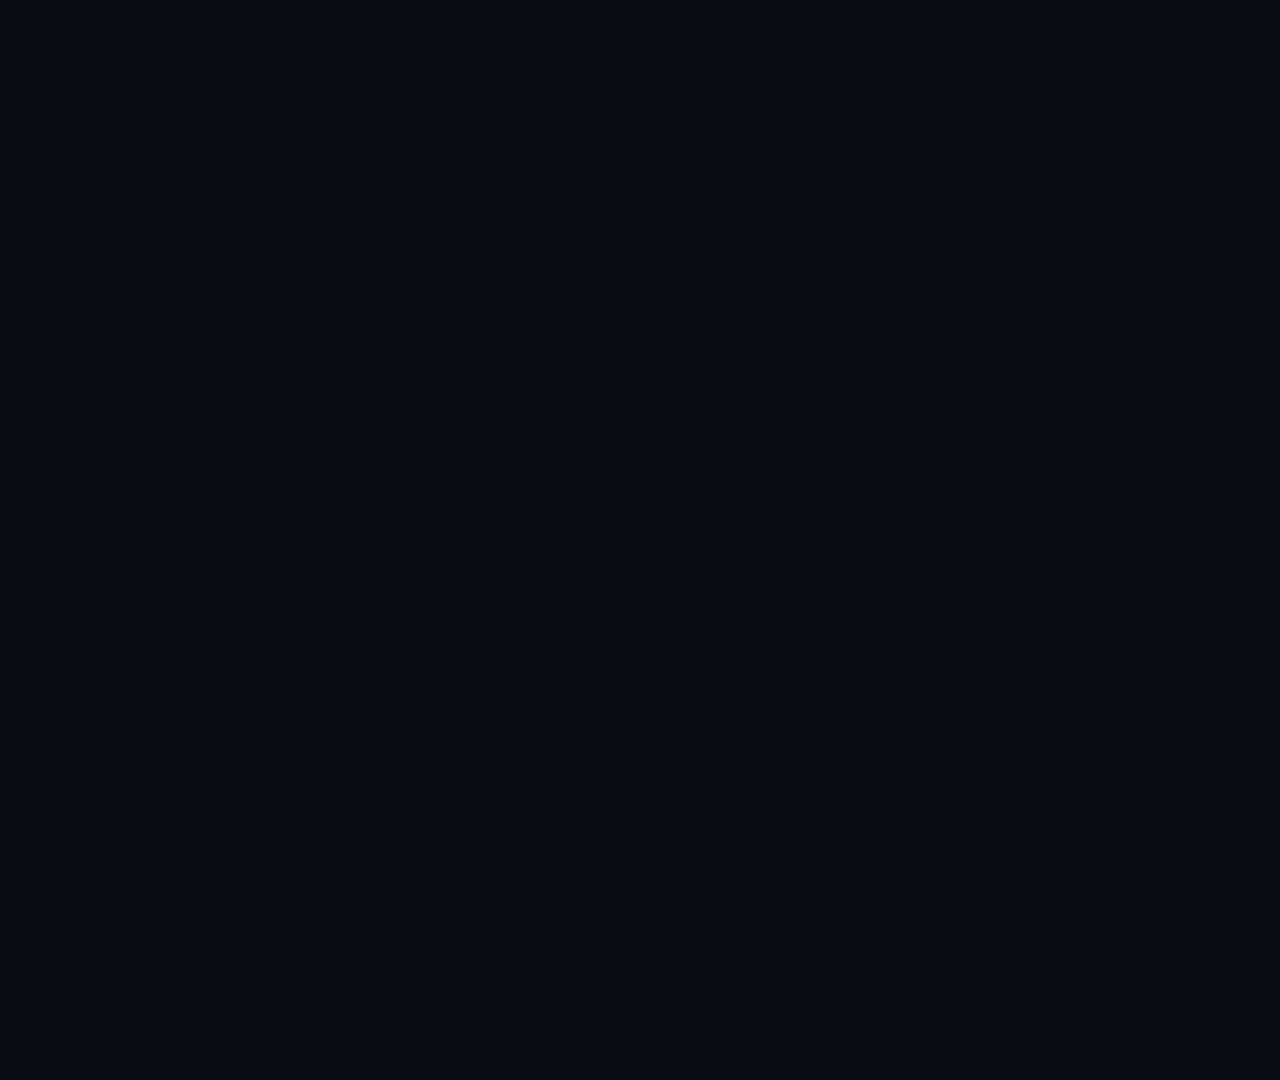
==== segments/s2/index.html @ edab1357 "Fix: drawNodeSilhouette missing from helpers extraction (runtime ReferenceError killed capture)" ====
<!DOCTYPE html>
<html lang="en"><head><meta charset="UTF-8"/>
<link rel="stylesheet" href="assets/fonts/fonts.css"/>
<style>
*{margin:0;padding:0;box-sizing:border-box}
html,body{width:1920px;height:1080px;overflow:hidden;background:#0B0D14}
#root{position:relative;width:1920px;height:1080px;overflow:hidden;background:#0B0D14}
canvas{display:block}
.preload{position:absolute;left:-9999px;top:0;width:10px;height:10px;visibility:hidden}
</style></head>
<body>
<div id="root" data-composition-id="main" data-start="0" data-duration="160.92" data-width="1920" data-height="1080">
<canvas id="cv" width="1920" height="1080"></canvas>
<img class="preload" id="art1001" src="assets/art/art_1001_hero.png"/>
<img class="preload" id="art1002" src="assets/art/art_1002_hero.png"/>
<img class="preload" id="art1003" src="assets/art/art_1003_hero.png"/>
<img class="preload" id="art1004" src="assets/art/art_1004_hero.png"/>
<img class="preload" id="art1005" src="assets/art/art_1005_hero.png"/>
<img class="preload" id="art1006" src="assets/art/art_1006_hero.png"/>
<img class="preload" id="art1007" src="assets/art/art_1007_hero.png"/>
<img class="preload" id="art1008" src="assets/art/art_1008_hero.png"/>
<img class="preload" id="art1009" src="assets/art/art_1009_hero.png"/>
<img class="preload" id="art1010" src="assets/art/art_1010_hero.png"/>
<img class="preload" id="art1014" src="assets/art/art_1014_hero.png"/>
<img class="preload" id="art1015" src="assets/art/art_1015_hero.png"/>
<img class="preload" id="art1016" src="assets/art/art_1016_hero.png"/>
<img class="preload" id="art1017" src="assets/art/art_1017_hero.png"/>
<img class="preload" id="art1020" src="assets/art/art_1020_hero.png"/>
<img class="preload" id="art1021" src="assets/art/art_1021_hero.png"/>
<img class="preload" id="art1022" src="assets/art/art_1022_hero.png"/>
<img class="preload" id="art1023" src="assets/art/art_1023_hero.png"/>
<img class="preload" id="art1024" src="assets/art/art_1024_hero.png"/>
<img class="preload" id="art1025" src="assets/art/art_1025_hero.png"/>
<img class="preload" id="art144" src="assets/art/art_144_hero.png"/>
<img class="preload" id="art145" src="assets/art/art_145_hero.png"/>
<img class="preload" id="art146" src="assets/art/art_146_hero.png"/>
<img class="preload" id="art150" src="assets/art/art_150_hero.png"/>
<img class="preload" id="art151" src="assets/art/art_151_hero.png"/>
<img class="preload" id="art201" src="assets/art/art_201_hero.png"/>
<img class="preload" id="art243" src="assets/art/art_243_hero.png"/>
<img class="preload" id="art244" src="assets/art/art_244_hero.png"/>
<img class="preload" id="art245" src="assets/art/art_245_hero.png"/>
<img class="preload" id="art249" src="assets/art/art_249_hero.png"/>
<img class="preload" id="art250" src="assets/art/art_250_hero.png"/>
<img class="preload" id="art251" src="assets/art/art_251_hero.png"/>
<img class="preload" id="art377" src="assets/art/art_377_hero.png"/>
<img class="preload" id="art378" src="assets/art/art_378_hero.png"/>
<img class="preload" id="art379" src="assets/art/art_379_hero.png"/>
<img class="preload" id="art380" src="assets/art/art_380_hero.png"/>
<img class="preload" id="art381" src="assets/art/art_381_hero.png"/>
<img class="preload" id="art382" src="assets/art/art_382_hero.png"/>
<img class="preload" id="art383" src="assets/art/art_383_hero.png"/>
<img class="preload" id="art384" src="assets/art/art_384_hero.png"/>
<img class="preload" id="art385" src="assets/art/art_385_hero.png"/>
<img class="preload" id="art386" src="assets/art/art_386_hero.png"/>
<img class="preload" id="art480" src="assets/art/art_480_hero.png"/>
<img class="preload" id="art481" src="assets/art/art_481_hero.png"/>
<img class="preload" id="art482" src="assets/art/art_482_hero.png"/>
<img class="preload" id="art483" src="assets/art/art_483_hero.png"/>
<img class="preload" id="art484" src="assets/art/art_484_hero.png"/>
<img class="preload" id="art485" src="assets/art/art_485_hero.png"/>
<img class="preload" id="art486" src="assets/art/art_486_hero.png"/>
<img class="preload" id="art487" src="assets/art/art_487_hero.png"/>
<img class="preload" id="art488" src="assets/art/art_488_hero.png"/>
<img class="preload" id="art489" src="assets/art/art_489_hero.png"/>
<img class="preload" id="art490" src="assets/art/art_490_hero.png"/>
<img class="preload" id="art491" src="assets/art/art_491_hero.png"/>
<img class="preload" id="art492" src="assets/art/art_492_hero.png"/>
<img class="preload" id="art493" src="assets/art/art_493_hero.png"/>
<img class="preload" id="art494" src="assets/art/art_494_hero.png"/>
<img class="preload" id="art638" src="assets/art/art_638_hero.png"/>
<img class="preload" id="art639" src="assets/art/art_639_hero.png"/>
<img class="preload" id="art640" src="assets/art/art_640_hero.png"/>
<img class="preload" id="art641" src="assets/art/art_641_hero.png"/>
<img class="preload" id="art642" src="assets/art/art_642_hero.png"/>
<img class="preload" id="art643" src="assets/art/art_643_hero.png"/>
<img class="preload" id="art644" src="assets/art/art_644_hero.png"/>
<img class="preload" id="art645" src="assets/art/art_645_hero.png"/>
<img class="preload" id="art646" src="assets/art/art_646_hero.png"/>
<img class="preload" id="art647" src="assets/art/art_647_hero.png"/>
<img class="preload" id="art648" src="assets/art/art_648_hero.png"/>
<img class="preload" id="art649" src="assets/art/art_649_hero.png"/>
<img class="preload" id="art716" src="assets/art/art_716_hero.png"/>
<img class="preload" id="art717" src="assets/art/art_717_hero.png"/>
<img class="preload" id="art718" src="assets/art/art_718_hero.png"/>
<img class="preload" id="art719" src="assets/art/art_719_hero.png"/>
<img class="preload" id="art720" src="assets/art/art_720_hero.png"/>
<img class="preload" id="art721" src="assets/art/art_721_hero.png"/>
<img class="preload" id="art772" src="assets/art/art_772_hero.png"/>
<img class="preload" id="art773" src="assets/art/art_773_hero.png"/>
<img class="preload" id="art785" src="assets/art/art_785_hero.png"/>
<img class="preload" id="art786" src="assets/art/art_786_hero.png"/>
<img class="preload" id="art787" src="assets/art/art_787_hero.png"/>
<img class="preload" id="art788" src="assets/art/art_788_hero.png"/>
<img class="preload" id="art789" src="assets/art/art_789_hero.png"/>
<img class="preload" id="art790" src="assets/art/art_790_hero.png"/>
<img class="preload" id="art791" src="assets/art/art_791_hero.png"/>
<img class="preload" id="art792" src="assets/art/art_792_hero.png"/>
<img class="preload" id="art793" src="assets/art/art_793_hero.png"/>
<img class="preload" id="art794" src="assets/art/art_794_hero.png"/>
<img class="preload" id="art795" src="assets/art/art_795_hero.png"/>
<img class="preload" id="art796" src="assets/art/art_796_hero.png"/>
<img class="preload" id="art797" src="assets/art/art_797_hero.png"/>
<img class="preload" id="art798" src="assets/art/art_798_hero.png"/>
<img class="preload" id="art799" src="assets/art/art_799_hero.png"/>
<img class="preload" id="art800" src="assets/art/art_800_hero.png"/>
<img class="preload" id="art801" src="assets/art/art_801_hero.png"/>
<img class="preload" id="art802" src="assets/art/art_802_hero.png"/>
<img class="preload" id="art803" src="assets/art/art_803_hero.png"/>
<img class="preload" id="art804" src="assets/art/art_804_hero.png"/>
<img class="preload" id="art805" src="assets/art/art_805_hero.png"/>
<img class="preload" id="art806" src="assets/art/art_806_hero.png"/>
<img class="preload" id="art807" src="assets/art/art_807_hero.png"/>
<img class="preload" id="art808" src="assets/art/art_808_hero.png"/>
<img class="preload" id="art809" src="assets/art/art_809_hero.png"/>
<img class="preload" id="art888" src="assets/art/art_888_hero.png"/>
<img class="preload" id="art889" src="assets/art/art_889_hero.png"/>
<img class="preload" id="art890" src="assets/art/art_890_hero.png"/>
<img class="preload" id="art891" src="assets/art/art_891_hero.png"/>
<img class="preload" id="art892" src="assets/art/art_892_hero.png"/>
<img class="preload" id="art893" src="assets/art/art_893_hero.png"/>
<img class="preload" id="art894" src="assets/art/art_894_hero.png"/>
<img class="preload" id="art895" src="assets/art/art_895_hero.png"/>
<img class="preload" id="art896" src="assets/art/art_896_hero.png"/>
<img class="preload" id="art897" src="assets/art/art_897_hero.png"/>
<img class="preload" id="art898" src="assets/art/art_898_hero.png"/>
<img class="preload" id="art905" src="assets/art/art_905_hero.png"/>
<img class="preload" id="art984" src="assets/art/art_984_hero.png"/>
<img class="preload" id="art985" src="assets/art/art_985_hero.png"/>
<img class="preload" id="art986" src="assets/art/art_986_hero.png"/>
<img class="preload" id="art987" src="assets/art/art_987_hero.png"/>
<img class="preload" id="art988" src="assets/art/art_988_hero.png"/>
<img class="preload" id="art989" src="assets/art/art_989_hero.png"/>
<img class="preload" id="art990" src="assets/art/art_990_hero.png"/>
<img class="preload" id="art991" src="assets/art/art_991_hero.png"/>
<img class="preload" id="art992" src="assets/art/art_992_hero.png"/>
<img class="preload" id="art993" src="assets/art/art_993_hero.png"/>
<img class="preload" id="art994" src="assets/art/art_994_hero.png"/>
<img class="preload" id="art995" src="assets/art/art_995_hero.png"/>
</div>
<script src="assets/gsap.min.js"></script>
<script>
'use strict';
window.__DATA__ = {"seg": 2, "dur": 160.92, "intro": 3.2, "kick": "CHAPTER 1", "title": "THE ARCHITECTS", "beats": [{"kind": "mapbeat", "start": 3.2, "end": 8.7, "species": [], "variant": 0}, {"kind": "stage", "start": 8.7, "end": 16.7, "species": [{"name": "Arceus", "dex": 493, "t1": "Normal", "t2": null, "accent": "#FFD84D", "fact": "THE ORIGINAL ONE", "grade": null, "hero": true}], "variant": 2, "silhouette": false}, {"kind": "mapbeat", "start": 16.7, "end": 16.99, "species": [], "variant": 0}, {"kind": "stage", "start": 16.99, "end": 27.99, "species": [{"name": "Arceus", "dex": 493, "t1": "Normal", "t2": null, "accent": "#FFD84D", "fact": "THE ORIGINAL ONE", "grade": null, "hero": true}], "variant": 0}, {"kind": "stage", "start": 27.99, "end": 38.99, "species": [{"name": "Arceus", "dex": 493, "t1": "Normal", "t2": null, "accent": "#FFD84D", "fact": "THE ORIGINAL ONE", "grade": null, "hero": true}], "variant": 1}, {"kind": "stage", "start": 38.99, "end": 42.88, "species": [{"name": "Arceus", "dex": 493, "t1": "Normal", "t2": null, "accent": "#FFD84D", "fact": "THE ORIGINAL ONE", "grade": null, "hero": true}], "variant": 2}, {"kind": "stage", "start": 42.88, "end": 46.48, "species": [{"name": "Dialga", "dex": 483, "t1": "Steel", "t2": "Dragon", "accent": "#CBD5E1", "fact": "WHOSE HEARTBEAT IS TIME ITSELF", "grade": "CANON", "hero": false}], "variant": 0}, {"kind": "stage", "start": 46.48, "end": 50.04, "species": [{"name": "Palkia", "dex": 484, "t1": "Water", "t2": "Dragon", "accent": "#38BDF8", "fact": "HOLDS SPACE TOGETHER BY BREATHING", "grade": "CANON", "hero": false}], "variant": 0}, {"kind": "stage", "start": 50.04, "end": 61.04, "species": [{"name": "Giratina", "dex": 487, "t1": "Ghost", "t2": "Dragon", "accent": "#9D00FF", "fact": "MASTER OF ANTIMATTER", "grade": "CANON", "hero": false}], "variant": 0}, {"kind": "stage", "start": 61.04, "end": 67.65, "species": [{"name": "Giratina", "dex": 487, "t1": "Ghost", "t2": "Dragon", "accent": "#9D00FF", "fact": "MASTER OF ANTIMATTER", "grade": "CANON", "hero": false}], "variant": 1}, {"kind": "stage", "start": 67.65, "end": 78.65, "species": [{"name": "Uxie", "dex": 480, "t1": "Psychic", "t2": null, "accent": "#FF3CAC", "fact": "BROUGHT KNOWLEDGE", "grade": "CANON", "hero": false}, {"name": "Mesprit", "dex": 481, "t1": "Psychic", "t2": null, "accent": "#FF3CAC", "fact": "BROUGHT EMOTION", "grade": "CANON", "hero": false}, {"name": "Azelf", "dex": 482, "t1": "Psychic", "t2": null, "accent": "#FF3CAC", "fact": "BROUGHT WILLPOWER", "grade": "CANON", "hero": false}], "variant": 0}, {"kind": "stage", "start": 78.65, "end": 89.65, "species": [{"name": "Uxie", "dex": 480, "t1": "Psychic", "t2": null, "accent": "#FF3CAC", "fact": "BROUGHT KNOWLEDGE", "grade": "CANON", "hero": false}, {"name": "Mesprit", "dex": 481, "t1": "Psychic", "t2": null, "accent": "#FF3CAC", "fact": "BROUGHT EMOTION", "grade": "CANON", "hero": false}, {"name": "Azelf", "dex": 482, "t1": "Psychic", "t2": null, "accent": "#FF3CAC", "fact": "BROUGHT WILLPOWER", "grade": "CANON", "hero": false}], "variant": 1}, {"kind": "stage", "start": 89.65, "end": 100.65, "species": [{"name": "Uxie", "dex": 480, "t1": "Psychic", "t2": null, "accent": "#FF3CAC", "fact": "BROUGHT KNOWLEDGE", "grade": "CANON", "hero": false}, {"name": "Mesprit", "dex": 481, "t1": "Psychic", "t2": null, "accent": "#FF3CAC", "fact": "BROUGHT EMOTION", "grade": "CANON", "hero": false}, {"name": "Azelf", "dex": 482, "t1": "Psychic", "t2": null, "accent": "#FF3CAC", "fact": "BROUGHT WILLPOWER", "grade": "CANON", "hero": false}], "variant": 2}, {"kind": "stage", "start": 100.65, "end": 111.65, "species": [{"name": "Uxie", "dex": 480, "t1": "Psychic", "t2": null, "accent": "#FF3CAC", "fact": "BROUGHT KNOWLEDGE", "grade": "CANON", "hero": false}, {"name": "Mesprit", "dex": 481, "t1": "Psychic", "t2": null, "accent": "#FF3CAC", "fact": "BROUGHT EMOTION", "grade": "CANON", "hero": false}, {"name": "Azelf", "dex": 482, "t1": "Psychic", "t2": null, "accent": "#FF3CAC", "fact": "BROUGHT WILLPOWER", "grade": "CANON", "hero": false}], "variant": 0}, {"kind": "stage", "start": 111.65, "end": 122.65, "species": [{"name": "Uxie", "dex": 480, "t1": "Psychic", "t2": null, "accent": "#FF3CAC", "fact": "BROUGHT KNOWLEDGE", "grade": "CANON", "hero": false}, {"name": "Mesprit", "dex": 481, "t1": "Psychic", "t2": null, "accent": "#FF3CAC", "fact": "BROUGHT EMOTION", "grade": "CANON", "hero": false}, {"name": "Azelf", "dex": 482, "t1": "Psychic", "t2": null, "accent": "#FF3CAC", "fact": "BROUGHT WILLPOWER", "grade": "CANON", "hero": false}], "variant": 1}, {"kind": "stage", "start": 122.65, "end": 133.65, "species": [{"name": "Uxie", "dex": 480, "t1": "Psychic", "t2": null, "accent": "#FF3CAC", "fact": "BROUGHT KNOWLEDGE", "grade": "CANON", "hero": false}, {"name": "Mesprit", "dex": 481, "t1": "Psychic", "t2": null, "accent": "#FF3CAC", "fact": "BROUGHT EMOTION", "grade": "CANON", "hero": false}, {"name": "Azelf", "dex": 482, "t1": "Psychic", "t2": null, "accent": "#FF3CAC", "fact": "BROUGHT WILLPOWER", "grade": "CANON", "hero": false}], "variant": 2}, {"kind": "stage", "start": 133.65, "end": 144.65, "species": [{"name": "Uxie", "dex": 480, "t1": "Psychic", "t2": null, "accent": "#FF3CAC", "fact": "BROUGHT KNOWLEDGE", "grade": "CANON", "hero": false}, {"name": "Mesprit", "dex": 481, "t1": "Psychic", "t2": null, "accent": "#FF3CAC", "fact": "BROUGHT EMOTION", "grade": "CANON", "hero": false}, {"name": "Azelf", "dex": 482, "t1": "Psychic", "t2": null, "accent": "#FF3CAC", "fact": "BROUGHT WILLPOWER", "grade": "CANON", "hero": false}], "variant": 0}, {"kind": "stage", "start": 144.65, "end": 155.65, "species": [{"name": "Uxie", "dex": 480, "t1": "Psychic", "t2": null, "accent": "#FF3CAC", "fact": "BROUGHT KNOWLEDGE", "grade": "CANON", "hero": false}, {"name": "Mesprit", "dex": 481, "t1": "Psychic", "t2": null, "accent": "#FF3CAC", "fact": "BROUGHT EMOTION", "grade": "CANON", "hero": false}, {"name": "Azelf", "dex": 482, "t1": "Psychic", "t2": null, "accent": "#FF3CAC", "fact": "BROUGHT WILLPOWER", "grade": "CANON", "hero": false}], "variant": 1}, {"kind": "stage", "start": 155.65, "end": 160.92, "species": [{"name": "Uxie", "dex": 480, "t1": "Psychic", "t2": null, "accent": "#FF3CAC", "fact": "BROUGHT KNOWLEDGE", "grade": "CANON", "hero": false}, {"name": "Mesprit", "dex": 481, "t1": "Psychic", "t2": null, "accent": "#FF3CAC", "fact": "BROUGHT EMOTION", "grade": "CANON", "hero": false}, {"name": "Azelf", "dex": 482, "t1": "Psychic", "t2": null, "accent": "#FF3CAC", "fact": "BROUGHT WILLPOWER", "grade": "CANON", "hero": false}], "variant": 2}], "specials": [{"kind": "quote", "start": 31.38, "end": 37.98, "text": "It is told in mythology that this Pok\u00e9mon was born before the universe even existed.", "tag": "PEARL POK\u00c9DEX \u2014 ARCEUS"}, {"kind": "quote", "start": 97.17, "end": 102.97, "text": "It was banished for its violence.", "tag": "PLATINUM POK\u00c9DEX \u2014 GIRATINA"}, {"kind": "unown", "start": 101.33, "end": 114.33}], "mapNodes": [{"name": "Arceus", "dex": 493, "x": 3200, "y": 345, "accent": "#FFD84D", "state": "new", "hero": true, "ord": 0, "label": true}, {"name": "Dialga", "dex": 483, "x": 2660, "y": 600, "accent": "#CBD5E1", "state": "new", "hero": false, "ord": 1, "label": false}, {"name": "Palkia", "dex": 484, "x": 3200, "y": 650, "accent": "#38BDF8", "state": "new", "hero": false, "ord": 2, "label": false}, {"name": "Giratina", "dex": 487, "x": 3740, "y": 600, "accent": "#9D00FF", "state": "new", "hero": false, "ord": 3, "label": false}, {"name": "Uxie", "dex": 480, "x": 2720, "y": 890, "accent": "#FF3CAC", "state": "new", "hero": false, "ord": 4, "label": false}, {"name": "Mesprit", "dex": 481, "x": 3200, "y": 920, "accent": "#FF3CAC", "state": "new", "hero": false, "ord": 5, "label": false}, {"name": "Azelf", "dex": 482, "x": 3680, "y": 890, "accent": "#FF3CAC", "state": "new", "hero": false, "ord": 6, "label": false}, {"name": "Rayquaza", "dex": 384, "x": 1000, "y": 740, "accent": "#818CF8", "state": "sil", "hero": true, "ord": 0, "label": true}, {"name": "Kyogre", "dex": 382, "x": 560, "y": 1080, "accent": "#38BDF8", "state": "sil", "hero": false, "ord": 0, "label": false}, {"name": "Groudon", "dex": 383, "x": 1440, "y": 1080, "accent": "#E2BF65", "state": "sil", "hero": false, "ord": 0, "label": false}, {"name": "Mew", "dex": 151, "x": 1700, "y": 1200, "accent": "#FF3CAC", "state": "sil", "hero": false, "ord": 0, "label": false}, {"name": "Regigigas", "dex": 486, "x": 5320, "y": 740, "accent": "#FFD84D", "state": "sil", "hero": true, "ord": 0, "label": true}, {"name": "Regirock", "dex": 377, "x": 4600, "y": 1120, "accent": "#D6C48A", "state": "sil", "hero": false, "ord": 0, "label": false}, {"name": "Regice", "dex": 378, "x": 4960, "y": 1200, "accent": "#7DEFF5", "state": "sil", "hero": false, "ord": 0, "label": false}, {"name": "Registeel", "dex": 379, "x": 5320, "y": 1240, "accent": "#CBD5E1", "state": "sil", "hero": false, "ord": 0, "label": false}, {"name": "Regieleki", "dex": 894, "x": 5680, "y": 1200, "accent": "#FFD84D", "state": "sil", "hero": false, "ord": 0, "label": false}, {"name": "Regidrago", "dex": 895, "x": 6040, "y": 1120, "accent": "#818CF8", "state": "sil", "hero": false, "ord": 0, "label": false}, {"name": "Articuno", "dex": 144, "x": 430, "y": 1620, "accent": "#7DEFF5", "state": "sil", "hero": false, "ord": 0, "label": false}, {"name": "Zapdos", "dex": 145, "x": 760, "y": 1560, "accent": "#FFD84D", "state": "sil", "hero": false, "ord": 0, "label": false}, {"name": "Moltres", "dex": 146, "x": 1090, "y": 1620, "accent": "#FF7A2A", "state": "sil", "hero": false, "ord": 0, "label": false}, {"name": "Ho-Oh", "dex": 250, "x": 1980, "y": 1580, "accent": "#FF7A2A", "state": "sil", "hero": true, "ord": 0, "label": true}, {"name": "Lugia", "dex": 249, "x": 2380, "y": 1660, "accent": "#FF3CAC", "state": "sil", "hero": false, "ord": 0, "label": false}, {"name": "Raikou", "dex": 243, "x": 1620, "y": 1960, "accent": "#FFD84D", "state": "sil", "hero": false, "ord": 0, "label": false}, {"name": "Entei", "dex": 244, "x": 1980, "y": 2020, "accent": "#FF7A2A", "state": "sil", "hero": false, "ord": 0, "label": false}, {"name": "Suicune", "dex": 245, "x": 2340, "y": 1960, "accent": "#38BDF8", "state": "sil", "hero": false, "ord": 0, "label": false}, {"name": "Latias", "dex": 380, "x": 430, "y": 1980, "accent": "#818CF8", "state": "sil", "hero": false, "ord": 0, "label": false}, {"name": "Latios", "dex": 381, "x": 800, "y": 2040, "accent": "#818CF8", "state": "sil", "hero": false, "ord": 0, "label": false}, {"name": "Celebi", "dex": 251, "x": 1250, "y": 1880, "accent": "#FF3CAC", "state": "sil", "hero": false, "ord": 0, "label": false}, {"name": "Jirachi", "dex": 385, "x": 1250, "y": 2130, "accent": "#CBD5E1", "state": "sil", "hero": false, "ord": 0, "label": false}, {"name": "Heatran", "dex": 485, "x": 3820, "y": 1560, "accent": "#FF7A2A", "state": "sil", "hero": false, "ord": 0, "label": false}, {"name": "Cresselia", "dex": 488, "x": 4180, "y": 1560, "accent": "#FF3CAC", "state": "sil", "hero": false, "ord": 0, "label": false}, {"name": "Darkrai", "dex": 491, "x": 4180, "y": 1800, "accent": "#94A3B8", "state": "sil", "hero": false, "ord": 0, "label": false}, {"name": "Shaymin", "dex": 492, "x": 3820, "y": 1800, "accent": "#4ADE80", "state": "sil", "hero": false, "ord": 0, "label": false}, {"name": "Manaphy", "dex": 490, "x": 3820, "y": 2040, "accent": "#38BDF8", "state": "sil", "hero": false, "ord": 0, "label": false}, {"name": "Phione", "dex": 489, "x": 4120, "y": 2100, "accent": "#38BDF8", "state": "sil", "hero": false, "ord": 0, "label": false}, {"name": "Reshiram", "dex": 643, "x": 4780, "y": 1720, "accent": "#818CF8", "state": "sil", "hero": true, "ord": 0, "label": true}, {"name": "Zekrom", "dex": 644, "x": 5320, "y": 1720, "accent": "#818CF8", "state": "sil", "hero": true, "ord": 0, "label": true}, {"name": "Kyurem", "dex": 646, "x": 5050, "y": 1930, "accent": "#818CF8", "state": "sil", "hero": true, "ord": 0, "label": true}, {"name": "Victini", "dex": 494, "x": 4550, "y": 1930, "accent": "#FF3CAC", "state": "sil", "hero": false, "ord": 0, "label": false}, {"name": "Tornadus", "dex": 641, "x": 5600, "y": 1560, "accent": "#A5B4FC", "state": "sil", "hero": false, "ord": 0, "label": false}, {"name": "Thundurus", "dex": 642, "x": 5900, "y": 1560, "accent": "#FFD84D", "state": "sil", "hero": false, "ord": 0, "label": false}, {"name": "Landorus", "dex": 645, "x": 5750, "y": 1780, "accent": "#E2BF65", "state": "sil", "hero": false, "ord": 0, "label": false}, {"name": "Enamorus", "dex": 905, "x": 6050, "y": 1780, "accent": "#F9A8D4", "state": "sil", "hero": false, "ord": 0, "label": false}, {"name": "Cobalion", "dex": 638, "x": 4380, "y": 2130, "accent": "#CBD5E1", "state": "sil", "hero": false, "ord": 0, "label": false}, {"name": "Terrakion", "dex": 639, "x": 4720, "y": 2170, "accent": "#D6C48A", "state": "sil", "hero": false, "ord": 0, "label": false}, {"name": "Virizion", "dex": 640, "x": 5060, "y": 2130, "accent": "#4ADE80", "state": "sil", "hero": false, "ord": 0, "label": false}, {"name": "Keldeo", "dex": 647, "x": 5380, "y": 2170, "accent": "#38BDF8", "state": "sil", "hero": false, "ord": 0, "label": false}, {"name": "Xerneas", "dex": 716, "x": 5660, "y": 2040, "accent": "#F9A8D4", "state": "sil", "hero": false, "ord": 0, "label": false}, {"name": "Yveltal", "dex": 717, "x": 5960, "y": 2040, "accent": "#94A3B8", "state": "sil", "hero": false, "ord": 0, "label": false}, {"name": "Zygarde", "dex": 718, "x": 5810, "y": 2180, "accent": "#818CF8", "state": "sil", "hero": false, "ord": 0, "label": false}, {"name": "Mewtwo", "dex": 150, "x": 500, "y": 2480, "accent": "#FF3CAC", "state": "sil", "hero": true, "ord": 0, "label": true}, {"name": "Genesect", "dex": 649, "x": 900, "y": 2440, "accent": "#A3E635", "state": "sil", "hero": false, "ord": 0, "label": false}, {"name": "Type: Null", "dex": 772, "x": 1300, "y": 2480, "accent": "#FFD84D", "state": "sil", "hero": false, "ord": 0, "label": false}, {"name": "Silvally", "dex": 773, "x": 1300, "y": 2680, "accent": "#FFD84D", "state": "sil", "hero": false, "ord": 0, "label": false}, {"name": "Magearna", "dex": 801, "x": 880, "y": 2680, "accent": "#CBD5E1", "state": "sil", "hero": false, "ord": 0, "label": false}, {"name": "Diancie", "dex": 719, "x": 500, "y": 2740, "accent": "#D6C48A", "state": "sil", "hero": false, "ord": 0, "label": false}, {"name": "Kubfu", "dex": 891, "x": 1750, "y": 2440, "accent": "#FF3B5C", "state": "sil", "hero": false, "ord": 0, "label": false}, {"name": "Urshifu", "dex": 892, "x": 1750, "y": 2660, "accent": "#FF3B5C", "state": "sil", "hero": false, "ord": 0, "label": false}, {"name": "Pecharunt", "dex": 1025, "x": 2350, "y": 2420, "accent": "#C084FC", "state": "sil", "hero": true, "ord": 0, "label": true}, {"name": "Ogerpon", "dex": 1017, "x": 2780, "y": 2420, "accent": "#4ADE80", "state": "sil", "hero": true, "ord": 0, "label": true}, {"name": "Okidogi", "dex": 1014, "x": 2200, "y": 2640, "accent": "#C084FC", "state": "sil", "hero": false, "ord": 0, "label": false}, {"name": "Munkidori", "dex": 1015, "x": 2480, "y": 2680, "accent": "#C084FC", "state": "sil", "hero": false, "ord": 0, "label": false}, {"name": "Fezandipiti", "dex": 1016, "x": 2760, "y": 2640, "accent": "#C084FC", "state": "sil", "hero": false, "ord": 0, "label": false}, {"name": "Volcanion", "dex": 721, "x": 330, "y": 2860, "accent": "#FF7A2A", "state": "sil", "hero": false, "ord": 0, "label": false}, {"name": "Hoopa", "dex": 720, "x": 680, "y": 2900, "accent": "#FF3CAC", "state": "sil", "hero": false, "ord": 0, "label": false}, {"name": "Marshadow", "dex": 802, "x": 1010, "y": 2890, "accent": "#FF3B5C", "state": "sil", "hero": false, "ord": 0, "label": false}, {"name": "Zeraora", "dex": 807, "x": 1260, "y": 2900, "accent": "#FFD84D", "state": "sil", "hero": false, "ord": 0, "label": false}, {"name": "Meloetta", "dex": 648, "x": 1570, "y": 2860, "accent": "#FFD84D", "state": "sil", "hero": false, "ord": 0, "label": false}, {"name": "Meltan", "dex": 808, "x": 1880, "y": 2900, "accent": "#CBD5E1", "state": "sil", "hero": false, "ord": 0, "label": false}, {"name": "Melmetal", "dex": 809, "x": 2190, "y": 2860, "accent": "#CBD5E1", "state": "sil", "hero": false, "ord": 0, "label": false}, {"name": "Zarude", "dex": 893, "x": 2500, "y": 2900, "accent": "#94A3B8", "state": "sil", "hero": false, "ord": 0, "label": false}, {"name": "Deoxys", "dex": 386, "x": 3650, "y": 2440, "accent": "#FF3CAC", "state": "sil", "hero": false, "ord": 0, "label": false}, {"name": "Eternatus", "dex": 890, "x": 4450, "y": 2460, "accent": "#C084FC", "state": "sil", "hero": true, "ord": 0, "label": true}, {"name": "Zacian", "dex": 888, "x": 3900, "y": 2600, "accent": "#F9A8D4", "state": "sil", "hero": false, "ord": 0, "label": false}, {"name": "Zamazenta", "dex": 889, "x": 4280, "y": 2760, "accent": "#FF3B5C", "state": "sil", "hero": false, "ord": 0, "label": false}, {"name": "Calyrex", "dex": 898, "x": 4900, "y": 2440, "accent": "#FF3CAC", "state": "sil", "hero": false, "ord": 0, "label": false}, {"name": "Glastrier", "dex": 896, "x": 4780, "y": 2660, "accent": "#7DEFF5", "state": "sil", "hero": false, "ord": 0, "label": false}, {"name": "Spectrier", "dex": 897, "x": 5080, "y": 2660, "accent": "#9D00FF", "state": "sil", "hero": false, "ord": 0, "label": false}, {"name": "Tapu Koko", "dex": 785, "x": 5300, "y": 2400, "accent": "#FFD84D", "state": "sil", "hero": false, "ord": 0, "label": false}, {"name": "Tapu Lele", "dex": 786, "x": 5560, "y": 2440, "accent": "#FF3CAC", "state": "sil", "hero": false, "ord": 0, "label": false}, {"name": "Tapu Bulu", "dex": 787, "x": 5820, "y": 2400, "accent": "#4ADE80", "state": "sil", "hero": false, "ord": 0, "label": false}, {"name": "Tapu Fini", "dex": 788, "x": 6080, "y": 2440, "accent": "#38BDF8", "state": "sil", "hero": false, "ord": 0, "label": false}, {"name": "Necrozma", "dex": 800, "x": 5640, "y": 2560, "accent": "#FF3CAC", "state": "sil", "hero": true, "ord": 0, "label": true}, {"name": "Cosmog", "dex": 789, "x": 5200, "y": 2760, "accent": "#FF3CAC", "state": "sil", "hero": false, "ord": 0, "label": false}, {"name": "Cosmoem", "dex": 790, "x": 5460, "y": 2800, "accent": "#FF3CAC", "state": "sil", "hero": false, "ord": 0, "label": false}, {"name": "Solgaleo", "dex": 791, "x": 5760, "y": 2740, "accent": "#FF3CAC", "state": "sil", "hero": false, "ord": 0, "label": false}, {"name": "Lunala", "dex": 792, "x": 6080, "y": 2780, "accent": "#FF3CAC", "state": "sil", "hero": false, "ord": 0, "label": false}, {"name": "Nihilego", "dex": 793, "x": 3520, "y": 2900, "accent": "#D6C48A", "state": "sil", "hero": false, "ord": 0, "label": false}, {"name": "Buzzwole", "dex": 794, "x": 3772, "y": 2900, "accent": "#A3E635", "state": "sil", "hero": false, "ord": 0, "label": false}, {"name": "Pheromosa", "dex": 795, "x": 4024, "y": 2900, "accent": "#A3E635", "state": "sil", "hero": false, "ord": 0, "label": false}, {"name": "Xurkitree", "dex": 796, "x": 4276, "y": 2900, "accent": "#FFD84D", "state": "sil", "hero": false, "ord": 0, "label": false}, {"name": "Celesteela", "dex": 797, "x": 4528, "y": 2900, "accent": "#CBD5E1", "state": "sil", "hero": false, "ord": 0, "label": false}, {"name": "Kartana", "dex": 798, "x": 4780, "y": 2900, "accent": "#4ADE80", "state": "sil", "hero": false, "ord": 0, "label": false}, {"name": "Guzzlord", "dex": 799, "x": 5032, "y": 2900, "accent": "#94A3B8", "state": "sil", "hero": false, "ord": 0, "label": false}, {"name": "Poipole", "dex": 803, "x": 5284, "y": 2900, "accent": "#C084FC", "state": "sil", "hero": false, "ord": 0, "label": false}, {"name": "Naganadel", "dex": 804, "x": 5536, "y": 2900, "accent": "#C084FC", "state": "sil", "hero": false, "ord": 0, "label": false}, {"name": "Stakataka", "dex": 805, "x": 5788, "y": 2900, "accent": "#D6C48A", "state": "sil", "hero": false, "ord": 0, "label": false}, {"name": "Blacephalon", "dex": 806, "x": 6040, "y": 2900, "accent": "#FF7A2A", "state": "sil", "hero": false, "ord": 0, "label": false}, {"name": "Wo-Chien", "dex": 1001, "x": 400, "y": 3180, "accent": "#94A3B8", "state": "sil", "hero": false, "ord": 0, "label": false}, {"name": "Chien-Pao", "dex": 1002, "x": 720, "y": 3180, "accent": "#94A3B8", "state": "sil", "hero": false, "ord": 0, "label": false}, {"name": "Ting-Lu", "dex": 1003, "x": 400, "y": 3400, "accent": "#94A3B8", "state": "sil", "hero": false, "ord": 0, "label": false}, {"name": "Chi-Yu", "dex": 1004, "x": 720, "y": 3400, "accent": "#94A3B8", "state": "sil", "hero": false, "ord": 0, "label": false}, {"name": "Great Tusk", "dex": 984, "x": 1180, "y": 3180, "accent": "#E2BF65", "state": "sil", "hero": false, "ord": 0, "label": false}, {"name": "Scream Tail", "dex": 985, "x": 1480, "y": 3180, "accent": "#F9A8D4", "state": "sil", "hero": false, "ord": 0, "label": false}, {"name": "Brute Bonnet", "dex": 986, "x": 1780, "y": 3180, "accent": "#4ADE80", "state": "sil", "hero": false, "ord": 0, "label": false}, {"name": "Flutter Mane", "dex": 987, "x": 2080, "y": 3180, "accent": "#9D00FF", "state": "sil", "hero": false, "ord": 0, "label": false}, {"name": "Slither Wing", "dex": 988, "x": 2380, "y": 3180, "accent": "#A3E635", "state": "sil", "hero": false, "ord": 0, "label": false}, {"name": "Sandy Shocks", "dex": 989, "x": 2680, "y": 3180, "accent": "#FFD84D", "state": "sil", "hero": false, "ord": 0, "label": false}, {"name": "Roaring Moon", "dex": 1005, "x": 1330, "y": 3370, "accent": "#818CF8", "state": "sil", "hero": false, "ord": 0, "label": false}, {"name": "Walking Wake", "dex": 1009, "x": 1630, "y": 3370, "accent": "#38BDF8", "state": "sil", "hero": false, "ord": 0, "label": false}, {"name": "Gouging Fire", "dex": 1023, "x": 1930, "y": 3370, "accent": "#FF7A2A", "state": "sil", "hero": false, "ord": 0, "label": false}, {"name": "Raging Bolt", "dex": 1022, "x": 2230, "y": 3370, "accent": "#FFD84D", "state": "sil", "hero": false, "ord": 0, "label": false}, {"name": "Koraidon", "dex": 1007, "x": 2530, "y": 3370, "accent": "#FF3B5C", "state": "sil", "hero": true, "ord": 0, "label": true}, {"name": "Iron Treads", "dex": 990, "x": 3720, "y": 3180, "accent": "#E2BF65", "state": "sil", "hero": false, "ord": 0, "label": false}, {"name": "Iron Bundle", "dex": 991, "x": 4020, "y": 3180, "accent": "#7DEFF5", "state": "sil", "hero": false, "ord": 0, "label": false}, {"name": "Iron Hands", "dex": 992, "x": 4320, "y": 3180, "accent": "#FF3B5C", "state": "sil", "hero": false, "ord": 0, "label": false}, {"name": "Iron Jugulis", "dex": 993, "x": 4620, "y": 3180, "accent": "#94A3B8", "state": "sil", "hero": false, "ord": 0, "label": false}, {"name": "Iron Moth", "dex": 994, "x": 4920, "y": 3180, "accent": "#FF7A2A", "state": "sil", "hero": false, "ord": 0, "label": false}, {"name": "Iron Thorns", "dex": 995, "x": 5220, "y": 3180, "accent": "#D6C48A", "state": "sil", "hero": false, "ord": 0, "label": false}, {"name": "Iron Valiant", "dex": 1006, "x": 3870, "y": 3370, "accent": "#F9A8D4", "state": "sil", "hero": false, "ord": 0, "label": false}, {"name": "Iron Leaves", "dex": 1010, "x": 4170, "y": 3370, "accent": "#4ADE80", "state": "sil", "hero": false, "ord": 0, "label": false}, {"name": "Iron Boulder", "dex": 1020, "x": 4470, "y": 3370, "accent": "#D6C48A", "state": "sil", "hero": false, "ord": 0, "label": false}, {"name": "Iron Crown", "dex": 1021, "x": 4770, "y": 3370, "accent": "#CBD5E1", "state": "sil", "hero": false, "ord": 0, "label": false}, {"name": "Miraidon", "dex": 1008, "x": 5070, "y": 3370, "accent": "#FFD84D", "state": "sil", "hero": true, "ord": 0, "label": true}, {"name": "Terapagos", "dex": 1024, "x": 3200, "y": 3420, "accent": "#FFD84D", "state": "sil", "hero": true, "ord": 0, "label": true}], "mapEdges": [{"a": 0, "b": 1, "style": "solid"}, {"a": 0, "b": 2, "style": "solid"}, {"a": 0, "b": 3, "style": "solid"}, {"a": 0, "b": 4, "style": "solid"}, {"a": 0, "b": 5, "style": "solid"}, {"a": 0, "b": 6, "style": "solid"}, {"a": 7, "b": 9, "style": "solid"}, {"a": 7, "b": 8, "style": "solid"}, {"a": 11, "b": 12, "style": "solid"}, {"a": 11, "b": 13, "style": "solid"}, {"a": 11, "b": 14, "style": "solid"}, {"a": 11, "b": 15, "style": "solid"}, {"a": 11, "b": 16, "style": "solid"}, {"a": 20, "b": 22, "style": "solid"}, {"a": 20, "b": 23, "style": "solid"}, {"a": 20, "b": 24, "style": "solid"}, {"a": 21, "b": 17, "style": "dashed"}, {"a": 21, "b": 18, "style": "dashed"}, {"a": 21, "b": 19, "style": "dashed"}, {"a": 25, "b": 26, "style": "dashed"}, {"a": 33, "b": 34, "style": "solid"}, {"a": 30, "b": 31, "style": "solid"}, {"a": 41, "b": 39, "style": "dashed"}, {"a": 41, "b": 40, "style": "dashed"}, {"a": 41, "b": 42, "style": "solid"}, {"a": 43, "b": 44, "style": "solid"}, {"a": 43, "b": 45, "style": "solid"}, {"a": 43, "b": 46, "style": "solid"}, {"a": 49, "b": 47, "style": "solid"}, {"a": 49, "b": 48, "style": "solid"}, {"a": 10, "b": 50, "style": "callback"}, {"a": 52, "b": 53, "style": "solid"}, {"a": 56, "b": 57, "style": "solid"}, {"a": 68, "b": 69, "style": "solid"}, {"a": 58, "b": 60, "style": "chain"}, {"a": 58, "b": 61, "style": "chain"}, {"a": 58, "b": 62, "style": "chain"}, {"a": 58, "b": 59, "style": "truth"}, {"a": 0, "b": 52, "style": "callback"}, {"a": 83, "b": 84, "style": "solid"}, {"a": 84, "b": 85, "style": "solid"}, {"a": 84, "b": 86, "style": "solid"}, {"a": 82, "b": 85, "style": "chain"}, {"a": 82, "b": 86, "style": "chain"}, {"a": 78, "b": 85, "style": "dashed"}, {"a": 78, "b": 86, "style": "dashed"}, {"a": 72, "b": 73, "style": "clash"}, {"a": 72, "b": 74, "style": "clash"}, {"a": 73, "b": 74, "style": "dashed"}, {"a": 75, "b": 76, "style": "solid"}, {"a": 75, "b": 77, "style": "solid"}, {"a": 94, "b": 95, "style": "solid"}, {"a": 124, "b": 112, "style": "dashed"}, {"a": 124, "b": 123, "style": "dashed"}, {"a": 24, "b": 109, "style": "echo"}, {"a": 23, "b": 110, "style": "echo"}, {"a": 22, "b": 111, "style": "echo"}, {"a": 43, "b": 122, "style": "echo"}, {"a": 44, "b": 121, "style": "echo"}, {"a": 45, "b": 120, "style": "echo"}], "mapFit": {"s": 0.6393, "ox": -1085.7, "oy": 95.7, "r": 58}, "mapNewCount": 7, "counter": [{"t": 17.34, "n": 1}, {"t": 43.23, "n": 2}, {"t": 46.83, "n": 3}, {"t": 50.39, "n": 4}, {"t": 68.0, "n": 5}, {"t": 68.0, "n": 6}, {"t": 68.0, "n": 7}], "imgs": ["1001", "1002", "1003", "1004", "1005", "1006", "1007", "1008", "1009", "1010", "1014", "1015", "1016", "1017", "1020", "1021", "1022", "1023", "1024", "1025", "144", "145", "146", "150", "151", "201", "243", "244", "245", "249", "250", "251", "377", "378", "379", "380", "381", "382", "383", "384", "385", "386", "480", "481", "482", "483", "484", "485", "486", "487", "488", "489", "490", "491", "492", "493", "494", "638", "639", "640", "641", "642", "643", "644", "645", "646", "647", "648", "649", "716", "717", "718", "719", "720", "721", "772", "773", "785", "786", "787", "788", "789", "790", "791", "792", "793", "794", "795", "796", "797", "798", "799", "800", "801", "802", "803", "804", "805", "806", "807", "808", "809", "888", "889", "890", "891", "892", "893", "894", "895", "896", "897", "898", "905", "984", "985", "986", "987", "988", "989", "990", "991", "992", "993", "994", "995"]};
const W = 1920, H = 1080, DUR = 160.92;
const cv = document.getElementById('cv');
const ctx = cv.getContext('2d');
const PAL = {
  plate:'#17181D', offWhite:'#EDEDED', silver:'#B4BCC6',
  gold:'#E6B84C', goldBright:'#F4D58D', goldSpec:'#FFD000',
  cyan:'#4BC8E8', cyanSpec:'#38BDF8', magenta:'#E0569B', crimson:'#E53946',
  crimsonSpec:'#FF3B5C', violet:'#7E3AF2',
  goldVivid:'#FFD84D', goldHot:'#FFF3B0', cyanVivid:'#00E5FF', blueDeep:'#3B82F6',
  magentaVivid:'#FF3CAC', magentaDeep:'#D946EF', crimsonVivid:'#FF1E56',
  ultraViolet:'#9D00FF', slateSil:'#26304A',
  badges:{
    normal:{bg:'#D4D2C5',fg:'#121212',border:'#EAE8DC'},
    steel:{bg:'#B8C2CC',fg:'#121212',border:'#D7E0E8'},
    dragon:{bg:'#4F3A9E',fg:'#EDEDED',border:'#7560C4'},
    water:{bg:'#2B6CB0',fg:'#EDEDED',border:'#4E8FD4'},
    ghost:{bg:'#533A7B',fg:'#EDEDED',border:'#7B5DA8'},
    canon:{bg:'#2C1B12',fg:'#E6B84C',border:'#E6B84C'},
    implied:{bg:'#23262D',fg:'#EDEDED',border:'#B4BCC6'},
    theory:{bg:'#1D1430',fg:'#C4A6F5',border:'#7E3AF2'}
  }
};
const clamp=(v,a=0,b=1)=>Math.max(a,Math.min(b,v));
const lerp=(a,b,t)=>a+(b-a)*t;
const norm=(t,s,e)=>clamp((t-s)/(e-s),0,1);
const easeOutCubic=x=>1-Math.pow(1-x,3);
const easeInOutCubic=x=>(x<0.5?4*x*x*x:1-Math.pow(-2*x+2,3)/2);
const easeOutQuart=x=>1-Math.pow(1-x,4);
const easeOutExpo=x=>(x===1?1:1-Math.pow(2,-10*x));
function cubicBezierPoint(p0,p1,p2,p3,t){
  const u=1-t,tt=t*t,uu=u*u,uuu=uu*u,ttt=tt*t;
  return {x:uuu*p0.x+3*uu*t*p1.x+3*u*tt*p2.x+ttt*p3.x,
          y:uuu*p0.y+3*uu*t*p1.y+3*u*tt*p2.y+ttt*p3.y};
}
function createSeededRandom(seed){let s=seed>>>0;return()=>{s=(s*1664525+1013904223)>>>0;return s/4294967296;};}
function hexA(hex,a){
  const r=parseInt(hex.slice(1,3),16),g=parseInt(hex.slice(3,5),16),b=parseInt(hex.slice(5,7),16);
  return `rgba(${r},${g},${b},${a})`;
}
function textW(c,txt,font){ c.font=font; return c.measureText(txt).width; }

/* ---- deterministic particle fields ---- */
const rand = createSeededRandom(40125);
const starsFar = Array.from({length:150},()=>({
  x:rand()*W, y:rand()*H, r:0.8+rand()*1.7, phase:rand()*Math.PI*2, tw:0.5+rand()*1.6
}));
const starsNear = Array.from({length:60},()=>({
  x:rand()*W, y:rand()*H, r:1.6+rand()*2.2, speed:9+rand()*13, phase:rand()*Math.PI*2
}));
const embers = Array.from({length:85},(_,i)=>({
  x:rand()*W, y:rand()*H, radius:1.4+rand()*3.2, speedY:10+rand()*24,
  driftX:(rand()-0.5)*18, phase:rand()*Math.PI*2, alpha:0.16+rand()*0.48,
  isCrimson:i%4===0
}));
const shards = Array.from({length:30},(_,i)=>{
  const angle=(i/22)*Math.PI*2+(rand()-0.5)*0.35;
  return { baseX:1300+Math.cos(angle)*(250+rand()*320), baseY:560+Math.sin(angle)*(110+rand()*130),
    size:16+rand()*36, rot:rand()*Math.PI*2, rotSpeed:(rand()-0.5)*0.55,
    bobAmp:8+rand()*15, phase:rand()*Math.PI*2, sides:3+Math.floor(rand()*3),
    near:i%2===0, rimColor:i%2===0?PAL.crimson:PAL.violet };
});
const eggMotes = Array.from({length:36},(_,i)=>({
  ang:rand()*Math.PI*2, rad:150+rand()*130, speed:(0.25+rand()*0.5)*(i%2?1:-1),
  size:1.6+rand()*2.6, phase:rand()*Math.PI*2
}));
/* film grain: 4 seeded noise tiles, cycled by frame index (deterministic) */
const grainTiles=[], grainPats=[];
(function(){
  const gr=createSeededRandom(777);
  for(let k=0;k<4;k++){
    const tc=document.createElement('canvas'); tc.width=tc.height=256;
    const tg=tc.getContext('2d'); const id=tg.createImageData(256,256);
    for(let i=0;i<id.data.length;i+=4){
      const v=Math.floor(gr()*255);
      id.data[i]=id.data[i+1]=id.data[i+2]=v; id.data[i+3]=255;
    }
    tg.putImageData(id,0,0);
    grainTiles.push(tc); grainPats.push(ctx.createPattern(tc,'repeat'));
  }
})();
/* nebula haze blobs (organic depth, slow parallax drift) */
const nebula=[
  {x:480,y:280,r:720,color:'#FFD84D',a:0.085,ph:0.0,sp:0.11,dx:46,dy:26},
  {x:1500,y:720,r:820,color:'#9D00FF',a:0.095,ph:2.1,sp:0.08,dx:38,dy:30},
  {x:1020,y:920,r:640,color:'#00E5FF',a:0.062,ph:4.2,sp:0.13,dx:52,dy:20},
  {x:300,y:980,r:520,color:'#FF1E56',a:0.050,ph:1.2,sp:0.09,dx:30,dy:22}
];

/* ---- drawing primitives ---- */
function drawRoundedRect(c,x,y,w,h,r){
  const radius=Math.min(r,w/2,h/2);
  c.beginPath();
  c.moveTo(x+radius,y); c.lineTo(x+w-radius,y); c.quadraticCurveTo(x+w,y,x+w,y+radius);
  c.lineTo(x+w,y+h-radius); c.quadraticCurveTo(x+w,y+h,x+w-radius,y+h);
  c.lineTo(x+radius,y+h); c.quadraticCurveTo(x,y+h,x,y+h-radius);
  c.lineTo(x,y+radius); c.quadraticCurveTo(x,y,x+radius,y); c.closePath();
}
/* Type/verification pill — 46px JetBrains Mono (cap height ~33.5px), height 68. Returns width. */
const BADGE_FONT='700 46px "JetBrains Mono", monospace';
function badgeWidth(c,text){ return Math.ceil(textW(c,text,BADGE_FONT)+52); }
function drawTypeBadge(c,text,x,y,styleObj,align='left'){
  c.save();
  c.font=BADGE_FONT;
  const pillW=badgeWidth(c,text), pillH=68;
  const drawX=align==='center'?x-pillW/2:align==='right'?x-pillW:x;
  drawRoundedRect(c,drawX,y,pillW,pillH,14);
  c.fillStyle=styleObj.bg; c.fill();
  c.lineWidth=2.5; c.strokeStyle=styleObj.border; c.stroke();
  c.fillStyle=styleObj.fg; c.textAlign='center'; c.textBaseline='middle';
  c.fillText(text,drawX+pillW/2,y+pillH/2+2);
  c.restore();
  return pillW;
}
/* Obsidian glass editorial card. jagged=true swaps the accent bar for a torn strip. */
function drawEditorialCard(c,x,y,w,h,accentColor,alpha=1,jagged=false){
  c.save(); c.globalAlpha*=alpha;
  c.shadowColor='rgba(0,0,0,0.72)'; c.shadowBlur=32; c.shadowOffsetY=12;
  drawRoundedRect(c,x,y,w,h,16);
  const grad=c.createLinearGradient(x,y,x+w,y+h);
  grad.addColorStop(0,'#1B1D23'); grad.addColorStop(1,'#131418');
  c.fillStyle=grad; c.fill();
  c.shadowColor='transparent'; c.shadowBlur=0; c.shadowOffsetY=0;
  /* luminous accent border + inner specular rim (v2.2 premium frame) */
  c.lineWidth=2.5; c.strokeStyle=hexA(accentColor,0.62); c.stroke();
  drawRoundedRect(c,x+4,y+4,w-8,h-8,13);
  c.lineWidth=1.5; c.strokeStyle='rgba(255,255,255,0.09)'; c.stroke();
  const specG=c.createLinearGradient(x,y,x+w,y);
  specG.addColorStop(0,'rgba(255,255,255,0)');
  specG.addColorStop(0.5,'rgba(255,255,255,0.20)');
  specG.addColorStop(1,'rgba(255,255,255,0)');
  c.fillStyle=specG; c.fillRect(x+18,y+1.5,w-36,2);
  if(jagged){
    c.beginPath();
    const seg=7, x0=x, wBar=8;
    c.moveTo(x0+2,y+16);
    for(let i=1;i<=seg;i++){
      const yy=y+16+(h-32)*i/seg;
      c.lineTo(x0+2+(i%2?wBar:2),yy);
    }
    c.lineTo(x0+2,y+h-16); c.closePath();
    c.fillStyle=accentColor; c.fill();
  } else {
    drawRoundedRect(c,x,y+14,7,h-28,4); c.fillStyle=accentColor; c.fill();
  }
  c.restore();
}
function drawMedallionBase(c,cx,cy,r,accentColor,t,alpha=1){
  c.save(); c.globalAlpha*=alpha;
  const aura=c.createRadialGradient(cx,cy,r*0.25,cx,cy,r*2.15);
  aura.addColorStop(0,hexA(accentColor,0.33)); aura.addColorStop(0.55,hexA(accentColor,0.09));
  aura.addColorStop(1,'rgba(11,13,18,0)');
  c.fillStyle=aura; c.beginPath(); c.arc(cx,cy,r*2.15,0,Math.PI*2); c.fill();
  c.save(); c.translate(cx,cy); c.rotate(t*0.25);
  c.strokeStyle=hexA(accentColor,0.47); c.lineWidth=2.5; c.setLineDash([12,10]);
  c.beginPath(); c.arc(0,0,r+13,0,Math.PI*2); c.stroke(); c.setLineDash([]); c.restore();
  const coreGrad=c.createRadialGradient(cx-r*0.25,cy-r*0.25,r*0.1,cx,cy,r);
  coreGrad.addColorStop(0,'#23252E'); coreGrad.addColorStop(1,'#121317');
  c.fillStyle=coreGrad; c.beginPath(); c.arc(cx,cy,r,0,Math.PI*2); c.fill();
  c.lineWidth=3.5; c.strokeStyle=accentColor; c.stroke();
  c.lineWidth=1.5; c.strokeStyle='rgba(237,237,237,0.18)';
  c.beginPath(); c.arc(cx,cy,r-8,0,Math.PI*2); c.stroke();
  c.restore();
}
function drawNodeArt(c,img,cx,cy,r,alpha=1,dim=0){
  c.save(); c.globalAlpha*=alpha;
  c.beginPath(); c.arc(cx,cy,r-6,0,Math.PI*2); c.clip();
  const s=(r-6)*2;
  c.drawImage(img,cx-s/2,cy-s/2,s,s);
  if(dim>0){ c.fillStyle=`rgba(8,9,13,${dim})`; c.fillRect(cx-r,cy-r,r*2,r*2); }
  c.restore();
}
/* Hero art: volumetric rim glow + optional astrolabe ring (Arceus only). */
function drawHeroArt(c,img,cx,cy,size,accent,t,alpha=1,phase=0,ringStyle='none',rimColor=null){
  c.save(); c.globalAlpha*=alpha;
  const bobY=Math.sin(t*0.9+phase)*7;
  const breathe=1+0.012*Math.sin(t*0.7+phase);
  const yy=cy+bobY, ss=size*breathe;
  const haloCol = rimColor || accent;
  const aura=c.createRadialGradient(cx,yy,size*0.1,cx,yy,size*1.12);
  aura.addColorStop(0,hexA(haloCol,0.50)); aura.addColorStop(0.55,hexA(haloCol,0.17));
  aura.addColorStop(1,'rgba(11,13,18,0)');
  c.fillStyle=aura; c.beginPath(); c.arc(cx,yy,size*1.12,0,Math.PI*2); c.fill();
  /* edge rim-glow: blurred accent silhouette hugs the sprite's outline */
  if(rimColor){
    const rimCv = silCanvas(IMGKEY.get(img), rimColor);
    if(rimCv){
      c.save();
      c.shadowColor=rimColor; c.shadowBlur=30; c.globalAlpha*=0.92;
      c.drawImage(rimCv,cx-ss/2,yy-ss/2,ss,ss);
      c.drawImage(rimCv,cx-ss/2,yy-ss/2,ss,ss);
      c.restore();
    }
  }
  if(ringStyle==='astrolabe'){
    c.save(); c.translate(cx,yy); c.rotate(t*0.18);
    c.strokeStyle=hexA(accent,0.5); c.lineWidth=3; c.setLineDash([16,12]);
    c.beginPath(); c.arc(0,0,size*0.60,0,Math.PI*2); c.stroke(); c.setLineDash([]); c.restore();
    c.strokeStyle=hexA(accent,0.85); c.lineWidth=2.5;
    c.beginPath(); c.arc(cx,yy,size*0.565,0,Math.PI*2); c.stroke();
  }
  c.save();
  c.shadowColor='rgba(0,0,0,0.65)'; c.shadowBlur=30; c.shadowOffsetY=16;
  c.drawImage(img,cx-ss/2,yy-ss/2,ss,ss);
  c.restore();
  c.restore();
}
function drawLineageThread(c,p0,p1,p2,p3,color,progress,t,alpha=1){
  if(progress<=0.001) return;
  c.save(); c.globalAlpha*=alpha;
  const steps=48, maxStep=Math.floor(steps*progress);
  c.beginPath();
  for(let i=0;i<=maxStep;i++){
    const pt=cubicBezierPoint(p0,p1,p2,p3,i/steps);
    if(i===0)c.moveTo(pt.x,pt.y); else c.lineTo(pt.x,pt.y);
  }
  c.strokeStyle=hexA(color,0.27); c.lineWidth=10; c.lineCap='round'; c.stroke();
  c.strokeStyle=color; c.lineWidth=3.2; c.stroke();
  if(progress<0.99){
    const head=cubicBezierPoint(p0,p1,p2,p3,progress);
    c.fillStyle='#EDEDED'; c.shadowColor=color; c.shadowBlur=18;
    c.beginPath(); c.arc(head.x,head.y,6,0,Math.PI*2); c.fill(); c.shadowBlur=0;
  }
  if(progress>0.35){
    for(let p=0;p<2;p++){
      const pulseT=(t*0.42+p*0.5)%1;
      if(pulseT<=progress){
        const pt=cubicBezierPoint(p0,p1,p2,p3,pulseT);
        const grad=c.createRadialGradient(pt.x,pt.y,1,pt.x,pt.y,18);
        grad.addColorStop(0,'#EDEDED'); grad.addColorStop(0.35,color); grad.addColorStop(1,'rgba(0,0,0,0)');
        c.fillStyle=grad; c.beginPath(); c.arc(pt.x,pt.y,18,0,Math.PI*2); c.fill();
      }
    }
  }
  c.restore();
}
/* expanding pulse rings (stage VFX) */
function fxPulseRings(color,speed,spacing,maxR=330){
  return (c,t,cx,cy)=>{
    c.save();
    for(let k=0;k<3;k++){
      const r=((t*speed+k*spacing)%maxR);
      const a=(1-r/maxR)*0.34;
      if(a<=0) continue;
      c.strokeStyle=hexA(color,a); c.lineWidth=2.5;
      c.beginPath(); c.arc(cx,cy,r,0,Math.PI*2); c.stroke();
    }
    c.restore();
  };
}

/* foreground depth motes: drift IN FRONT of hero sprites (layer c) */
const fgMotes = Array.from({length:30},(_,i)=>({
  x:rand()*W, y:rand()*H, r:1.3+rand()*3.1, sp:14+rand()*26,
  drift:(rand()-0.5)*22, phase:rand()*Math.PI*2, big:i%6===0
}));
function drawFgMotes(c,t,color,alpha=1){
  c.save();
  for(const m of fgMotes){
    const py=(m.y - t*m.sp + H*4)%H;
    const px=(m.x + Math.sin(t*0.6+m.phase)*30 + t*m.drift + W*4)%W;
    if(py < H*0.30) continue; /* concentrate on the lower two-thirds */
    const tw=0.35+0.65*(0.5+0.5*Math.sin(t*2.1+m.phase));
    c.globalAlpha=alpha*tw*(m.big?0.5:0.75);
    if(m.big){
      const g=c.createRadialGradient(px,py,0.5,px,py,m.r*5);
      g.addColorStop(0,hexA(color,0.5)); g.addColorStop(1,'rgba(0,0,0,0)');
      c.fillStyle=g; c.beginPath(); c.arc(px,py,m.r*5,0,Math.PI*2); c.fill();
    } else {
      c.fillStyle=color;
      c.beginPath(); c.arc(px,py,m.r,0,Math.PI*2); c.fill();
    }
  }
  c.restore();
}

/* ---- vector emblems (showcase ports) ---- */
function drawArceusEmblem(c,cx,cy,scale,t,alpha=1){
  c.save(); c.globalAlpha*=alpha; c.translate(cx,cy); c.scale(scale,scale);
  c.strokeStyle=PAL.gold; c.lineWidth=4.5;
  c.beginPath(); c.arc(0,0,34,0,Math.PI*2); c.stroke();
  c.fillStyle=PAL.goldBright;
  for(let i=0;i<4;i++){
    c.save(); c.rotate((i*Math.PI)/2);
    c.beginPath(); c.moveTo(0,-48); c.lineTo(8,-14); c.lineTo(0,-6); c.lineTo(-8,-14); c.closePath(); c.fill(); c.restore();
  }
  const pulse=0.78+0.22*Math.sin(t*3.5);
  for(let i=0;i<4;i++){
    const ang=(i*Math.PI)/2+Math.PI/4, jx=Math.cos(ang)*34, jy=Math.sin(ang)*34;
    c.fillStyle='#34D399'; c.globalAlpha=alpha*pulse;
    c.beginPath(); c.arc(jx,jy,4.5,0,Math.PI*2); c.fill();
    c.globalAlpha=alpha; c.strokeStyle=PAL.goldBright; c.lineWidth=2; c.stroke();
  }
  c.fillStyle='#121212'; c.strokeStyle=PAL.gold; c.lineWidth=3;
  c.beginPath(); c.moveTo(0,-11); c.lineTo(11,0); c.lineTo(0,11); c.lineTo(-11,0); c.closePath(); c.fill(); c.stroke();
  c.restore();
}
function drawDialgaEmblem(c,cx,cy,scale,t,alpha=1){
  c.save(); c.globalAlpha*=alpha; c.translate(cx,cy); c.scale(scale,scale);
  c.strokeStyle=PAL.cyan; c.lineWidth=3.5;
  c.beginPath(); c.arc(0,0,38,0,Math.PI*2); c.stroke();
  for(let i=0;i<12;i++){
    const ang=(i/12)*Math.PI*2, inner=i%3===0?27:31;
    c.strokeStyle=i%3===0?'#EDEDED':PAL.cyan; c.lineWidth=i%3===0?3:2;
    c.beginPath(); c.moveTo(Math.cos(ang)*inner,Math.sin(ang)*inner);
    c.lineTo(Math.cos(ang)*37,Math.sin(ang)*37); c.stroke();
  }
  c.strokeStyle='#EDEDED'; c.lineWidth=3.2; c.lineCap='round';
  c.beginPath(); c.moveTo(0,0);
  c.lineTo(Math.cos(t*0.8-Math.PI/2)*23,Math.sin(t*0.8-Math.PI/2)*23); c.stroke();
  c.strokeStyle=PAL.cyan; c.lineWidth=2.4;
  c.beginPath(); c.moveTo(0,0);
  c.lineTo(Math.cos(t*2.8-Math.PI/2)*30,Math.sin(t*2.8-Math.PI/2)*30); c.stroke();
  c.fillStyle=PAL.cyan;
  c.beginPath(); c.moveTo(0,-12); c.lineTo(9,0); c.lineTo(0,12); c.lineTo(-9,0); c.closePath(); c.fill();
  c.strokeStyle='#EDEDED'; c.lineWidth=2; c.stroke();
  c.restore();
}
function drawPalkiaEmblem(c,cx,cy,scale,t,alpha=1){
  c.save(); c.globalAlpha*=alpha; c.translate(cx,cy); c.scale(scale,scale);
  const ringAngles=[0.45+t*0.25,-0.45-t*0.2,Math.PI/2+t*0.15];
  ringAngles.forEach((ang,idx)=>{
    c.save(); c.rotate(ang);
    c.strokeStyle=idx===0?PAL.magenta:idx===1?'#F294C3':'rgba(237,237,237,0.65)';
    c.lineWidth=idx===2?2.2:3.2;
    c.beginPath(); c.ellipse(0,0,40,15,0,0,Math.PI*2); c.stroke(); c.restore();
  });
  const pearl=c.createRadialGradient(-4,-4,2,0,0,14);
  pearl.addColorStop(0,'#FFF0F6'); pearl.addColorStop(0.55,PAL.magenta); pearl.addColorStop(1,'#751D4A');
  c.fillStyle=pearl; c.beginPath(); c.arc(0,0,13,0,Math.PI*2); c.fill();
  c.strokeStyle='#EDEDED'; c.lineWidth=2; c.stroke();
  c.restore();
}
function drawGiratinaEmblem(c,cx,cy,scale,t,alpha=1){
  c.save(); c.globalAlpha*=alpha; c.translate(cx,cy); c.scale(scale,scale);
  c.strokeStyle=PAL.violet; c.lineWidth=2.5;
  c.beginPath(); c.arc(0,0,36,0,Math.PI*2); c.stroke();
  c.fillStyle=PAL.gold; c.strokeStyle='#121212'; c.lineWidth=2;
  [-1,1].forEach(dir=>{
    c.save(); c.scale(dir,1);
    c.beginPath(); c.moveTo(5,-6); c.quadraticCurveTo(28,-14,38,-36);
    c.quadraticCurveTo(32,-2,14,14); c.closePath(); c.fill(); c.stroke();
    c.beginPath(); c.moveTo(8,12); c.lineTo(31,20); c.lineTo(14,29); c.closePath(); c.fill(); c.stroke();
    c.restore();
  });
  c.fillStyle='#17181E'; c.strokeStyle=PAL.gold; c.lineWidth=2.5;
  c.beginPath(); c.moveTo(0,-24); c.lineTo(15,-4); c.lineTo(10,22); c.lineTo(0,32);
  c.lineTo(-10,22); c.lineTo(-15,-4); c.closePath(); c.fill(); c.stroke();
  const eyeGlow=0.8+0.2*Math.sin(t*6);
  c.fillStyle=PAL.crimson; c.shadowColor=PAL.crimson; c.shadowBlur=12*eyeGlow;
  c.beginPath(); c.moveTo(-10,-2); c.lineTo(-3,2); c.lineTo(-9,6); c.closePath(); c.fill();
  c.beginPath(); c.moveTo(10,-2); c.lineTo(3,2); c.lineTo(9,6); c.closePath(); c.fill();
  c.restore();
}
/* ---- Cosmic Egg v2: volumetric golden relic (rays, motes, core, specular) ---- */
function drawAstrolabeRing(c,cx,cy,radius,speed,dash,color,lineW,nodes,t){
  c.save(); c.translate(cx,cy); c.rotate(t*speed);
  c.strokeStyle=color; c.lineWidth=lineW;
  if(dash)c.setLineDash(dash);
  c.beginPath(); c.arc(0,0,radius,0,Math.PI*2); c.stroke(); c.setLineDash([]);
  for(let k=0;k<nodes;k++){
    const a=(k/nodes)*Math.PI*2;
    c.fillStyle=k%2===0?PAL.goldBright:'#EDEDED';
    c.beginPath(); c.arc(Math.cos(a)*radius,Math.sin(a)*radius,k%2===0?4:2.5,0,Math.PI*2); c.fill();
  }
  c.restore();
}
function drawEgg(c,cx,cy,appear,t,pulseTimes=[],crackP=0){
  c.save();
  /* rotating ray corona (additive) */
  c.save(); c.globalCompositeOperation='lighter';
  c.translate(cx,cy); c.rotate(t*0.05);
  for(let i=0;i<12;i++){
    const a=(i/12)*Math.PI*2 + Math.sin(t*0.4+i)*0.02;
    const len=300+60*Math.sin(t*0.7+i*1.7);
    const g=c.createLinearGradient(0,0,Math.cos(a)*len,Math.sin(a)*len);
    g.addColorStop(0,'rgba(230,184,76,0.10)'); g.addColorStop(1,'rgba(230,184,76,0)');
    c.fillStyle=g;
    c.beginPath(); c.moveTo(0,0);
    c.lineTo(Math.cos(a-0.045)*len,Math.sin(a-0.045)*len);
    c.lineTo(Math.cos(a+0.045)*len,Math.sin(a+0.045)*len);
    c.closePath(); c.fill();
  }
  c.restore();
  /* halo */
  const glow=c.createRadialGradient(cx,cy,18,cx,cy,300);
  glow.addColorStop(0,'rgba(230,184,76,0.45)'); glow.addColorStop(0.5,'rgba(230,184,76,0.11)');
  glow.addColorStop(1,'rgba(11,13,18,0)');
  c.fillStyle=glow; c.beginPath(); c.arc(cx,cy,300,0,Math.PI*2); c.fill();
  /* ground shadow */
  c.save(); c.translate(cx,cy+178); c.scale(1,0.24);
  const sh=c.createRadialGradient(0,0,8,0,0,190);
  sh.addColorStop(0,'rgba(0,0,0,0.55)'); sh.addColorStop(1,'rgba(0,0,0,0)');
  c.fillStyle=sh; c.beginPath(); c.arc(0,0,190,0,Math.PI*2); c.fill(); c.restore();
  drawAstrolabeRing(c,cx,cy,142*appear,0.35,[18,14],'rgba(230,184,76,0.65)',2.5,8,t);
  drawAstrolabeRing(c,cx,cy,186*appear,-0.22,[6,12],'rgba(237,237,237,0.25)',2.0,12,t);
  drawAstrolabeRing(c,cx,cy,226*appear,0.14,null,'rgba(230,184,76,0.18)',2.0,4,t);
  /* orbiting gold motes */
  c.save();
  for(const m of eggMotes){
    const a=m.ang+t*m.speed;
    const mx=cx+Math.cos(a)*m.rad*appear, my=cy+Math.sin(a)*m.rad*0.82*appear;
    const tw=0.5+0.5*Math.sin(t*2.2+m.phase);
    c.globalAlpha=0.25+0.55*tw; c.fillStyle=PAL.goldBright;
    c.beginPath(); c.arc(mx,my,m.size,0,Math.PI*2); c.fill();
  }
  c.restore();
  /* shell */
  let pulse=1+0.10*Math.exp(-Math.pow(t-16.38,2)/0.08); /* VO heartbeat (ep 66.38) */
  for(const pt of pulseTimes) pulse*=1+0.07*Math.exp(-Math.pow(t-pt,2)/0.10);
  c.save(); c.translate(cx,cy);
  const eggScale=(0.72+0.28*appear)*(1+0.025*Math.sin(t*3.2))*pulse;
  c.scale(eggScale,eggScale);
  const shellPath=()=>{
    c.beginPath();
    c.moveTo(0,-104);
    c.bezierCurveTo(64,-104,84,-14,74,48);
    c.bezierCurveTo(66,94,34,112,0,112);
    c.bezierCurveTo(-34,112,-66,94,-74,48);
    c.bezierCurveTo(-84,-14,-64,-104,0,-104);
    c.closePath();
  };
  shellPath();
  const shellGrad=c.createRadialGradient(-22,-32,10,0,10,125);
  shellGrad.addColorStop(0,'#FFF2CC'); shellGrad.addColorStop(0.38,PAL.gold);
  shellGrad.addColorStop(0.82,'#8F6A1E'); shellGrad.addColorStop(1,'#2D220D');
  c.fillStyle=shellGrad; c.fill();
  /* inner core glow showing through the shell */
  c.save(); shellPath(); c.clip();
  const core=c.createRadialGradient(0,26,4,0,26,95);
  core.addColorStop(0,'rgba(255,246,200,0.55)'); core.addColorStop(0.55,'rgba(255,214,90,0.20)');
  core.addColorStop(1,'rgba(255,214,90,0)');
  c.fillStyle=core; c.fillRect(-110,-120,220,240);
  /* specular highlight */
  const spec=c.createRadialGradient(-30,-46,2,-30,-46,58);
  spec.addColorStop(0,'rgba(255,255,255,0.50)'); spec.addColorStop(1,'rgba(255,255,255,0)');
  c.fillStyle=spec; c.beginPath(); c.arc(-30,-46,58,0,Math.PI*2); c.fill();
  /* pearlescent iridescent sheen bands (v2.2 — living shell, no wireframe) */
  c.save(); c.globalCompositeOperation='overlay';
  const pb=c.createLinearGradient(-80,-110,80,120);
  pb.addColorStop(0,'rgba(255,170,220,0.20)'); pb.addColorStop(0.35,'rgba(255,255,255,0)');
  pb.addColorStop(0.62,'rgba(150,215,255,0.18)'); pb.addColorStop(1,'rgba(255,220,150,0.10)');
  c.fillStyle=pb; c.fillRect(-110,-120,220,240);
  c.restore();
  c.restore();
  shellPath();
  c.lineWidth=3.5; c.strokeStyle=PAL.goldBright; c.stroke();
  c.restore();
  /* glowing fracture cracks (v2.2): spread across the shell pre-hatch */
  if(crackP>0.01){
    c.save(); c.translate(cx,cy);
    c.globalCompositeOperation='lighter';
    const cracks=[[0.2,0.9],[1.15,0.75],[2.2,0.95],[3.3,0.7],[4.3,0.9],[5.4,0.8]];
    c.shadowColor=PAL.goldSpec; c.shadowBlur=12;
    for(const [ang,lf] of cracks){
      const len=104*lf*crackP;
      c.beginPath(); c.moveTo(0,6);
      const segs=4;
      for(let s2=1;s2<=segs;s2++){
        const d=len*s2/segs;
        const wob=Math.sin(s2*2.7+ang*5.0)*9;
        const px=Math.cos(ang)*d + Math.cos(ang+Math.PI/2)*wob;
        const py=6+Math.sin(ang)*d*0.92 + Math.sin(ang+Math.PI/2)*wob*0.4;
        c.lineTo(px,py);
      }
      c.strokeStyle=`rgba(255,243,176,${0.35+0.6*crackP})`;
      c.lineWidth=2.6; c.stroke();
      if(crackP>0.55){
        c.beginPath();
        const bx=Math.cos(ang)*len*0.55, by=6+Math.sin(ang)*len*0.5;
        c.moveTo(bx,by); c.lineTo(bx+Math.cos(ang+0.7)*len*0.3, by+Math.sin(ang+0.7)*len*0.28);
        c.strokeStyle=`rgba(255,243,176,${0.5*(crackP-0.55)/0.45})`;
        c.lineWidth=1.6; c.stroke();
      }
    }
    const cg=c.createRadialGradient(0,6,2,0,6,90*crackP);
    cg.addColorStop(0,`rgba(255,246,200,${0.5*crackP})`); cg.addColorStop(1,'rgba(255,246,200,0)');
    c.shadowBlur=0; c.fillStyle=cg;
    c.beginPath(); c.arc(0,6,90*crackP,0,Math.PI*2); c.fill();
    c.restore();
  }
  /* rising sparks below */
  c.save();
  for(let i=0;i<14;i++){
    const ph=((t*0.55+i/14)%1);
    const sx=cx+Math.sin(i*7.3)*120*(1-ph*0.4), sy=cy+170-ph*120;
    c.globalAlpha=0.5*(1-ph); c.fillStyle=i%3?PAL.goldBright:PAL.gold;
    c.beginPath(); c.arc(sx,sy,2.4*(1-ph)+0.8,0,Math.PI*2); c.fill();
  }
  c.restore();
  c.restore();
}
/* ---- Giratina rift: jagged dimensional TEAR (plasma core, glowing edges) ---- */
const RIFT_PTS=[{x:1330,y:140},{x:1308,y:240},{x:1346,y:330},{x:1312,y:420},{x:1330,y:505},{x:1278,y:585},{x:1218,y:560},{x:1168,y:650},{x:1118,y:640},{x:1078,y:730}];
const RIFT_W=[10,26,40,48,52,44,36,30,22,12];
const RIFT_WOB=[1.0,0.78,1.24,0.86,1.3,0.92,1.18,0.8,1.1,0.9];
function riftEdges(t,open01,surge){
  const L=[],R=[];
  for(let i=0;i<RIFT_PTS.length;i++){
    const p=RIFT_PTS[i];
    const pn=RIFT_PTS[Math.min(i+1,RIFT_PTS.length-1)], pp=RIFT_PTS[Math.max(i-1,0)];
    let dx=pn.x-pp.x, dy=pn.y-pp.y; const m=Math.hypot(dx,dy)||1; dx/=m; dy/=m;
    const w=RIFT_W[i]*RIFT_WOB[i]*open01*(1+0.25*surge);
    const jx=(Math.sin(t*17+i*2.3)*2.2 + Math.sin(t*7.3+i*4.1)*3.6 + Math.sin(t*23.7+i*1.3)*1.4)*open01;
    const jy=(Math.cos(t*15+i*1.9)*2.2 + Math.cos(t*6.1+i*3.3)*3.4 + Math.cos(t*19.3+i*2.9)*1.4)*open01;
    L.push({x:p.x-dy*w+jx, y:p.y+dx*w+jy});
    R.push({x:p.x+dy*w+jx, y:p.y-dx*w+jy});
  }
  return {L,R};
}
function drawRiftTear(c,t,open01,surge){
  if(open01<=0.003) return;
  const {L,R}=riftEdges(t,open01,surge);
  const poly=(pts)=>{ c.beginPath(); c.moveTo(pts[0].x,pts[0].y); for(let i=1;i<pts.length;i++)c.lineTo(pts[i].x,pts[i].y); };
  const tearPath=()=>{ poly(L); for(let i=R.length-1;i>=0;i--)c.lineTo(R[i].x,R[i].y); c.closePath(); };
  c.save();
  /* outer glow along centerline */
  poly(RIFT_PTS);
  c.strokeStyle='rgba(126,58,242,0.40)'; c.lineWidth=90*open01+10; c.lineJoin='round'; c.lineCap='round';
  c.shadowColor=PAL.crimson; c.shadowBlur=42; c.stroke();
  c.shadowBlur=0;
  /* dark interior body */
  tearPath();
  const bg=c.createLinearGradient(0,140,0,760);
  bg.addColorStop(0,'#150824'); bg.addColorStop(0.5,'#230B2C'); bg.addColorStop(1,'#120818');
  c.fillStyle=bg; c.fill();
  /* plasma core (narrow inner tear, additive, flickering) */
  const Lc=[],Rc=[];
  for(let i=0;i<RIFT_PTS.length;i++){
    Lc.push({x:lerp(RIFT_PTS[i].x,L[i].x,0.34), y:lerp(RIFT_PTS[i].y,L[i].y,0.34)});
    Rc.push({x:lerp(RIFT_PTS[i].x,R[i].x,0.34), y:lerp(RIFT_PTS[i].y,R[i].y,0.34)});
  }
  c.save(); c.globalCompositeOperation='lighter';
  c.beginPath(); poly(Lc); for(let i=Rc.length-1;i>=0;i--)c.lineTo(Rc[i].x,Rc[i].y); c.closePath();
  const pg=c.createLinearGradient(0,140,0,760);
  const fl=0.80+0.20*Math.sin(t*23.0);
  pg.addColorStop(0,'rgba(255,190,200,'+(0.85*fl)+')'); pg.addColorStop(0.5,'rgba(255,80,110,'+(0.95*fl)+')');
  pg.addColorStop(1,'rgba(160,60,255,'+(0.85*fl)+')');
  c.fillStyle=pg; c.fill();
  c.restore();
  /* turbulent aura: two breathing glow strokes (organic, never static) */
  c.save(); c.globalCompositeOperation='lighter';
  poly(RIFT_PTS);
  c.strokeStyle=`rgba(157,0,255,${0.10+0.04*Math.sin(t*6.3)})`;
  c.lineWidth=(120+30*Math.sin(t*6.3))*open01+8; c.lineJoin='round'; c.lineCap='round'; c.stroke();
  poly(RIFT_PTS);
  c.strokeStyle=`rgba(255,30,86,${0.12+0.05*Math.sin(t*9.1+1.3)})`;
  c.lineWidth=(64+16*Math.sin(t*9.1+1.3))*open01+6; c.stroke();
  c.restore();
  /* glowing torn edges */
  poly(L); c.strokeStyle=PAL.crimsonSpec; c.lineWidth=3; c.shadowColor=PAL.crimson; c.shadowBlur=16; c.stroke();
  poly(R); c.strokeStyle='#B07CFF'; c.shadowColor=PAL.violet; c.stroke();
  c.shadowBlur=0;
  poly(L); c.strokeStyle='rgba(255,235,238,0.85)'; c.lineWidth=1.2; c.stroke();
  /* white-hot jagged fissure down the tear's spine + branch cracks */
  c.save(); c.globalCompositeOperation='lighter';
  c.shadowColor='#FFFFFF'; c.shadowBlur=13;
  poly(RIFT_PTS); c.strokeStyle=`rgba(255,246,248,${0.75+0.25*Math.sin(t*27.0)})`;
  c.lineWidth=2.4; c.lineJoin='miter'; c.stroke();
  c.shadowBlur=0;
  [[2,1],[4,-1],[5,1],[7,-1]].forEach(([pi,dir],k)=>{
    const p=RIFT_PTS[pi], fl=0.30+0.25*Math.sin(t*11+k*1.7);
    c.strokeStyle=`rgba(255,120,150,${fl*open01})`; c.lineWidth=1.8;
    c.beginPath(); c.moveTo(p.x,p.y);
    c.lineTo(p.x+dir*44,p.y+16*(k-1.5));
    c.lineTo(p.x+dir*86,p.y+30*(k-1.5)+8); c.stroke();
  });
  c.restore();
  /* tendrils */
  c.save(); c.lineWidth=2;
  [2,4,6].forEach((pi,k)=>{
    const p=RIFT_PTS[pi], dir=k%2?1:-1;
    const fl=0.35+0.30*Math.sin(t*13+k*2.1);
    c.strokeStyle=`rgba(255,59,92,${fl})`;
    c.beginPath(); c.moveTo(p.x,p.y);
    c.lineTo(p.x+dir*58,p.y+22*(k-1));
    c.lineTo(p.x+dir*118,p.y+44*(k-1)+10); c.stroke();
  });
  c.restore();
  /* traveling energy pulses */
  for(let k=0;k<3;k++){
    const pt=cubicBezierPoint(RIFT_PTS[0],RIFT_PTS[3],RIFT_PTS[6],RIFT_PTS[9],(t*0.45+k/3)%1);
    const g=c.createRadialGradient(pt.x,pt.y,1,pt.x,pt.y,20);
    g.addColorStop(0,'#FFFFFF'); g.addColorStop(0.4,PAL.crimsonSpec); g.addColorStop(1,'rgba(0,0,0,0)');
    c.fillStyle=g; c.beginPath(); c.arc(pt.x,pt.y,20,0,Math.PI*2); c.fill();
  }
  c.restore();
}
function drawShards(c,t,stageAlpha){
  const burst=easeOutCubic(norm(t,55.7,56.35));
  for(const sh of shards){
    const par=sh.near?22:10;
    const sx=lerp(1280,sh.baseX,burst)+Math.sin(t*0.5+sh.phase)*par;
    const sy=lerp(470,sh.baseY,burst)+Math.sin(t*1.1+sh.phase)*sh.bobAmp;
    c.save(); c.globalAlpha*=stageAlpha*(sh.near?0.85:0.55);
    c.translate(sx,sy); c.rotate(sh.rot+t*sh.rotSpeed);
    c.beginPath();
    for(let v=0;v<sh.sides;v++){
      const a=(v/sh.sides)*Math.PI*2, rad=sh.size*(v%2===0?1:0.62);
      const vx=Math.cos(a)*rad, vy=Math.sin(a)*rad;
      if(v===0)c.moveTo(vx,vy); else c.lineTo(vx,vy);
    }
    c.closePath(); c.fillStyle='#15151C'; c.fill();
    c.lineWidth=2; c.strokeStyle=sh.rimColor+'AA'; c.stroke();
    c.restore();
  }
}
/* ---- background: obsidian gradient, nebula haze, stardust parallax, embers. NO GRID. ---- */
function drawNodeSilhouette(c,cx,cy,r,key,accent,t,alpha){
  c.save();
  c.beginPath(); c.arc(cx,cy,r-6,0,Math.PI*2); c.clip();
  drawSilhouette(c,key,cx,cy,(r-6)*2,accent,alpha);
  c.restore();
  const pulse=0.45+0.35*Math.sin(t*2.2+cx*0.01);
  c.save(); c.globalAlpha*=alpha*pulse;
  c.beginPath(); c.arc(cx,cy,r+2,0,Math.PI*2);
  c.strokeStyle=accent; c.lineWidth=3;
  c.shadowColor=accent; c.shadowBlur=12; c.stroke();
  c.restore();
}
function drawMapNodeSil(c,node,key,accent,name,sub,t,alpha){
function drawNodeSilhouette(c,cx,cy,r,key,accent,t,alpha){
  c.save();
  c.beginPath(); c.arc(cx,cy,r-6,0,Math.PI*2); c.clip();
  drawSilhouette(c,key,cx,cy,(r-6)*2,accent,alpha);
  c.restore();
  const pulse=0.45+0.35*Math.sin(t*2.2+cx*0.01);
  c.save(); c.globalAlpha*=alpha*pulse;
  c.beginPath(); c.arc(cx,cy,r+2,0,Math.PI*2);
  c.strokeStyle=accent; c.lineWidth=3;
  c.shadowColor=accent; c.shadowBlur=12; c.stroke();
  c.restore();
}

/* ================= v2 FULL ENGINE (data-driven) ================= */
const D = window.__DATA__;
const IMG = {}; D.imgs.forEach(k => { IMG[k] = document.getElementById('art' + k); });
const IMGKEY = new Map(); Object.entries(IMG).forEach(([k, v]) => IMGKEY.set(v, k));
const SEG = D.seg;
function drawBackground2(c, t, tint){
  const g = c.createRadialGradient(960, 470, 120, 960, 540, 1180);
  g.addColorStop(0, '#171B2C'); g.addColorStop(0.55, '#101322'); g.addColorStop(1, '#0B0D14');
  c.fillStyle = g; c.fillRect(0, 0, W, H);
  if (tint){ c.save(); c.globalAlpha = 0.10; c.fillStyle = tint; c.fillRect(0, 0, W, H); c.restore(); }
  c.save(); c.globalCompositeOperation = 'lighter';
  for (const n of nebula){
    const nx = n.x + Math.sin(t * n.sp + n.ph) * n.dx, ny = n.y + Math.cos(t * n.sp * 0.8 + n.ph) * n.dy;
    const gg = c.createRadialGradient(nx, ny, 10, nx, ny, n.r);
    gg.addColorStop(0, hexA(n.color, n.a)); gg.addColorStop(1, 'rgba(0,0,0,0)');
    c.fillStyle = gg; c.beginPath(); c.arc(nx, ny, n.r, 0, Math.PI * 2); c.fill();
  }
  c.restore();
  c.save();
  for (const s of starsFar){
    const tw = 0.35 + 0.65 * (0.5 + 0.5 * Math.sin(t * s.tw + s.phase));
    c.globalAlpha = 0.5 * tw; c.fillStyle = '#DDE6F2';
    c.beginPath(); c.arc(s.x, s.y, s.r, 0, Math.PI * 2); c.fill();
  }
  c.restore();
  c.save();
  for (const s of starsNear){
    const py = (s.y + t * s.speed) % H, px = s.x + Math.sin(t * 0.4 + s.phase) * 18;
    const tw = 0.45 + 0.55 * (0.5 + 0.5 * Math.sin(t * 1.8 + s.phase));
    c.globalAlpha = 0.55 * tw; c.fillStyle = '#F2E8CF';
    c.beginPath(); c.arc(px, py, s.r, 0, Math.PI * 2); c.fill();
  }
  c.restore();
  c.save();
  for (const p of embers){
    const py = (p.y - t * p.speedY + H * 4) % H;
    const px = (p.x + Math.sin(t * 0.7 + p.phase) * 26 + t * p.driftX + W * 4) % W;
    const tw = 0.55 + 0.45 * Math.sin(t * 2.4 + p.phase);
    c.globalAlpha = p.alpha * tw; c.fillStyle = p.isCrimson ? PAL.crimson : PAL.goldBright;
    c.beginPath(); c.arc(px, py, p.radius, 0, Math.PI * 2); c.fill();
  }
  c.restore();
}
function drawGrain2(c, t){
  const frame = Math.round(t * 60);
  const pat = grainPats[((frame % 4) + 4) % 4];
  if (!pat) return;
  c.save(); c.globalAlpha = 0.05; c.globalCompositeOperation = 'overlay';
  c.translate(-((frame * 37) % 256), -((frame * 53) % 256));
  c.fillStyle = pat; c.fillRect(0, 0, W + 256, H + 256); c.restore();
}
/* ---- generic constellation map ---- */
function mapXY(n){
  const f = D.mapFit;
  return { x: f.ox + n.x * f.s, y: f.oy + n.y * f.s };
}
function drawMapGeneric(c, t, mode){
  const nodes = D.mapNodes;
  c.save();
  for (const e of D.mapEdges){
    const a = nodes[e.a], b = nodes[e.b];
    if (!a || !b) continue;
    const pa = mapXY(a), pb = mapXY(b);
    const lit = b.state !== 'sil';
    c.strokeStyle = hexA(b.accent, lit ? 0.5 : 0.13); c.lineWidth = lit ? 3 : 2;
    if (e.style === 'dashed') c.setLineDash([7, 7]); else c.setLineDash([]);
    c.beginPath(); c.moveTo(pa.x, pa.y); c.lineTo(pb.x, pb.y); c.stroke(); c.setLineDash([]);
  }
  for (const n of nodes){
    const p = mapXY(n);
    const r = n.hero ? D.mapFit.r * 1.5 : D.mapFit.r;
    if (n.state === 'sil'){
      drawMedallionBase(c, p.x, p.y, r, n.accent, t, 0.85);
      drawNodeSilhouette(c, p.x, p.y, r, String(n.dex), n.accent, t, 0.9);
    } else {
      const ignite = n.state === 'new' ? norm(t, D.intro * (0.25 + 0.6 * (n.ord / Math.max(1, D.mapNewCount))), D.intro * (0.45 + 0.6 * (n.ord / Math.max(1, D.mapNewCount)))) : 1;
      drawMedallionBase(c, p.x, p.y, r, n.accent, t, 0.95);
      if (ignite < 0.5) drawNodeSilhouette(c, p.x, p.y, r, String(n.dex), n.accent, t, 0.9);
      else drawNodeArt(c, IMG[String(n.dex)], p.x, p.y, r, 1, 0);
    }
    if (n.label){
      c.save(); c.font = '800 48px "Barlow Condensed", sans-serif'; c.textAlign = 'center';
      c.fillStyle = PAL.offWhite; c.shadowColor = 'rgba(0,0,0,0.9)'; c.shadowBlur = 8;
      c.fillText(n.name.toUpperCase(), p.x, Math.min(872, p.y + r + 52)); c.restore();
    }
  }
  c.restore();
  /* opaque branch header chip, top-right (top-left TV zone stays clear) */
  c.save();
  const label = D.kick + ' — ' + D.title;
  c.font = '700 46px "JetBrains Mono", monospace';
  const w = Math.ceil(c.measureText(label).width) + 56;
  drawRoundedRect(c, 1810 - w, 34, w, 68, 14);
  c.fillStyle = '#121520'; c.fill();
  c.lineWidth = 2.5; c.strokeStyle = hexA(PAL.gold, 0.7); c.stroke();
  c.fillStyle = PAL.offWhite; c.textAlign = 'center'; c.textBaseline = 'middle';
  c.fillText(label, 1810 - w / 2, 70);
  c.restore();
}
function drawHUD2(c, t){
  let count = 0;
  for (const ev of D.counter) { if (t >= ev.t) count = ev.n; }
  c.save();
  const label = 'REVEALED ' + count + ' / 125';
  c.font = '700 46px "JetBrains Mono", monospace';
  const w = Math.ceil(c.measureText(label).width) + 56;
  drawRoundedRect(c, 1810 - w, 118, w, 68, 14);
  c.fillStyle = '#121520'; c.fill();
  c.lineWidth = 2.5; c.strokeStyle = 'rgba(237,237,237,0.35)'; c.stroke();
  c.fillStyle = PAL.gold; c.textAlign = 'center'; c.textBaseline = 'middle';
  c.fillText(label, 1810 - w / 2, 154);
  c.restore();
}
/* ---- hero stage ---- */
function namePlate(c, sp, cx, y, fontPx, align){
  c.save(); c.textAlign = align || 'center'; c.textBaseline = 'alphabetic';
  c.font = '800 ' + fontPx + 'px "Barlow Condensed", sans-serif';
  c.fillStyle = PAL.offWhite; c.shadowColor = 'rgba(0,0,0,0.85)'; c.shadowBlur = 10;
  c.fillText(sp.name.toUpperCase(), cx, y);
  c.restore();
}
function typeLine(c, sp, cx, y){
  const txt = sp.t2 ? (sp.t1 + ' / ' + sp.t2).toUpperCase() : sp.t1.toUpperCase();
  c.save(); c.font = '700 46px "JetBrains Mono", monospace'; c.textAlign = 'center';
  c.fillStyle = sp.accent; c.shadowColor = 'rgba(0,0,0,0.85)'; c.shadowBlur = 8;
  c.fillText(txt, cx, y); c.restore();
}
function img0(sp){ return IMG[String(sp.dex)]; }
function drawStage(c, t, beat){
  const lt = t - beat.start, dur = beat.end - beat.start;
  const e = easeOutCubic(norm(lt, 0, 0.45));
  const sps = beat.species;
  const push = dur > 9 ? 1 + 0.05 * norm(lt, 4.5, 9) : 1;
  c.save(); c.globalAlpha = e;
  const solo = sps.length === 1;
  const giratina = solo && sps[0].name === 'Giratina';
  if (giratina){
    c.save(); c.translate(0, 0);
    drawRiftTear(c, t, e, 0.4 + 0.3 * Math.sin(t * 1.3));
    c.restore();
  }
  sps.forEach((sp, i) => {
    const img = IMG[String(sp.dex)];
    if (!img) return;
    const skipStd = (sps.length === 1 && beat.variant === 2 && sp.name !== 'Giratina');
    let cx, cy, size;
    if (sps.length === 1){ cx = giratina ? 1300 : (beat.variant === 2 ? 960 : (beat.variant === 1 ? 1320 : 600)); cy = 440; size = 600 * push; }
    else if (sps.length === 2){ cx = i === 0 ? 470 : 1450; cy = 420; size = 520 * push; }
    else if (sps.length === 3){ cx = [320, 960, 1600][i]; cy = 415; size = 470; }
    else { cx = [240, 720, 1200, 1680][i]; cy = 400; size = 395; }
    if (skipStd){
      /* variant 2 art drawn in the plate branch below */
    } else if (SEG === 2 && sp.name === 'Arceus'){
      const hatch = norm(t, 17.45, 18.05);
      if (hatch < 1){
        drawEgg(c, 600, 430, norm(t, 16.2, 16.7), t, [16.9], norm(t, 16.9, 17.5));
      }
      if (hatch > 0) drawHeroArt(c, img, cx, cy, size * hatch, sp.accent, t, hatch, 0, 'astrolabe', PAL.goldVivid);
    } else {
      drawHeroArt(c, img, cx, cy, size, sp.accent, t, e, i * 1.7, 'none', sp.accent);
    }
    if (sps.length === 1 && !giratina && beat.variant === 2){
      drawHeroArt(c, img0(sps[0]), 960, 415, 590 * push, sps[0].accent, t, e, 0, 'none', sps[0].accent);
      namePlate(c, sps[0], 960, 764, 92);
      if (lt > 1.6) { c.save(); c.globalAlpha = norm(lt, 1.6, 2.1); typeLine(c, sps[0], 960, 826); c.restore(); }
    } else if (sps.length === 1 && !giratina){
      /* editorial card right */
      const cardA = norm(lt, 0.55, 1.0);
      if (cardA > 0){
        const cardX = beat.variant === 1 ? 210 : 1010;
        drawEditorialCard(c, cardX, 218, 700, 330, sp.accent, cardA);
        c.save(); c.globalAlpha = cardA;
        namePlate(c, sp, cardX + 42, 218 + 108, 96, 'left');
        typeLine(c, sp, cardX + 42 + Math.ceil(textW(c, (sp.t2 ? sp.t1 + ' / ' + sp.t2 : sp.t1).toUpperCase(), '700 46px "JetBrains Mono", monospace')) / 2, 218 + 168);
        if (sp.fact && lt > 2.2){
          const fa = norm(lt, 2.2, 2.7);
          c.save(); c.globalAlpha = fa; c.font = '600 46px "Barlow", sans-serif';
          c.fillStyle = '#C9CEDA'; c.textAlign = 'left';
          wrapText(c, sp.fact, cardX + 42, 218 + 240, 620, 54);
          c.restore();
        }
        if (sp.grade && lt > 3.4){
          const ga = norm(lt, 3.4, 3.8);
          c.save(); c.globalAlpha = ga;
          drawTypeBadge(c, sp.grade, cardX + 42, 218 + 268, sp.grade === 'CANON' ? PAL.badges.canon : PAL.badges.implied, 'left');
          c.restore();
        }
        c.restore();
      }
    } else if (sps.length === 1 && giratina){
      const cardA = norm(lt, 0.55, 1.0);
      if (cardA > 0){
        drawEditorialCard(c, 130, 218, 700, 330, sp.accent, cardA);
        c.save(); c.globalAlpha = cardA;
        namePlate(c, sp, 172, 218 + 108, 96, 'left');
        if (sp.fact && lt > 2.2){
          c.save(); c.globalAlpha = norm(lt, 2.2, 2.7); c.font = '600 46px "Barlow", sans-serif';
          c.fillStyle = '#C9CEDA'; c.textAlign = 'left'; wrapText(c, sp.fact, 172, 218 + 240, 620, 54); c.restore();
        }
        c.restore();
      }
    } else {
      namePlate(c, sp, cx, 756, sps.length === 2 ? 84 : (sps.length === 3 ? 76 : 64));
      if (lt > 1.6) { c.save(); c.globalAlpha = norm(lt, 1.6, 2.1); typeLine(c, sp, cx, 822); c.restore(); }
    }
  });
  c.restore();
}
function wrapText(c, text, x, y, maxW, lh){
  const words = text.split(' '); let line = '', yy = y;
  for (const w of words){
    const trial = line ? line + ' ' + w : w;
    if (c.measureText(trial).width > maxW && line){ c.fillText(line, x, yy); line = w; yy += lh; }
    else line = trial;
  }
  if (line) c.fillText(line, x, yy);
}
/* ---- specials ---- */
function centerCard(c, t, s, title, sub, accent){
  const a = Math.min(norm(t, s.start, s.start + 0.4), norm(t, s.end - 0.35, s.end) > 0 ? 1 - norm(t, s.end - 0.35, s.end) : 1);
  c.save(); c.globalAlpha = Math.max(0, a);
  drawEditorialCard(c, 410, 300, 1100, 330, accent || PAL.gold, 1);
  c.textAlign = 'center'; c.fillStyle = PAL.offWhite;
  c.font = '800 92px "Barlow Condensed", sans-serif';
  c.fillText(title, 960, 448);
  if (sub){ c.font = '600 46px "Barlow", sans-serif'; c.fillStyle = '#C9CEDA'; c.fillText(sub, 960, 540); }
  c.restore();
}
function drawQuote(c, t, s){
  const a = Math.min(norm(t, s.start, s.start + 0.4), 1 - norm(t, s.end - 0.35, s.end));
  c.save(); c.globalAlpha = Math.max(0, a);
  drawEditorialCard(c, 360, 268, 1200, 380, PAL.gold, 1);
  c.textAlign = 'center'; c.fillStyle = PAL.offWhite;
  c.font = 'italic 600 52px "Barlow", sans-serif';
  wrapTextC(c, '\u201C' + s.text + '\u201D', 960, 380, 1060, 64);
  c.font = '700 46px "JetBrains Mono", monospace'; c.fillStyle = PAL.gold;
  c.fillText(s.tag, 960, 596);
  c.restore();
}
function wrapTextC(c, text, cx, y, maxW, lh){
  const words = text.split(' '); let line = '', yy = y; const lines = [];
  for (const w of words){
    const trial = line ? line + ' ' + w : w;
    if (c.measureText(trial).width > maxW && line){ lines.push(line); line = w; } else line = trial;
  }
  if (line) lines.push(line);
  lines.forEach((L, i) => c.fillText(L, cx, y + i * lh));
}
function drawSpecial(c, t, s){
  if (s.kind === 'titlecard'){
    const a = Math.min(norm(t, s.start, s.start + 0.5), 1 - norm(t, s.end - 0.4, s.end));
    c.save(); c.globalAlpha = Math.max(0, a); c.textAlign = 'center';
    c.font = '700 46px "JetBrains Mono", monospace'; c.fillStyle = PAL.gold;
    c.fillText('POKEZOM — EVERY POK\u00c9MON EXPLAINED', 960, 330);
    c.font = '800 118px "Barlow Condensed", sans-serif'; c.fillStyle = PAL.offWhite;
    c.fillText('THE COMPLETE LEGENDARY', 960, 470);
    c.fillText('FAMILY TREE', 960, 592);
    c.font = '800 84px "Barlow Condensed", sans-serif'; c.fillStyle = PAL.gold;
    c.fillText('125 CONNECTED', 960, 716);
    c.restore();
  } else if (s.kind === 'quote'){ drawQuote(c, t, s); }
  else if (s.kind === 'bigq'){ centerCard(c, t, s, s.text, s.sub, PAL.cyanSpec); }
  else if (s.kind === 'slam'){
    const lt = t - s.start;
    const sc = lt < 0.25 ? 1.35 - 1.4 * lt : 1;
    c.save(); c.translate(960, 470); c.scale(sc, sc); c.translate(-960, -470);
    centerCard(c, t, s, s.text, 'PECHARUNT\u2019S ABILITY — IT WAS TELLING US THE WHOLE TIME', PAL.crimsonSpec);
    c.restore();
  }
  else if (s.kind === 'azcard'){ centerCard(c, t, s, 'REMEMBER THE WEAPON', 'REMEMBER WHAT POWERED IT', PAL.crimsonSpec); }
  else if (s.kind === 'legend'){
    const a = norm(t, s.start, s.start + 0.5);
    c.save(); c.globalAlpha = a;
    const items = [['CANON — CONFIRMED BY THE GAMES', PAL.badges.canon], ['IMPLIED — HINTED, NEVER STATED', PAL.badges.implied], ['FAN THEORY — LABELED, NEVER SOLD AS FACT', PAL.badges.theory]];
    const idx = Math.min(2, Math.floor((t - s.start) / 2.4));
    drawTypeBadge(c, items[idx][0], 960, 800, items[idx][1], 'center');
    c.restore();
  }
  else if (s.kind === 'theorytag'){
    const a = Math.min(norm(t, s.start, s.start + 0.4), 1 - norm(t, s.end - 0.35, s.end));
    c.save(); c.globalAlpha = Math.max(0, a);
    drawTypeBadge(c, s.text, 960, 800, PAL.badges.theory, 'center');
    c.restore();
  }
  else if (s.kind === 'unown'){
    const a = Math.min(norm(t, s.start, s.start + 0.5), 1 - norm(t, s.end - 0.4, s.end));
    c.save(); c.globalAlpha = Math.max(0, a * 0.95);
    const rnd = createSeededRandom(201);
    for (let i = 0; i < 16; i++){
      const bx = 120 + rnd() * 1680, by = 120 + rnd() * 560, ph = rnd() * 6.28, sz = 74 + rnd() * 60;
      const xx = bx + Math.sin(t * 0.7 + ph) * 22, yy = by + Math.cos(t * 0.55 + ph) * 16;
      if (IMG['201']) c.drawImage(IMG['201'], xx - sz / 2, yy - sz / 2, sz, sz);
    }
    c.restore();
    c.save(); c.globalAlpha = Math.max(0, a);
    drawTypeBadge(c, 'UNOWN — THEORY PILE, NOT THE TREE', 960, 800, PAL.badges.theory, 'center');
    c.restore();
  }
  else if (s.kind === 'galarian'){
    const a = Math.min(norm(t, s.start, s.start + 0.45), 1 - norm(t, s.end - 0.35, s.end));
    c.save(); c.globalAlpha = Math.max(0, a);
    const rows = [['144', 'g144', 'ARTICUNO'], ['145', 'g145', 'ZAPDOS'], ['146', 'g146', 'MOLTRES']];
    rows.forEach((r, i) => {
      const yy = 190 + i * 215;
      if (IMG[r[0]]) drawHeroArt(c, IMG[r[0]], 400, yy + 60, 300, PAL.cyanSpec, t, 1, i, 'none', PAL.cyanSpec);
      if (IMG[r[1]]) drawHeroArt(c, IMG[r[1]], 1520, yy + 60, 300, PAL.magentaVivid, t, 1, i + 2, 'none', PAL.magentaVivid);
      c.font = '800 54px "Barlow Condensed", sans-serif'; c.textAlign = 'center'; c.fillStyle = PAL.offWhite;
      c.fillText(r[2], 400, yy + 168); c.fillText(r[2], 1520, yy + 168);
    });
    c.font = '800 84px "Barlow Condensed", sans-serif'; c.textAlign = 'center'; c.fillStyle = PAL.gold;
    c.fillText('KANTO', 400, 128); c.fillText('GALAR', 1520, 128);
    c.font = '800 64px "Barlow Condensed", sans-serif'; c.fillText('VS', 960, 470);
    drawTypeBadge(c, 'REGIONAL FORMS — SAME #144 / #145 / #146', 960, 800, PAL.badges.implied, 'center');
    c.restore();
  }
  else if (s.kind === 'paradox'){
    const a = Math.min(norm(t, s.start, s.start + 0.45), 1 - norm(t, s.end - 0.35, s.end));
    c.save(); c.globalAlpha = Math.max(0, a);
    if (IMG['1005']) drawHeroArt(c, IMG['1005'], 470, 430, 560, PAL.cyanSpec, t, 1, 0, 'none', PAL.cyanSpec);
    if (IMG['245']) drawHeroArt(c, IMG['245'], 1450, 430, 560, PAL.blueDeep, t, 1, 2, 'none', PAL.blueDeep);
    c.font = '800 76px "Barlow Condensed", sans-serif'; c.textAlign = 'center'; c.fillStyle = PAL.offWhite;
    c.fillText('WALKING WAKE', 470, 770); c.fillText('SUICUNE', 1450, 770);
    c.font = '700 46px "JetBrains Mono", monospace'; c.fillStyle = PAL.gold;
    c.fillText('ANCIENT PAST', 470, 836); c.fillText('BORN 150 YEARS AGO', 1450, 836);
    c.restore();
  }
  else if (s.kind === 'vote'){
    const a = Math.min(norm(t, s.start, s.start + 0.5), 1 - norm(t, s.end - 0.4, s.end));
    c.save(); c.globalAlpha = Math.max(0, a);
    drawEditorialCard(c, 310, 250, 1300, 420, PAL.cyanSpec, 1);
    c.textAlign = 'center'; c.fillStyle = PAL.offWhite;
    c.font = '800 76px "Barlow Condensed", sans-serif';
    c.fillText('WHICH BRANCH GETS THE', 960, 380);
    c.fillText('NEXT DEEP-DIVE?', 960, 462);
    c.font = '600 46px "Barlow", sans-serif'; c.fillStyle = '#C9CEDA';
    c.fillText('Tell me in the comments — the branch with the most votes gets the spotlight.', 960, 556);
    c.restore();
  }
}
/* ---- cold open (seg 1) ---- */
function drawColdOpen(c, t){
  const eggA = norm(t, 0.4, 1.2) * (1 - norm(t, 39.5, 40.6));
  if (eggA > 0){
    c.save(); c.globalAlpha = eggA;
    const crack = norm(t, 10.5, 12.5);
    drawEgg(c, 960, 430, norm(t, 0.4, 1.2), t, [11.8], crack);
    c.restore();
  }
  if (t > 25.5 && t < 40.6){
    const a = Math.min(norm(t, 25.5, 26.2), 1 - norm(t, 39.8, 40.6));
    const teas = [['1005', 380], ['1017', 800], ['1020', 1220], ['1024', 1600]];
    c.save(); c.globalAlpha = Math.max(0, a);
    teas.forEach((te, i) => {
      drawMedallionBase(c, te[1], 430, 120, PAL.crimsonSpec, t, 0.9);
      drawNodeSilhouette(c, te[1], 430, 120, te[0], PAL.crimsonSpec, t, 0.95);
    });
    c.font = '800 64px "Barlow Condensed", sans-serif'; c.textAlign = 'center'; c.fillStyle = PAL.offWhite;
    c.fillText('ONE BRANCH SHOULD NOT BE POSSIBLE', 960, 640);
    c.restore();
  }
}
/* ---- main render ---- */
function renderScene(t){
  const tint = [null, null, '#FFD84D', '#FF7A2A', '#38BDF8', '#9D00FF', '#C084FC', '#FF3CAC', '#38BDF8', null][SEG];
  drawBackground2(ctx, t, tint ? hexA(tint, 1) : null);
  const full = ['titlecard', 'quote', 'bigq', 'slam', 'azcard', 'galarian', 'paradox', 'vote'];
  const activeFull = D.specials.find(s => t >= s.start && t < s.end && full.includes(s.kind));
  if (SEG === 9){
    drawMapGeneric(ctx, t, 'final');
    if (activeFull) drawSpecial(ctx, t, activeFull);
  } else if (SEG === 1){
    if (!activeFull || activeFull.kind !== 'titlecard') drawColdOpen(ctx, t);
    if (activeFull) drawSpecial(ctx, t, activeFull);
    const lg = D.specials.find(s => s.kind === 'legend');
    if (lg && t >= lg.start && t < lg.end) drawSpecial(ctx, t, lg);
  } else if (t < D.intro){
    drawMapGeneric(ctx, t, 'intro');
  } else {
    if (!activeFull){
      const beat = D.beats.find(b => t >= b.start && t < b.end) || D.beats[D.beats.length - 1];
      if (beat && beat.kind === 'mapbeat') drawMapGeneric(ctx, t, 'lit');
      else if (beat) drawStage(ctx, t, beat);
    } else {
      drawSpecial(ctx, t, activeFull);
    }
    for (const s of D.specials){
      if (t >= s.start && t < s.end && !full.includes(s.kind)) drawSpecial(ctx, t, s);
    }
  }
  if (!(SEG === 1 && t < 46)) drawHUD2(ctx, t);
  const vg = ctx.createRadialGradient(960, 540, 420, 960, 540, 1150);
  vg.addColorStop(0, 'rgba(0,0,0,0)'); vg.addColorStop(1, 'rgba(0,0,0,0.38)');
  ctx.fillStyle = vg; ctx.fillRect(0, 0, W, H);
  drawGrain2(ctx, t);
}
const state = { t: 0 };
function draw(){ renderScene(state.t); }
const tl = gsap.timeline();
tl.to(state, { t: DUR, duration: DUR, ease: 'none', onUpdate: draw }, 0);
window.__timelines = window.__timelines || {};
window.__timelines['main'] = tl;
draw();

</script>
</body></html>
---- segments/s2/assets/fonts/fonts.css ----
@font-face{font-family:'Barlow';font-style:normal;font-weight:500;font-display:swap;src:url('Barlow-500.woff2') format('woff2');}
@font-face{font-family:'Barlow';font-style:normal;font-weight:600;font-display:swap;src:url('Barlow-600.woff2') format('woff2');}
@font-face{font-family:'Barlow';font-style:normal;font-weight:700;font-display:swap;src:url('Barlow-700.woff2') format('woff2');}
@font-face{font-family:'Barlow Condensed';font-style:normal;font-weight:700;font-display:swap;src:url('BarlowCondensed-700.woff2') format('woff2');}
@font-face{font-family:'Barlow Condensed';font-style:normal;font-weight:800;font-display:swap;src:url('BarlowCondensed-800.woff2') format('woff2');}
@font-face{font-family:'JetBrains Mono';font-style:normal;font-weight:600;font-display:swap;src:url('JetBrainsMono-600.woff2') format('woff2');}
@font-face{font-family:'JetBrains Mono';font-style:normal;font-weight:700;font-display:swap;src:url('JetBrainsMono-700.woff2') format('woff2');}
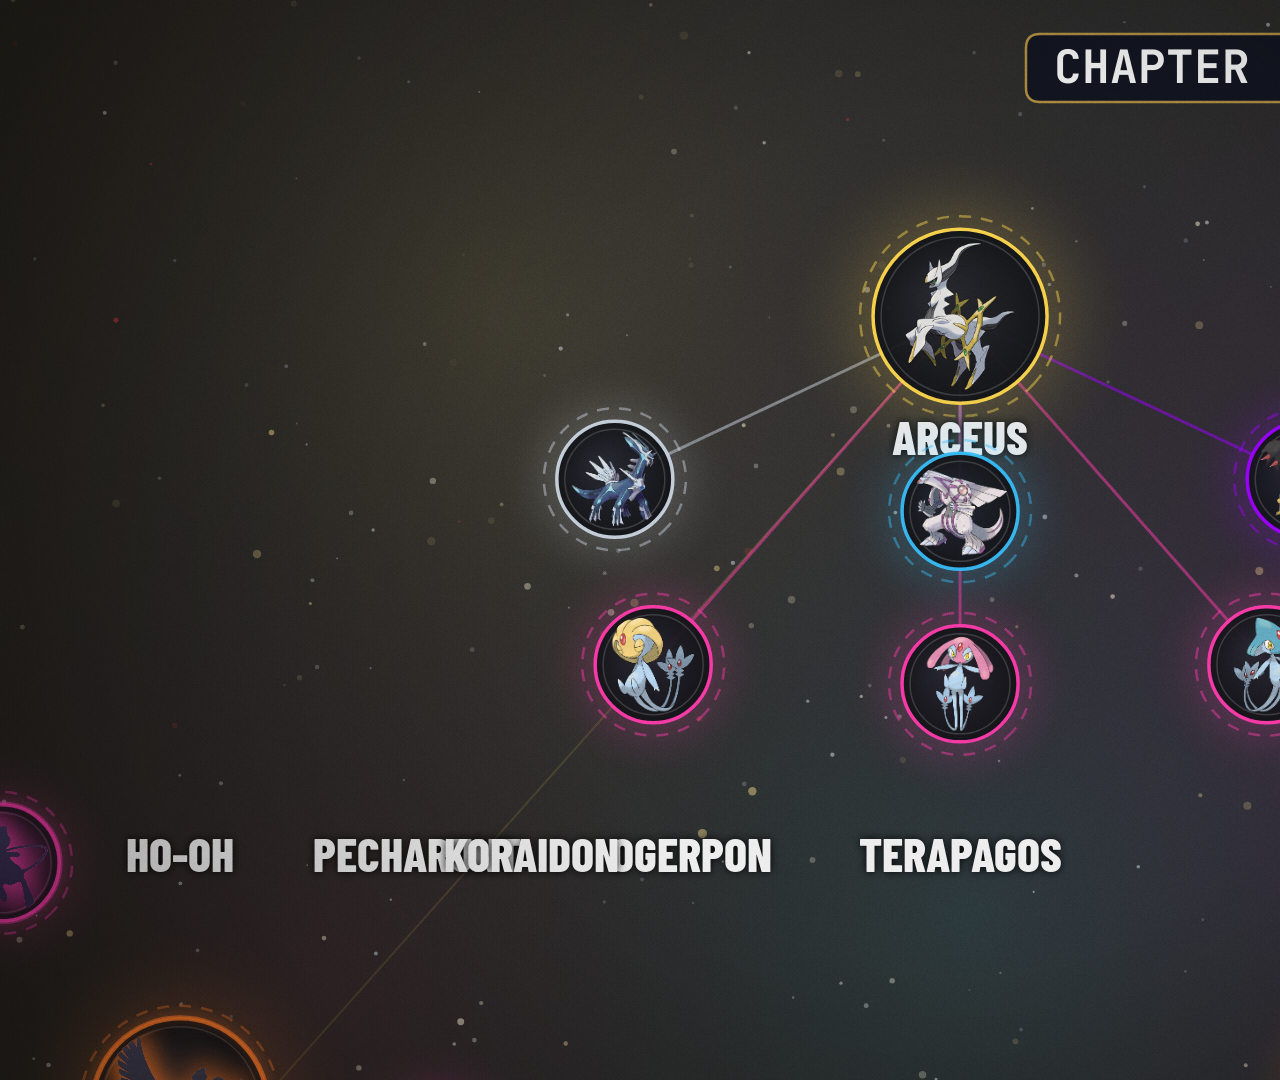
==== commit c0062638: "Fix v2 build: HELPERS window missed silhouette subsystem (slice 48-80) + drawNodeSilhouette (755-766" ====
--- a/segments/s2/index.html
+++ b/segments/s2/index.html
@@ -145,6 +145,39 @@
 const W = 1920, H = 1080, DUR = 160.92;
 const cv = document.getElementById('cv');
 const ctx = cv.getContext('2d');
+const SILCACHE = {};
+function silCanvas(key, fill){
+  const img = IMG[key];
+  if(!img || !img.complete || !img.naturalWidth) return null;
+  const ck = key + '|' + fill;
+  if(SILCACHE[ck]) return SILCACHE[ck];
+  const cv2 = document.createElement('canvas');
+  cv2.width = img.naturalWidth; cv2.height = img.naturalHeight;
+  const g = cv2.getContext('2d');
+  g.drawImage(img, 0, 0);
+  g.globalCompositeOperation = 'source-in';
+  if(fill === 'slate'){
+    const gr = g.createLinearGradient(0, 0, 0, cv2.height);
+    gr.addColorStop(0, '#2E3A58'); gr.addColorStop(1, '#1B2338');
+    g.fillStyle = gr;
+  } else g.fillStyle = fill;
+  g.fillRect(0, 0, cv2.width, cv2.height);
+  SILCACHE[ck] = cv2;
+  return cv2;
+}
+/* Blacked-out mystery shape: accent rim-glow halo + lifted slate body. */
+function drawSilhouette(c, key, cx, cy, size, accent, alpha=1){
+  const sil = silCanvas(key, 'slate'), rim = silCanvas(key, accent);
+  if(!sil || !rim) return;
+  c.save(); c.globalAlpha *= alpha;
+  c.save();
+  c.shadowColor = accent; c.shadowBlur = 30;
+  c.drawImage(rim, cx - size/2, cy - size/2, size, size);
+  c.drawImage(rim, cx - size/2, cy - size/2, size, size);
+  c.restore();
+  c.drawImage(sil, cx - size/2, cy - size/2, size, size);
+  c.restore();
+}
 const PAL = {
   plate:'#17181D', offWhite:'#EDEDED', silver:'#B4BCC6',
   gold:'#E6B84C', goldBright:'#F4D58D', goldSpec:'#FFD000',
@@ -749,19 +782,6 @@
   }
 }
 /* ---- background: obsidian gradient, nebula haze, stardust parallax, embers. NO GRID. ---- */
-function drawNodeSilhouette(c,cx,cy,r,key,accent,t,alpha){
-  c.save();
-  c.beginPath(); c.arc(cx,cy,r-6,0,Math.PI*2); c.clip();
-  drawSilhouette(c,key,cx,cy,(r-6)*2,accent,alpha);
-  c.restore();
-  const pulse=0.45+0.35*Math.sin(t*2.2+cx*0.01);
-  c.save(); c.globalAlpha*=alpha*pulse;
-  c.beginPath(); c.arc(cx,cy,r+2,0,Math.PI*2);
-  c.strokeStyle=accent; c.lineWidth=3;
-  c.shadowColor=accent; c.shadowBlur=12; c.stroke();
-  c.restore();
-}
-function drawMapNodeSil(c,node,key,accent,name,sub,t,alpha){
 function drawNodeSilhouette(c,cx,cy,r,key,accent,t,alpha){
   c.save();
   c.beginPath(); c.arc(cx,cy,r-6,0,Math.PI*2); c.clip();
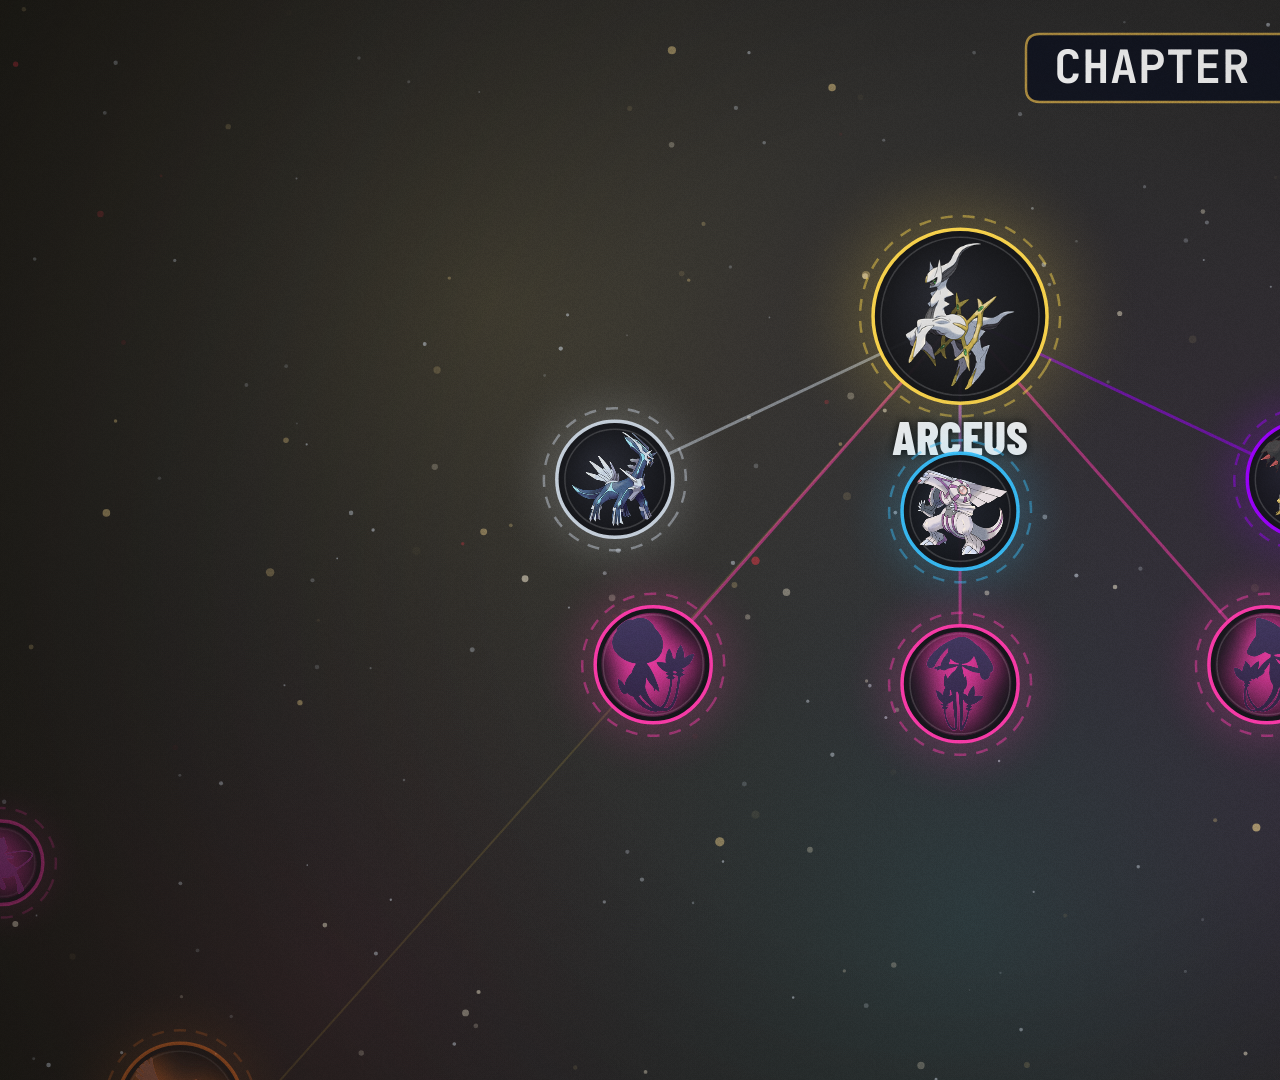
==== commit 6e75b6d5: "Ep.4 v2: sprite-sheet map medallions (fixes HF capture black-frame failure from 125-image preloads)," ====
--- a/segments/s2/index.html
+++ b/segments/s2/index.html
@@ -11,137 +11,20 @@
 <body>
 <div id="root" data-composition-id="main" data-start="0" data-duration="160.92" data-width="1920" data-height="1080">
 <canvas id="cv" width="1920" height="1080"></canvas>
-<img class="preload" id="art1001" src="assets/art/art_1001_hero.png"/>
-<img class="preload" id="art1002" src="assets/art/art_1002_hero.png"/>
-<img class="preload" id="art1003" src="assets/art/art_1003_hero.png"/>
-<img class="preload" id="art1004" src="assets/art/art_1004_hero.png"/>
-<img class="preload" id="art1005" src="assets/art/art_1005_hero.png"/>
-<img class="preload" id="art1006" src="assets/art/art_1006_hero.png"/>
-<img class="preload" id="art1007" src="assets/art/art_1007_hero.png"/>
-<img class="preload" id="art1008" src="assets/art/art_1008_hero.png"/>
-<img class="preload" id="art1009" src="assets/art/art_1009_hero.png"/>
-<img class="preload" id="art1010" src="assets/art/art_1010_hero.png"/>
-<img class="preload" id="art1014" src="assets/art/art_1014_hero.png"/>
-<img class="preload" id="art1015" src="assets/art/art_1015_hero.png"/>
-<img class="preload" id="art1016" src="assets/art/art_1016_hero.png"/>
-<img class="preload" id="art1017" src="assets/art/art_1017_hero.png"/>
-<img class="preload" id="art1020" src="assets/art/art_1020_hero.png"/>
-<img class="preload" id="art1021" src="assets/art/art_1021_hero.png"/>
-<img class="preload" id="art1022" src="assets/art/art_1022_hero.png"/>
-<img class="preload" id="art1023" src="assets/art/art_1023_hero.png"/>
-<img class="preload" id="art1024" src="assets/art/art_1024_hero.png"/>
-<img class="preload" id="art1025" src="assets/art/art_1025_hero.png"/>
-<img class="preload" id="art144" src="assets/art/art_144_hero.png"/>
-<img class="preload" id="art145" src="assets/art/art_145_hero.png"/>
-<img class="preload" id="art146" src="assets/art/art_146_hero.png"/>
-<img class="preload" id="art150" src="assets/art/art_150_hero.png"/>
-<img class="preload" id="art151" src="assets/art/art_151_hero.png"/>
 <img class="preload" id="art201" src="assets/art/art_201_hero.png"/>
-<img class="preload" id="art243" src="assets/art/art_243_hero.png"/>
-<img class="preload" id="art244" src="assets/art/art_244_hero.png"/>
-<img class="preload" id="art245" src="assets/art/art_245_hero.png"/>
-<img class="preload" id="art249" src="assets/art/art_249_hero.png"/>
-<img class="preload" id="art250" src="assets/art/art_250_hero.png"/>
-<img class="preload" id="art251" src="assets/art/art_251_hero.png"/>
-<img class="preload" id="art377" src="assets/art/art_377_hero.png"/>
-<img class="preload" id="art378" src="assets/art/art_378_hero.png"/>
-<img class="preload" id="art379" src="assets/art/art_379_hero.png"/>
-<img class="preload" id="art380" src="assets/art/art_380_hero.png"/>
-<img class="preload" id="art381" src="assets/art/art_381_hero.png"/>
-<img class="preload" id="art382" src="assets/art/art_382_hero.png"/>
-<img class="preload" id="art383" src="assets/art/art_383_hero.png"/>
-<img class="preload" id="art384" src="assets/art/art_384_hero.png"/>
-<img class="preload" id="art385" src="assets/art/art_385_hero.png"/>
-<img class="preload" id="art386" src="assets/art/art_386_hero.png"/>
 <img class="preload" id="art480" src="assets/art/art_480_hero.png"/>
 <img class="preload" id="art481" src="assets/art/art_481_hero.png"/>
 <img class="preload" id="art482" src="assets/art/art_482_hero.png"/>
 <img class="preload" id="art483" src="assets/art/art_483_hero.png"/>
 <img class="preload" id="art484" src="assets/art/art_484_hero.png"/>
-<img class="preload" id="art485" src="assets/art/art_485_hero.png"/>
-<img class="preload" id="art486" src="assets/art/art_486_hero.png"/>
 <img class="preload" id="art487" src="assets/art/art_487_hero.png"/>
-<img class="preload" id="art488" src="assets/art/art_488_hero.png"/>
-<img class="preload" id="art489" src="assets/art/art_489_hero.png"/>
-<img class="preload" id="art490" src="assets/art/art_490_hero.png"/>
-<img class="preload" id="art491" src="assets/art/art_491_hero.png"/>
-<img class="preload" id="art492" src="assets/art/art_492_hero.png"/>
 <img class="preload" id="art493" src="assets/art/art_493_hero.png"/>
-<img class="preload" id="art494" src="assets/art/art_494_hero.png"/>
-<img class="preload" id="art638" src="assets/art/art_638_hero.png"/>
-<img class="preload" id="art639" src="assets/art/art_639_hero.png"/>
-<img class="preload" id="art640" src="assets/art/art_640_hero.png"/>
-<img class="preload" id="art641" src="assets/art/art_641_hero.png"/>
-<img class="preload" id="art642" src="assets/art/art_642_hero.png"/>
-<img class="preload" id="art643" src="assets/art/art_643_hero.png"/>
-<img class="preload" id="art644" src="assets/art/art_644_hero.png"/>
-<img class="preload" id="art645" src="assets/art/art_645_hero.png"/>
-<img class="preload" id="art646" src="assets/art/art_646_hero.png"/>
-<img class="preload" id="art647" src="assets/art/art_647_hero.png"/>
-<img class="preload" id="art648" src="assets/art/art_648_hero.png"/>
-<img class="preload" id="art649" src="assets/art/art_649_hero.png"/>
-<img class="preload" id="art716" src="assets/art/art_716_hero.png"/>
-<img class="preload" id="art717" src="assets/art/art_717_hero.png"/>
-<img class="preload" id="art718" src="assets/art/art_718_hero.png"/>
-<img class="preload" id="art719" src="assets/art/art_719_hero.png"/>
-<img class="preload" id="art720" src="assets/art/art_720_hero.png"/>
-<img class="preload" id="art721" src="assets/art/art_721_hero.png"/>
-<img class="preload" id="art772" src="assets/art/art_772_hero.png"/>
-<img class="preload" id="art773" src="assets/art/art_773_hero.png"/>
-<img class="preload" id="art785" src="assets/art/art_785_hero.png"/>
-<img class="preload" id="art786" src="assets/art/art_786_hero.png"/>
-<img class="preload" id="art787" src="assets/art/art_787_hero.png"/>
-<img class="preload" id="art788" src="assets/art/art_788_hero.png"/>
-<img class="preload" id="art789" src="assets/art/art_789_hero.png"/>
-<img class="preload" id="art790" src="assets/art/art_790_hero.png"/>
-<img class="preload" id="art791" src="assets/art/art_791_hero.png"/>
-<img class="preload" id="art792" src="assets/art/art_792_hero.png"/>
-<img class="preload" id="art793" src="assets/art/art_793_hero.png"/>
-<img class="preload" id="art794" src="assets/art/art_794_hero.png"/>
-<img class="preload" id="art795" src="assets/art/art_795_hero.png"/>
-<img class="preload" id="art796" src="assets/art/art_796_hero.png"/>
-<img class="preload" id="art797" src="assets/art/art_797_hero.png"/>
-<img class="preload" id="art798" src="assets/art/art_798_hero.png"/>
-<img class="preload" id="art799" src="assets/art/art_799_hero.png"/>
-<img class="preload" id="art800" src="assets/art/art_800_hero.png"/>
-<img class="preload" id="art801" src="assets/art/art_801_hero.png"/>
-<img class="preload" id="art802" src="assets/art/art_802_hero.png"/>
-<img class="preload" id="art803" src="assets/art/art_803_hero.png"/>
-<img class="preload" id="art804" src="assets/art/art_804_hero.png"/>
-<img class="preload" id="art805" src="assets/art/art_805_hero.png"/>
-<img class="preload" id="art806" src="assets/art/art_806_hero.png"/>
-<img class="preload" id="art807" src="assets/art/art_807_hero.png"/>
-<img class="preload" id="art808" src="assets/art/art_808_hero.png"/>
-<img class="preload" id="art809" src="assets/art/art_809_hero.png"/>
-<img class="preload" id="art888" src="assets/art/art_888_hero.png"/>
-<img class="preload" id="art889" src="assets/art/art_889_hero.png"/>
-<img class="preload" id="art890" src="assets/art/art_890_hero.png"/>
-<img class="preload" id="art891" src="assets/art/art_891_hero.png"/>
-<img class="preload" id="art892" src="assets/art/art_892_hero.png"/>
-<img class="preload" id="art893" src="assets/art/art_893_hero.png"/>
-<img class="preload" id="art894" src="assets/art/art_894_hero.png"/>
-<img class="preload" id="art895" src="assets/art/art_895_hero.png"/>
-<img class="preload" id="art896" src="assets/art/art_896_hero.png"/>
-<img class="preload" id="art897" src="assets/art/art_897_hero.png"/>
-<img class="preload" id="art898" src="assets/art/art_898_hero.png"/>
-<img class="preload" id="art905" src="assets/art/art_905_hero.png"/>
-<img class="preload" id="art984" src="assets/art/art_984_hero.png"/>
-<img class="preload" id="art985" src="assets/art/art_985_hero.png"/>
-<img class="preload" id="art986" src="assets/art/art_986_hero.png"/>
-<img class="preload" id="art987" src="assets/art/art_987_hero.png"/>
-<img class="preload" id="art988" src="assets/art/art_988_hero.png"/>
-<img class="preload" id="art989" src="assets/art/art_989_hero.png"/>
-<img class="preload" id="art990" src="assets/art/art_990_hero.png"/>
-<img class="preload" id="art991" src="assets/art/art_991_hero.png"/>
-<img class="preload" id="art992" src="assets/art/art_992_hero.png"/>
-<img class="preload" id="art993" src="assets/art/art_993_hero.png"/>
-<img class="preload" id="art994" src="assets/art/art_994_hero.png"/>
-<img class="preload" id="art995" src="assets/art/art_995_hero.png"/>
+<img class="preload" id="artsheet" src="assets/art/mapsheet.png"/>
 </div>
 <script src="assets/gsap.min.js"></script>
 <script>
 'use strict';
-window.__DATA__ = {"seg": 2, "dur": 160.92, "intro": 3.2, "kick": "CHAPTER 1", "title": "THE ARCHITECTS", "beats": [{"kind": "mapbeat", "start": 3.2, "end": 8.7, "species": [], "variant": 0}, {"kind": "stage", "start": 8.7, "end": 16.7, "species": [{"name": "Arceus", "dex": 493, "t1": "Normal", "t2": null, "accent": "#FFD84D", "fact": "THE ORIGINAL ONE", "grade": null, "hero": true}], "variant": 2, "silhouette": false}, {"kind": "mapbeat", "start": 16.7, "end": 16.99, "species": [], "variant": 0}, {"kind": "stage", "start": 16.99, "end": 27.99, "species": [{"name": "Arceus", "dex": 493, "t1": "Normal", "t2": null, "accent": "#FFD84D", "fact": "THE ORIGINAL ONE", "grade": null, "hero": true}], "variant": 0}, {"kind": "stage", "start": 27.99, "end": 38.99, "species": [{"name": "Arceus", "dex": 493, "t1": "Normal", "t2": null, "accent": "#FFD84D", "fact": "THE ORIGINAL ONE", "grade": null, "hero": true}], "variant": 1}, {"kind": "stage", "start": 38.99, "end": 42.88, "species": [{"name": "Arceus", "dex": 493, "t1": "Normal", "t2": null, "accent": "#FFD84D", "fact": "THE ORIGINAL ONE", "grade": null, "hero": true}], "variant": 2}, {"kind": "stage", "start": 42.88, "end": 46.48, "species": [{"name": "Dialga", "dex": 483, "t1": "Steel", "t2": "Dragon", "accent": "#CBD5E1", "fact": "WHOSE HEARTBEAT IS TIME ITSELF", "grade": "CANON", "hero": false}], "variant": 0}, {"kind": "stage", "start": 46.48, "end": 50.04, "species": [{"name": "Palkia", "dex": 484, "t1": "Water", "t2": "Dragon", "accent": "#38BDF8", "fact": "HOLDS SPACE TOGETHER BY BREATHING", "grade": "CANON", "hero": false}], "variant": 0}, {"kind": "stage", "start": 50.04, "end": 61.04, "species": [{"name": "Giratina", "dex": 487, "t1": "Ghost", "t2": "Dragon", "accent": "#9D00FF", "fact": "MASTER OF ANTIMATTER", "grade": "CANON", "hero": false}], "variant": 0}, {"kind": "stage", "start": 61.04, "end": 67.65, "species": [{"name": "Giratina", "dex": 487, "t1": "Ghost", "t2": "Dragon", "accent": "#9D00FF", "fact": "MASTER OF ANTIMATTER", "grade": "CANON", "hero": false}], "variant": 1}, {"kind": "stage", "start": 67.65, "end": 78.65, "species": [{"name": "Uxie", "dex": 480, "t1": "Psychic", "t2": null, "accent": "#FF3CAC", "fact": "BROUGHT KNOWLEDGE", "grade": "CANON", "hero": false}, {"name": "Mesprit", "dex": 481, "t1": "Psychic", "t2": null, "accent": "#FF3CAC", "fact": "BROUGHT EMOTION", "grade": "CANON", "hero": false}, {"name": "Azelf", "dex": 482, "t1": "Psychic", "t2": null, "accent": "#FF3CAC", "fact": "BROUGHT WILLPOWER", "grade": "CANON", "hero": false}], "variant": 0}, {"kind": "stage", "start": 78.65, "end": 89.65, "species": [{"name": "Uxie", "dex": 480, "t1": "Psychic", "t2": null, "accent": "#FF3CAC", "fact": "BROUGHT KNOWLEDGE", "grade": "CANON", "hero": false}, {"name": "Mesprit", "dex": 481, "t1": "Psychic", "t2": null, "accent": "#FF3CAC", "fact": "BROUGHT EMOTION", "grade": "CANON", "hero": false}, {"name": "Azelf", "dex": 482, "t1": "Psychic", "t2": null, "accent": "#FF3CAC", "fact": "BROUGHT WILLPOWER", "grade": "CANON", "hero": false}], "variant": 1}, {"kind": "stage", "start": 89.65, "end": 100.65, "species": [{"name": "Uxie", "dex": 480, "t1": "Psychic", "t2": null, "accent": "#FF3CAC", "fact": "BROUGHT KNOWLEDGE", "grade": "CANON", "hero": false}, {"name": "Mesprit", "dex": 481, "t1": "Psychic", "t2": null, "accent": "#FF3CAC", "fact": "BROUGHT EMOTION", "grade": "CANON", "hero": false}, {"name": "Azelf", "dex": 482, "t1": "Psychic", "t2": null, "accent": "#FF3CAC", "fact": "BROUGHT WILLPOWER", "grade": "CANON", "hero": false}], "variant": 2}, {"kind": "stage", "start": 100.65, "end": 111.65, "species": [{"name": "Uxie", "dex": 480, "t1": "Psychic", "t2": null, "accent": "#FF3CAC", "fact": "BROUGHT KNOWLEDGE", "grade": "CANON", "hero": false}, {"name": "Mesprit", "dex": 481, "t1": "Psychic", "t2": null, "accent": "#FF3CAC", "fact": "BROUGHT EMOTION", "grade": "CANON", "hero": false}, {"name": "Azelf", "dex": 482, "t1": "Psychic", "t2": null, "accent": "#FF3CAC", "fact": "BROUGHT WILLPOWER", "grade": "CANON", "hero": false}], "variant": 0}, {"kind": "stage", "start": 111.65, "end": 122.65, "species": [{"name": "Uxie", "dex": 480, "t1": "Psychic", "t2": null, "accent": "#FF3CAC", "fact": "BROUGHT KNOWLEDGE", "grade": "CANON", "hero": false}, {"name": "Mesprit", "dex": 481, "t1": "Psychic", "t2": null, "accent": "#FF3CAC", "fact": "BROUGHT EMOTION", "grade": "CANON", "hero": false}, {"name": "Azelf", "dex": 482, "t1": "Psychic", "t2": null, "accent": "#FF3CAC", "fact": "BROUGHT WILLPOWER", "grade": "CANON", "hero": false}], "variant": 1}, {"kind": "stage", "start": 122.65, "end": 133.65, "species": [{"name": "Uxie", "dex": 480, "t1": "Psychic", "t2": null, "accent": "#FF3CAC", "fact": "BROUGHT KNOWLEDGE", "grade": "CANON", "hero": false}, {"name": "Mesprit", "dex": 481, "t1": "Psychic", "t2": null, "accent": "#FF3CAC", "fact": "BROUGHT EMOTION", "grade": "CANON", "hero": false}, {"name": "Azelf", "dex": 482, "t1": "Psychic", "t2": null, "accent": "#FF3CAC", "fact": "BROUGHT WILLPOWER", "grade": "CANON", "hero": false}], "variant": 2}, {"kind": "stage", "start": 133.65, "end": 144.65, "species": [{"name": "Uxie", "dex": 480, "t1": "Psychic", "t2": null, "accent": "#FF3CAC", "fact": "BROUGHT KNOWLEDGE", "grade": "CANON", "hero": false}, {"name": "Mesprit", "dex": 481, "t1": "Psychic", "t2": null, "accent": "#FF3CAC", "fact": "BROUGHT EMOTION", "grade": "CANON", "hero": false}, {"name": "Azelf", "dex": 482, "t1": "Psychic", "t2": null, "accent": "#FF3CAC", "fact": "BROUGHT WILLPOWER", "grade": "CANON", "hero": false}], "variant": 0}, {"kind": "stage", "start": 144.65, "end": 155.65, "species": [{"name": "Uxie", "dex": 480, "t1": "Psychic", "t2": null, "accent": "#FF3CAC", "fact": "BROUGHT KNOWLEDGE", "grade": "CANON", "hero": false}, {"name": "Mesprit", "dex": 481, "t1": "Psychic", "t2": null, "accent": "#FF3CAC", "fact": "BROUGHT EMOTION", "grade": "CANON", "hero": false}, {"name": "Azelf", "dex": 482, "t1": "Psychic", "t2": null, "accent": "#FF3CAC", "fact": "BROUGHT WILLPOWER", "grade": "CANON", "hero": false}], "variant": 1}, {"kind": "stage", "start": 155.65, "end": 160.92, "species": [{"name": "Uxie", "dex": 480, "t1": "Psychic", "t2": null, "accent": "#FF3CAC", "fact": "BROUGHT KNOWLEDGE", "grade": "CANON", "hero": false}, {"name": "Mesprit", "dex": 481, "t1": "Psychic", "t2": null, "accent": "#FF3CAC", "fact": "BROUGHT EMOTION", "grade": "CANON", "hero": false}, {"name": "Azelf", "dex": 482, "t1": "Psychic", "t2": null, "accent": "#FF3CAC", "fact": "BROUGHT WILLPOWER", "grade": "CANON", "hero": false}], "variant": 2}], "specials": [{"kind": "quote", "start": 31.38, "end": 37.98, "text": "It is told in mythology that this Pok\u00e9mon was born before the universe even existed.", "tag": "PEARL POK\u00c9DEX \u2014 ARCEUS"}, {"kind": "quote", "start": 97.17, "end": 102.97, "text": "It was banished for its violence.", "tag": "PLATINUM POK\u00c9DEX \u2014 GIRATINA"}, {"kind": "unown", "start": 101.33, "end": 114.33}], "mapNodes": [{"name": "Arceus", "dex": 493, "x": 3200, "y": 345, "accent": "#FFD84D", "state": "new", "hero": true, "ord": 0, "label": true}, {"name": "Dialga", "dex": 483, "x": 2660, "y": 600, "accent": "#CBD5E1", "state": "new", "hero": false, "ord": 1, "label": false}, {"name": "Palkia", "dex": 484, "x": 3200, "y": 650, "accent": "#38BDF8", "state": "new", "hero": false, "ord": 2, "label": false}, {"name": "Giratina", "dex": 487, "x": 3740, "y": 600, "accent": "#9D00FF", "state": "new", "hero": false, "ord": 3, "label": false}, {"name": "Uxie", "dex": 480, "x": 2720, "y": 890, "accent": "#FF3CAC", "state": "new", "hero": false, "ord": 4, "label": false}, {"name": "Mesprit", "dex": 481, "x": 3200, "y": 920, "accent": "#FF3CAC", "state": "new", "hero": false, "ord": 5, "label": false}, {"name": "Azelf", "dex": 482, "x": 3680, "y": 890, "accent": "#FF3CAC", "state": "new", "hero": false, "ord": 6, "label": false}, {"name": "Rayquaza", "dex": 384, "x": 1000, "y": 740, "accent": "#818CF8", "state": "sil", "hero": true, "ord": 0, "label": true}, {"name": "Kyogre", "dex": 382, "x": 560, "y": 1080, "accent": "#38BDF8", "state": "sil", "hero": false, "ord": 0, "label": false}, {"name": "Groudon", "dex": 383, "x": 1440, "y": 1080, "accent": "#E2BF65", "state": "sil", "hero": false, "ord": 0, "label": false}, {"name": "Mew", "dex": 151, "x": 1700, "y": 1200, "accent": "#FF3CAC", "state": "sil", "hero": false, "ord": 0, "label": false}, {"name": "Regigigas", "dex": 486, "x": 5320, "y": 740, "accent": "#FFD84D", "state": "sil", "hero": true, "ord": 0, "label": true}, {"name": "Regirock", "dex": 377, "x": 4600, "y": 1120, "accent": "#D6C48A", "state": "sil", "hero": false, "ord": 0, "label": false}, {"name": "Regice", "dex": 378, "x": 4960, "y": 1200, "accent": "#7DEFF5", "state": "sil", "hero": false, "ord": 0, "label": false}, {"name": "Registeel", "dex": 379, "x": 5320, "y": 1240, "accent": "#CBD5E1", "state": "sil", "hero": false, "ord": 0, "label": false}, {"name": "Regieleki", "dex": 894, "x": 5680, "y": 1200, "accent": "#FFD84D", "state": "sil", "hero": false, "ord": 0, "label": false}, {"name": "Regidrago", "dex": 895, "x": 6040, "y": 1120, "accent": "#818CF8", "state": "sil", "hero": false, "ord": 0, "label": false}, {"name": "Articuno", "dex": 144, "x": 430, "y": 1620, "accent": "#7DEFF5", "state": "sil", "hero": false, "ord": 0, "label": false}, {"name": "Zapdos", "dex": 145, "x": 760, "y": 1560, "accent": "#FFD84D", "state": "sil", "hero": false, "ord": 0, "label": false}, {"name": "Moltres", "dex": 146, "x": 1090, "y": 1620, "accent": "#FF7A2A", "state": "sil", "hero": false, "ord": 0, "label": false}, {"name": "Ho-Oh", "dex": 250, "x": 1980, "y": 1580, "accent": "#FF7A2A", "state": "sil", "hero": true, "ord": 0, "label": true}, {"name": "Lugia", "dex": 249, "x": 2380, "y": 1660, "accent": "#FF3CAC", "state": "sil", "hero": false, "ord": 0, "label": false}, {"name": "Raikou", "dex": 243, "x": 1620, "y": 1960, "accent": "#FFD84D", "state": "sil", "hero": false, "ord": 0, "label": false}, {"name": "Entei", "dex": 244, "x": 1980, "y": 2020, "accent": "#FF7A2A", "state": "sil", "hero": false, "ord": 0, "label": false}, {"name": "Suicune", "dex": 245, "x": 2340, "y": 1960, "accent": "#38BDF8", "state": "sil", "hero": false, "ord": 0, "label": false}, {"name": "Latias", "dex": 380, "x": 430, "y": 1980, "accent": "#818CF8", "state": "sil", "hero": false, "ord": 0, "label": false}, {"name": "Latios", "dex": 381, "x": 800, "y": 2040, "accent": "#818CF8", "state": "sil", "hero": false, "ord": 0, "label": false}, {"name": "Celebi", "dex": 251, "x": 1250, "y": 1880, "accent": "#FF3CAC", "state": "sil", "hero": false, "ord": 0, "label": false}, {"name": "Jirachi", "dex": 385, "x": 1250, "y": 2130, "accent": "#CBD5E1", "state": "sil", "hero": false, "ord": 0, "label": false}, {"name": "Heatran", "dex": 485, "x": 3820, "y": 1560, "accent": "#FF7A2A", "state": "sil", "hero": false, "ord": 0, "label": false}, {"name": "Cresselia", "dex": 488, "x": 4180, "y": 1560, "accent": "#FF3CAC", "state": "sil", "hero": false, "ord": 0, "label": false}, {"name": "Darkrai", "dex": 491, "x": 4180, "y": 1800, "accent": "#94A3B8", "state": "sil", "hero": false, "ord": 0, "label": false}, {"name": "Shaymin", "dex": 492, "x": 3820, "y": 1800, "accent": "#4ADE80", "state": "sil", "hero": false, "ord": 0, "label": false}, {"name": "Manaphy", "dex": 490, "x": 3820, "y": 2040, "accent": "#38BDF8", "state": "sil", "hero": false, "ord": 0, "label": false}, {"name": "Phione", "dex": 489, "x": 4120, "y": 2100, "accent": "#38BDF8", "state": "sil", "hero": false, "ord": 0, "label": false}, {"name": "Reshiram", "dex": 643, "x": 4780, "y": 1720, "accent": "#818CF8", "state": "sil", "hero": true, "ord": 0, "label": true}, {"name": "Zekrom", "dex": 644, "x": 5320, "y": 1720, "accent": "#818CF8", "state": "sil", "hero": true, "ord": 0, "label": true}, {"name": "Kyurem", "dex": 646, "x": 5050, "y": 1930, "accent": "#818CF8", "state": "sil", "hero": true, "ord": 0, "label": true}, {"name": "Victini", "dex": 494, "x": 4550, "y": 1930, "accent": "#FF3CAC", "state": "sil", "hero": false, "ord": 0, "label": false}, {"name": "Tornadus", "dex": 641, "x": 5600, "y": 1560, "accent": "#A5B4FC", "state": "sil", "hero": false, "ord": 0, "label": false}, {"name": "Thundurus", "dex": 642, "x": 5900, "y": 1560, "accent": "#FFD84D", "state": "sil", "hero": false, "ord": 0, "label": false}, {"name": "Landorus", "dex": 645, "x": 5750, "y": 1780, "accent": "#E2BF65", "state": "sil", "hero": false, "ord": 0, "label": false}, {"name": "Enamorus", "dex": 905, "x": 6050, "y": 1780, "accent": "#F9A8D4", "state": "sil", "hero": false, "ord": 0, "label": false}, {"name": "Cobalion", "dex": 638, "x": 4380, "y": 2130, "accent": "#CBD5E1", "state": "sil", "hero": false, "ord": 0, "label": false}, {"name": "Terrakion", "dex": 639, "x": 4720, "y": 2170, "accent": "#D6C48A", "state": "sil", "hero": false, "ord": 0, "label": false}, {"name": "Virizion", "dex": 640, "x": 5060, "y": 2130, "accent": "#4ADE80", "state": "sil", "hero": false, "ord": 0, "label": false}, {"name": "Keldeo", "dex": 647, "x": 5380, "y": 2170, "accent": "#38BDF8", "state": "sil", "hero": false, "ord": 0, "label": false}, {"name": "Xerneas", "dex": 716, "x": 5660, "y": 2040, "accent": "#F9A8D4", "state": "sil", "hero": false, "ord": 0, "label": false}, {"name": "Yveltal", "dex": 717, "x": 5960, "y": 2040, "accent": "#94A3B8", "state": "sil", "hero": false, "ord": 0, "label": false}, {"name": "Zygarde", "dex": 718, "x": 5810, "y": 2180, "accent": "#818CF8", "state": "sil", "hero": false, "ord": 0, "label": false}, {"name": "Mewtwo", "dex": 150, "x": 500, "y": 2480, "accent": "#FF3CAC", "state": "sil", "hero": true, "ord": 0, "label": true}, {"name": "Genesect", "dex": 649, "x": 900, "y": 2440, "accent": "#A3E635", "state": "sil", "hero": false, "ord": 0, "label": false}, {"name": "Type: Null", "dex": 772, "x": 1300, "y": 2480, "accent": "#FFD84D", "state": "sil", "hero": false, "ord": 0, "label": false}, {"name": "Silvally", "dex": 773, "x": 1300, "y": 2680, "accent": "#FFD84D", "state": "sil", "hero": false, "ord": 0, "label": false}, {"name": "Magearna", "dex": 801, "x": 880, "y": 2680, "accent": "#CBD5E1", "state": "sil", "hero": false, "ord": 0, "label": false}, {"name": "Diancie", "dex": 719, "x": 500, "y": 2740, "accent": "#D6C48A", "state": "sil", "hero": false, "ord": 0, "label": false}, {"name": "Kubfu", "dex": 891, "x": 1750, "y": 2440, "accent": "#FF3B5C", "state": "sil", "hero": false, "ord": 0, "label": false}, {"name": "Urshifu", "dex": 892, "x": 1750, "y": 2660, "accent": "#FF3B5C", "state": "sil", "hero": false, "ord": 0, "label": false}, {"name": "Pecharunt", "dex": 1025, "x": 2350, "y": 2420, "accent": "#C084FC", "state": "sil", "hero": true, "ord": 0, "label": true}, {"name": "Ogerpon", "dex": 1017, "x": 2780, "y": 2420, "accent": "#4ADE80", "state": "sil", "hero": true, "ord": 0, "label": true}, {"name": "Okidogi", "dex": 1014, "x": 2200, "y": 2640, "accent": "#C084FC", "state": "sil", "hero": false, "ord": 0, "label": false}, {"name": "Munkidori", "dex": 1015, "x": 2480, "y": 2680, "accent": "#C084FC", "state": "sil", "hero": false, "ord": 0, "label": false}, {"name": "Fezandipiti", "dex": 1016, "x": 2760, "y": 2640, "accent": "#C084FC", "state": "sil", "hero": false, "ord": 0, "label": false}, {"name": "Volcanion", "dex": 721, "x": 330, "y": 2860, "accent": "#FF7A2A", "state": "sil", "hero": false, "ord": 0, "label": false}, {"name": "Hoopa", "dex": 720, "x": 680, "y": 2900, "accent": "#FF3CAC", "state": "sil", "hero": false, "ord": 0, "label": false}, {"name": "Marshadow", "dex": 802, "x": 1010, "y": 2890, "accent": "#FF3B5C", "state": "sil", "hero": false, "ord": 0, "label": false}, {"name": "Zeraora", "dex": 807, "x": 1260, "y": 2900, "accent": "#FFD84D", "state": "sil", "hero": false, "ord": 0, "label": false}, {"name": "Meloetta", "dex": 648, "x": 1570, "y": 2860, "accent": "#FFD84D", "state": "sil", "hero": false, "ord": 0, "label": false}, {"name": "Meltan", "dex": 808, "x": 1880, "y": 2900, "accent": "#CBD5E1", "state": "sil", "hero": false, "ord": 0, "label": false}, {"name": "Melmetal", "dex": 809, "x": 2190, "y": 2860, "accent": "#CBD5E1", "state": "sil", "hero": false, "ord": 0, "label": false}, {"name": "Zarude", "dex": 893, "x": 2500, "y": 2900, "accent": "#94A3B8", "state": "sil", "hero": false, "ord": 0, "label": false}, {"name": "Deoxys", "dex": 386, "x": 3650, "y": 2440, "accent": "#FF3CAC", "state": "sil", "hero": false, "ord": 0, "label": false}, {"name": "Eternatus", "dex": 890, "x": 4450, "y": 2460, "accent": "#C084FC", "state": "sil", "hero": true, "ord": 0, "label": true}, {"name": "Zacian", "dex": 888, "x": 3900, "y": 2600, "accent": "#F9A8D4", "state": "sil", "hero": false, "ord": 0, "label": false}, {"name": "Zamazenta", "dex": 889, "x": 4280, "y": 2760, "accent": "#FF3B5C", "state": "sil", "hero": false, "ord": 0, "label": false}, {"name": "Calyrex", "dex": 898, "x": 4900, "y": 2440, "accent": "#FF3CAC", "state": "sil", "hero": false, "ord": 0, "label": false}, {"name": "Glastrier", "dex": 896, "x": 4780, "y": 2660, "accent": "#7DEFF5", "state": "sil", "hero": false, "ord": 0, "label": false}, {"name": "Spectrier", "dex": 897, "x": 5080, "y": 2660, "accent": "#9D00FF", "state": "sil", "hero": false, "ord": 0, "label": false}, {"name": "Tapu Koko", "dex": 785, "x": 5300, "y": 2400, "accent": "#FFD84D", "state": "sil", "hero": false, "ord": 0, "label": false}, {"name": "Tapu Lele", "dex": 786, "x": 5560, "y": 2440, "accent": "#FF3CAC", "state": "sil", "hero": false, "ord": 0, "label": false}, {"name": "Tapu Bulu", "dex": 787, "x": 5820, "y": 2400, "accent": "#4ADE80", "state": "sil", "hero": false, "ord": 0, "label": false}, {"name": "Tapu Fini", "dex": 788, "x": 6080, "y": 2440, "accent": "#38BDF8", "state": "sil", "hero": false, "ord": 0, "label": false}, {"name": "Necrozma", "dex": 800, "x": 5640, "y": 2560, "accent": "#FF3CAC", "state": "sil", "hero": true, "ord": 0, "label": true}, {"name": "Cosmog", "dex": 789, "x": 5200, "y": 2760, "accent": "#FF3CAC", "state": "sil", "hero": false, "ord": 0, "label": false}, {"name": "Cosmoem", "dex": 790, "x": 5460, "y": 2800, "accent": "#FF3CAC", "state": "sil", "hero": false, "ord": 0, "label": false}, {"name": "Solgaleo", "dex": 791, "x": 5760, "y": 2740, "accent": "#FF3CAC", "state": "sil", "hero": false, "ord": 0, "label": false}, {"name": "Lunala", "dex": 792, "x": 6080, "y": 2780, "accent": "#FF3CAC", "state": "sil", "hero": false, "ord": 0, "label": false}, {"name": "Nihilego", "dex": 793, "x": 3520, "y": 2900, "accent": "#D6C48A", "state": "sil", "hero": false, "ord": 0, "label": false}, {"name": "Buzzwole", "dex": 794, "x": 3772, "y": 2900, "accent": "#A3E635", "state": "sil", "hero": false, "ord": 0, "label": false}, {"name": "Pheromosa", "dex": 795, "x": 4024, "y": 2900, "accent": "#A3E635", "state": "sil", "hero": false, "ord": 0, "label": false}, {"name": "Xurkitree", "dex": 796, "x": 4276, "y": 2900, "accent": "#FFD84D", "state": "sil", "hero": false, "ord": 0, "label": false}, {"name": "Celesteela", "dex": 797, "x": 4528, "y": 2900, "accent": "#CBD5E1", "state": "sil", "hero": false, "ord": 0, "label": false}, {"name": "Kartana", "dex": 798, "x": 4780, "y": 2900, "accent": "#4ADE80", "state": "sil", "hero": false, "ord": 0, "label": false}, {"name": "Guzzlord", "dex": 799, "x": 5032, "y": 2900, "accent": "#94A3B8", "state": "sil", "hero": false, "ord": 0, "label": false}, {"name": "Poipole", "dex": 803, "x": 5284, "y": 2900, "accent": "#C084FC", "state": "sil", "hero": false, "ord": 0, "label": false}, {"name": "Naganadel", "dex": 804, "x": 5536, "y": 2900, "accent": "#C084FC", "state": "sil", "hero": false, "ord": 0, "label": false}, {"name": "Stakataka", "dex": 805, "x": 5788, "y": 2900, "accent": "#D6C48A", "state": "sil", "hero": false, "ord": 0, "label": false}, {"name": "Blacephalon", "dex": 806, "x": 6040, "y": 2900, "accent": "#FF7A2A", "state": "sil", "hero": false, "ord": 0, "label": false}, {"name": "Wo-Chien", "dex": 1001, "x": 400, "y": 3180, "accent": "#94A3B8", "state": "sil", "hero": false, "ord": 0, "label": false}, {"name": "Chien-Pao", "dex": 1002, "x": 720, "y": 3180, "accent": "#94A3B8", "state": "sil", "hero": false, "ord": 0, "label": false}, {"name": "Ting-Lu", "dex": 1003, "x": 400, "y": 3400, "accent": "#94A3B8", "state": "sil", "hero": false, "ord": 0, "label": false}, {"name": "Chi-Yu", "dex": 1004, "x": 720, "y": 3400, "accent": "#94A3B8", "state": "sil", "hero": false, "ord": 0, "label": false}, {"name": "Great Tusk", "dex": 984, "x": 1180, "y": 3180, "accent": "#E2BF65", "state": "sil", "hero": false, "ord": 0, "label": false}, {"name": "Scream Tail", "dex": 985, "x": 1480, "y": 3180, "accent": "#F9A8D4", "state": "sil", "hero": false, "ord": 0, "label": false}, {"name": "Brute Bonnet", "dex": 986, "x": 1780, "y": 3180, "accent": "#4ADE80", "state": "sil", "hero": false, "ord": 0, "label": false}, {"name": "Flutter Mane", "dex": 987, "x": 2080, "y": 3180, "accent": "#9D00FF", "state": "sil", "hero": false, "ord": 0, "label": false}, {"name": "Slither Wing", "dex": 988, "x": 2380, "y": 3180, "accent": "#A3E635", "state": "sil", "hero": false, "ord": 0, "label": false}, {"name": "Sandy Shocks", "dex": 989, "x": 2680, "y": 3180, "accent": "#FFD84D", "state": "sil", "hero": false, "ord": 0, "label": false}, {"name": "Roaring Moon", "dex": 1005, "x": 1330, "y": 3370, "accent": "#818CF8", "state": "sil", "hero": false, "ord": 0, "label": false}, {"name": "Walking Wake", "dex": 1009, "x": 1630, "y": 3370, "accent": "#38BDF8", "state": "sil", "hero": false, "ord": 0, "label": false}, {"name": "Gouging Fire", "dex": 1023, "x": 1930, "y": 3370, "accent": "#FF7A2A", "state": "sil", "hero": false, "ord": 0, "label": false}, {"name": "Raging Bolt", "dex": 1022, "x": 2230, "y": 3370, "accent": "#FFD84D", "state": "sil", "hero": false, "ord": 0, "label": false}, {"name": "Koraidon", "dex": 1007, "x": 2530, "y": 3370, "accent": "#FF3B5C", "state": "sil", "hero": true, "ord": 0, "label": true}, {"name": "Iron Treads", "dex": 990, "x": 3720, "y": 3180, "accent": "#E2BF65", "state": "sil", "hero": false, "ord": 0, "label": false}, {"name": "Iron Bundle", "dex": 991, "x": 4020, "y": 3180, "accent": "#7DEFF5", "state": "sil", "hero": false, "ord": 0, "label": false}, {"name": "Iron Hands", "dex": 992, "x": 4320, "y": 3180, "accent": "#FF3B5C", "state": "sil", "hero": false, "ord": 0, "label": false}, {"name": "Iron Jugulis", "dex": 993, "x": 4620, "y": 3180, "accent": "#94A3B8", "state": "sil", "hero": false, "ord": 0, "label": false}, {"name": "Iron Moth", "dex": 994, "x": 4920, "y": 3180, "accent": "#FF7A2A", "state": "sil", "hero": false, "ord": 0, "label": false}, {"name": "Iron Thorns", "dex": 995, "x": 5220, "y": 3180, "accent": "#D6C48A", "state": "sil", "hero": false, "ord": 0, "label": false}, {"name": "Iron Valiant", "dex": 1006, "x": 3870, "y": 3370, "accent": "#F9A8D4", "state": "sil", "hero": false, "ord": 0, "label": false}, {"name": "Iron Leaves", "dex": 1010, "x": 4170, "y": 3370, "accent": "#4ADE80", "state": "sil", "hero": false, "ord": 0, "label": false}, {"name": "Iron Boulder", "dex": 1020, "x": 4470, "y": 3370, "accent": "#D6C48A", "state": "sil", "hero": false, "ord": 0, "label": false}, {"name": "Iron Crown", "dex": 1021, "x": 4770, "y": 3370, "accent": "#CBD5E1", "state": "sil", "hero": false, "ord": 0, "label": false}, {"name": "Miraidon", "dex": 1008, "x": 5070, "y": 3370, "accent": "#FFD84D", "state": "sil", "hero": true, "ord": 0, "label": true}, {"name": "Terapagos", "dex": 1024, "x": 3200, "y": 3420, "accent": "#FFD84D", "state": "sil", "hero": true, "ord": 0, "label": true}], "mapEdges": [{"a": 0, "b": 1, "style": "solid"}, {"a": 0, "b": 2, "style": "solid"}, {"a": 0, "b": 3, "style": "solid"}, {"a": 0, "b": 4, "style": "solid"}, {"a": 0, "b": 5, "style": "solid"}, {"a": 0, "b": 6, "style": "solid"}, {"a": 7, "b": 9, "style": "solid"}, {"a": 7, "b": 8, "style": "solid"}, {"a": 11, "b": 12, "style": "solid"}, {"a": 11, "b": 13, "style": "solid"}, {"a": 11, "b": 14, "style": "solid"}, {"a": 11, "b": 15, "style": "solid"}, {"a": 11, "b": 16, "style": "solid"}, {"a": 20, "b": 22, "style": "solid"}, {"a": 20, "b": 23, "style": "solid"}, {"a": 20, "b": 24, "style": "solid"}, {"a": 21, "b": 17, "style": "dashed"}, {"a": 21, "b": 18, "style": "dashed"}, {"a": 21, "b": 19, "style": "dashed"}, {"a": 25, "b": 26, "style": "dashed"}, {"a": 33, "b": 34, "style": "solid"}, {"a": 30, "b": 31, "style": "solid"}, {"a": 41, "b": 39, "style": "dashed"}, {"a": 41, "b": 40, "style": "dashed"}, {"a": 41, "b": 42, "style": "solid"}, {"a": 43, "b": 44, "style": "solid"}, {"a": 43, "b": 45, "style": "solid"}, {"a": 43, "b": 46, "style": "solid"}, {"a": 49, "b": 47, "style": "solid"}, {"a": 49, "b": 48, "style": "solid"}, {"a": 10, "b": 50, "style": "callback"}, {"a": 52, "b": 53, "style": "solid"}, {"a": 56, "b": 57, "style": "solid"}, {"a": 68, "b": 69, "style": "solid"}, {"a": 58, "b": 60, "style": "chain"}, {"a": 58, "b": 61, "style": "chain"}, {"a": 58, "b": 62, "style": "chain"}, {"a": 58, "b": 59, "style": "truth"}, {"a": 0, "b": 52, "style": "callback"}, {"a": 83, "b": 84, "style": "solid"}, {"a": 84, "b": 85, "style": "solid"}, {"a": 84, "b": 86, "style": "solid"}, {"a": 82, "b": 85, "style": "chain"}, {"a": 82, "b": 86, "style": "chain"}, {"a": 78, "b": 85, "style": "dashed"}, {"a": 78, "b": 86, "style": "dashed"}, {"a": 72, "b": 73, "style": "clash"}, {"a": 72, "b": 74, "style": "clash"}, {"a": 73, "b": 74, "style": "dashed"}, {"a": 75, "b": 76, "style": "solid"}, {"a": 75, "b": 77, "style": "solid"}, {"a": 94, "b": 95, "style": "solid"}, {"a": 124, "b": 112, "style": "dashed"}, {"a": 124, "b": 123, "style": "dashed"}, {"a": 24, "b": 109, "style": "echo"}, {"a": 23, "b": 110, "style": "echo"}, {"a": 22, "b": 111, "style": "echo"}, {"a": 43, "b": 122, "style": "echo"}, {"a": 44, "b": 121, "style": "echo"}, {"a": 45, "b": 120, "style": "echo"}], "mapFit": {"s": 0.6393, "ox": -1085.7, "oy": 95.7, "r": 58}, "mapNewCount": 7, "counter": [{"t": 17.34, "n": 1}, {"t": 43.23, "n": 2}, {"t": 46.83, "n": 3}, {"t": 50.39, "n": 4}, {"t": 68.0, "n": 5}, {"t": 68.0, "n": 6}, {"t": 68.0, "n": 7}], "imgs": ["1001", "1002", "1003", "1004", "1005", "1006", "1007", "1008", "1009", "1010", "1014", "1015", "1016", "1017", "1020", "1021", "1022", "1023", "1024", "1025", "144", "145", "146", "150", "151", "201", "243", "244", "245", "249", "250", "251", "377", "378", "379", "380", "381", "382", "383", "384", "385", "386", "480", "481", "482", "483", "484", "485", "486", "487", "488", "489", "490", "491", "492", "493", "494", "638", "639", "640", "641", "642", "643", "644", "645", "646", "647", "648", "649", "716", "717", "718", "719", "720", "721", "772", "773", "785", "786", "787", "788", "789", "790", "791", "792", "793", "794", "795", "796", "797", "798", "799", "800", "801", "802", "803", "804", "805", "806", "807", "808", "809", "888", "889", "890", "891", "892", "893", "894", "895", "896", "897", "898", "905", "984", "985", "986", "987", "988", "989", "990", "991", "992", "993", "994", "995"]};
+window.__DATA__ = {"seg": 2, "dur": 160.92, "intro": 3.2, "kick": "CHAPTER 1", "title": "THE ARCHITECTS", "beats": [{"kind": "mapbeat", "start": 3.2, "end": 8.7, "species": [], "variant": 0}, {"kind": "stage", "start": 8.7, "end": 16.7, "species": [{"name": "Arceus", "dex": 493, "t1": "Normal", "t2": null, "accent": "#FFD84D", "fact": "THE ORIGINAL ONE", "grade": null, "hero": true}], "variant": 2, "silhouette": false}, {"kind": "mapbeat", "start": 16.7, "end": 16.99, "species": [], "variant": 0}, {"kind": "stage", "start": 16.99, "end": 27.99, "species": [{"name": "Arceus", "dex": 493, "t1": "Normal", "t2": null, "accent": "#FFD84D", "fact": "THE ORIGINAL ONE", "grade": null, "hero": true}], "variant": 0}, {"kind": "stage", "start": 27.99, "end": 38.99, "species": [{"name": "Arceus", "dex": 493, "t1": "Normal", "t2": null, "accent": "#FFD84D", "fact": "THE ORIGINAL ONE", "grade": null, "hero": true}], "variant": 1}, {"kind": "stage", "start": 38.99, "end": 42.88, "species": [{"name": "Arceus", "dex": 493, "t1": "Normal", "t2": null, "accent": "#FFD84D", "fact": "THE ORIGINAL ONE", "grade": null, "hero": true}], "variant": 2}, {"kind": "stage", "start": 42.88, "end": 46.48, "species": [{"name": "Dialga", "dex": 483, "t1": "Steel", "t2": "Dragon", "accent": "#CBD5E1", "fact": "WHOSE HEARTBEAT IS TIME ITSELF", "grade": "CANON", "hero": false}], "variant": 0}, {"kind": "stage", "start": 46.48, "end": 50.04, "species": [{"name": "Palkia", "dex": 484, "t1": "Water", "t2": "Dragon", "accent": "#38BDF8", "fact": "HOLDS SPACE TOGETHER BY BREATHING", "grade": "CANON", "hero": false}], "variant": 0}, {"kind": "stage", "start": 50.04, "end": 61.04, "species": [{"name": "Giratina", "dex": 487, "t1": "Ghost", "t2": "Dragon", "accent": "#9D00FF", "fact": "MASTER OF ANTIMATTER", "grade": "CANON", "hero": false}], "variant": 0}, {"kind": "stage", "start": 61.04, "end": 67.65, "species": [{"name": "Giratina", "dex": 487, "t1": "Ghost", "t2": "Dragon", "accent": "#9D00FF", "fact": "MASTER OF ANTIMATTER", "grade": "CANON", "hero": false}], "variant": 1}, {"kind": "stage", "start": 67.65, "end": 78.65, "species": [{"name": "Uxie", "dex": 480, "t1": "Psychic", "t2": null, "accent": "#FF3CAC", "fact": "BROUGHT KNOWLEDGE", "grade": "CANON", "hero": false}, {"name": "Mesprit", "dex": 481, "t1": "Psychic", "t2": null, "accent": "#FF3CAC", "fact": "BROUGHT EMOTION", "grade": "CANON", "hero": false}, {"name": "Azelf", "dex": 482, "t1": "Psychic", "t2": null, "accent": "#FF3CAC", "fact": "BROUGHT WILLPOWER", "grade": "CANON", "hero": false}], "variant": 0}, {"kind": "stage", "start": 78.65, "end": 89.65, "species": [{"name": "Uxie", "dex": 480, "t1": "Psychic", "t2": null, "accent": "#FF3CAC", "fact": "BROUGHT KNOWLEDGE", "grade": "CANON", "hero": false}, {"name": "Mesprit", "dex": 481, "t1": "Psychic", "t2": null, "accent": "#FF3CAC", "fact": "BROUGHT EMOTION", "grade": "CANON", "hero": false}, {"name": "Azelf", "dex": 482, "t1": "Psychic", "t2": null, "accent": "#FF3CAC", "fact": "BROUGHT WILLPOWER", "grade": "CANON", "hero": false}], "variant": 1}, {"kind": "stage", "start": 89.65, "end": 100.65, "species": [{"name": "Uxie", "dex": 480, "t1": "Psychic", "t2": null, "accent": "#FF3CAC", "fact": "BROUGHT KNOWLEDGE", "grade": "CANON", "hero": false}, {"name": "Mesprit", "dex": 481, "t1": "Psychic", "t2": null, "accent": "#FF3CAC", "fact": "BROUGHT EMOTION", "grade": "CANON", "hero": false}, {"name": "Azelf", "dex": 482, "t1": "Psychic", "t2": null, "accent": "#FF3CAC", "fact": "BROUGHT WILLPOWER", "grade": "CANON", "hero": false}], "variant": 2}, {"kind": "stage", "start": 100.65, "end": 111.65, "species": [{"name": "Uxie", "dex": 480, "t1": "Psychic", "t2": null, "accent": "#FF3CAC", "fact": "BROUGHT KNOWLEDGE", "grade": "CANON", "hero": false}, {"name": "Mesprit", "dex": 481, "t1": "Psychic", "t2": null, "accent": "#FF3CAC", "fact": "BROUGHT EMOTION", "grade": "CANON", "hero": false}, {"name": "Azelf", "dex": 482, "t1": "Psychic", "t2": null, "accent": "#FF3CAC", "fact": "BROUGHT WILLPOWER", "grade": "CANON", "hero": false}], "variant": 0}, {"kind": "stage", "start": 111.65, "end": 122.65, "species": [{"name": "Uxie", "dex": 480, "t1": "Psychic", "t2": null, "accent": "#FF3CAC", "fact": "BROUGHT KNOWLEDGE", "grade": "CANON", "hero": false}, {"name": "Mesprit", "dex": 481, "t1": "Psychic", "t2": null, "accent": "#FF3CAC", "fact": "BROUGHT EMOTION", "grade": "CANON", "hero": false}, {"name": "Azelf", "dex": 482, "t1": "Psychic", "t2": null, "accent": "#FF3CAC", "fact": "BROUGHT WILLPOWER", "grade": "CANON", "hero": false}], "variant": 1}, {"kind": "stage", "start": 122.65, "end": 133.65, "species": [{"name": "Uxie", "dex": 480, "t1": "Psychic", "t2": null, "accent": "#FF3CAC", "fact": "BROUGHT KNOWLEDGE", "grade": "CANON", "hero": false}, {"name": "Mesprit", "dex": 481, "t1": "Psychic", "t2": null, "accent": "#FF3CAC", "fact": "BROUGHT EMOTION", "grade": "CANON", "hero": false}, {"name": "Azelf", "dex": 482, "t1": "Psychic", "t2": null, "accent": "#FF3CAC", "fact": "BROUGHT WILLPOWER", "grade": "CANON", "hero": false}], "variant": 2}, {"kind": "stage", "start": 133.65, "end": 144.65, "species": [{"name": "Uxie", "dex": 480, "t1": "Psychic", "t2": null, "accent": "#FF3CAC", "fact": "BROUGHT KNOWLEDGE", "grade": "CANON", "hero": false}, {"name": "Mesprit", "dex": 481, "t1": "Psychic", "t2": null, "accent": "#FF3CAC", "fact": "BROUGHT EMOTION", "grade": "CANON", "hero": false}, {"name": "Azelf", "dex": 482, "t1": "Psychic", "t2": null, "accent": "#FF3CAC", "fact": "BROUGHT WILLPOWER", "grade": "CANON", "hero": false}], "variant": 0}, {"kind": "stage", "start": 144.65, "end": 155.65, "species": [{"name": "Uxie", "dex": 480, "t1": "Psychic", "t2": null, "accent": "#FF3CAC", "fact": "BROUGHT KNOWLEDGE", "grade": "CANON", "hero": false}, {"name": "Mesprit", "dex": 481, "t1": "Psychic", "t2": null, "accent": "#FF3CAC", "fact": "BROUGHT EMOTION", "grade": "CANON", "hero": false}, {"name": "Azelf", "dex": 482, "t1": "Psychic", "t2": null, "accent": "#FF3CAC", "fact": "BROUGHT WILLPOWER", "grade": "CANON", "hero": false}], "variant": 1}, {"kind": "stage", "start": 155.65, "end": 160.92, "species": [{"name": "Uxie", "dex": 480, "t1": "Psychic", "t2": null, "accent": "#FF3CAC", "fact": "BROUGHT KNOWLEDGE", "grade": "CANON", "hero": false}, {"name": "Mesprit", "dex": 481, "t1": "Psychic", "t2": null, "accent": "#FF3CAC", "fact": "BROUGHT EMOTION", "grade": "CANON", "hero": false}, {"name": "Azelf", "dex": 482, "t1": "Psychic", "t2": null, "accent": "#FF3CAC", "fact": "BROUGHT WILLPOWER", "grade": "CANON", "hero": false}], "variant": 2}], "specials": [{"kind": "quote", "start": 31.38, "end": 37.98, "text": "It is told in mythology that this Pok\u00e9mon was born before the universe even existed.", "tag": "PEARL POK\u00c9DEX \u2014 ARCEUS"}, {"kind": "quote", "start": 97.17, "end": 102.97, "text": "It was banished for its violence.", "tag": "PLATINUM POK\u00c9DEX \u2014 GIRATINA"}, {"kind": "unown", "start": 101.33, "end": 114.33}], "mapNodes": [{"name": "Arceus", "dex": 493, "rect": [1840, 460], "x": 3200, "y": 345, "accent": "#FFD84D", "state": "new", "hero": true, "ord": 0, "label": true}, {"name": "Dialga", "dex": 483, "rect": [2530, 230], "x": 2660, "y": 600, "accent": "#CBD5E1", "state": "new", "hero": false, "ord": 1, "label": false}, {"name": "Palkia", "dex": 484, "rect": [2760, 230], "x": 3200, "y": 650, "accent": "#38BDF8", "state": "new", "hero": false, "ord": 2, "label": false}, {"name": "Giratina", "dex": 487, "rect": [460, 460], "x": 3740, "y": 600, "accent": "#9D00FF", "state": "new", "hero": false, "ord": 3, "label": false}, {"name": "Uxie", "dex": 480, "rect": [1840, 230], "x": 2720, "y": 890, "accent": "#FF3CAC", "state": "new", "hero": false, "ord": 4, "label": false}, {"name": "Mesprit", "dex": 481, "rect": [2070, 230], "x": 3200, "y": 920, "accent": "#FF3CAC", "state": "new", "hero": false, "ord": 5, "label": false}, {"name": "Azelf", "dex": 482, "rect": [2300, 230], "x": 3680, "y": 890, "accent": "#FF3CAC", "state": "new", "hero": false, "ord": 6, "label": false}, {"name": "Rayquaza", "dex": 384, "rect": [1150, 230], "x": 1000, "y": 740, "accent": "#818CF8", "state": "sil", "hero": true, "ord": 0, "label": false}, {"name": "Kyogre", "dex": 382, "rect": [690, 230], "x": 560, "y": 1080, "accent": "#38BDF8", "state": "sil", "hero": false, "ord": 0, "label": false}, {"name": "Groudon", "dex": 383, "rect": [920, 230], "x": 1440, "y": 1080, "accent": "#E2BF65", "state": "sil", "hero": false, "ord": 0, "label": false}, {"name": "Mew", "dex": 151, "rect": [920, 0], "x": 1700, "y": 1200, "accent": "#FF3CAC", "state": "sil", "hero": false, "ord": 0, "label": false}, {"name": "Regigigas", "dex": 486, "rect": [230, 460], "x": 5320, "y": 740, "accent": "#FFD84D", "state": "sil", "hero": true, "ord": 0, "label": false}, {"name": "Regirock", "dex": 377, "rect": [2530, 0], "x": 4600, "y": 1120, "accent": "#D6C48A", "state": "sil", "hero": false, "ord": 0, "label": false}, {"name": "Regice", "dex": 378, "rect": [2760, 0], "x": 4960, "y": 1200, "accent": "#7DEFF5", "state": "sil", "hero": false, "ord": 0, "label": false}, {"name": "Registeel", "dex": 379, "rect": [0, 230], "x": 5320, "y": 1240, "accent": "#CBD5E1", "state": "sil", "hero": false, "ord": 0, "label": false}, {"name": "Regieleki", "dex": 894, "rect": [2070, 1380], "x": 5680, "y": 1200, "accent": "#FFD84D", "state": "sil", "hero": false, "ord": 0, "label": false}, {"name": "Regidrago", "dex": 895, "rect": [2300, 1380], "x": 6040, "y": 1120, "accent": "#818CF8", "state": "sil", "hero": false, "ord": 0, "label": false}, {"name": "Articuno", "dex": 144, "rect": [0, 0], "x": 430, "y": 1620, "accent": "#7DEFF5", "state": "sil", "hero": false, "ord": 0, "label": false}, {"name": "Zapdos", "dex": 145, "rect": [230, 0], "x": 760, "y": 1560, "accent": "#FFD84D", "state": "sil", "hero": false, "ord": 0, "label": false}, {"name": "Moltres", "dex": 146, "rect": [460, 0], "x": 1090, "y": 1620, "accent": "#FF7A2A", "state": "sil", "hero": false, "ord": 0, "label": false}, {"name": "Ho-Oh", "dex": 250, "rect": [2070, 0], "x": 1980, "y": 1580, "accent": "#FF7A2A", "state": "sil", "hero": true, "ord": 0, "label": false}, {"name": "Lugia", "dex": 249, "rect": [1840, 0], "x": 2380, "y": 1660, "accent": "#FF3CAC", "state": "sil", "hero": false, "ord": 0, "label": false}, {"name": "Raikou", "dex": 243, "rect": [1150, 0], "x": 1620, "y": 1960, "accent": "#FFD84D", "state": "sil", "hero": false, "ord": 0, "label": false}, {"name": "Entei", "dex": 244, "rect": [1380, 0], "x": 1980, "y": 2020, "accent": "#FF7A2A", "state": "sil", "hero": false, "ord": 0, "label": false}, {"name": "Suicune", "dex": 245, "rect": [1610, 0], "x": 2340, "y": 1960, "accent": "#38BDF8", "state": "sil", "hero": false, "ord": 0, "label": false}, {"name": "Latias", "dex": 380, "rect": [230, 230], "x": 430, "y": 1980, "accent": "#818CF8", "state": "sil", "hero": false, "ord": 0, "label": false}, {"name": "Latios", "dex": 381, "rect": [460, 230], "x": 800, "y": 2040, "accent": "#818CF8", "state": "sil", "hero": false, "ord": 0, "label": false}, {"name": "Celebi", "dex": 251, "rect": [2300, 0], "x": 1250, "y": 1880, "accent": "#FF3CAC", "state": "sil", "hero": false, "ord": 0, "label": false}, {"name": "Jirachi", "dex": 385, "rect": [1380, 230], "x": 1250, "y": 2130, "accent": "#CBD5E1", "state": "sil", "hero": false, "ord": 0, "label": false}, {"name": "Heatran", "dex": 485, "rect": [0, 460], "x": 3820, "y": 1560, "accent": "#FF7A2A", "state": "sil", "hero": false, "ord": 0, "label": false}, {"name": "Cresselia", "dex": 488, "rect": [690, 460], "x": 4180, "y": 1560, "accent": "#FF3CAC", "state": "sil", "hero": false, "ord": 0, "label": false}, {"name": "Darkrai", "dex": 491, "rect": [1380, 460], "x": 4180, "y": 1800, "accent": "#94A3B8", "state": "sil", "hero": false, "ord": 0, "label": false}, {"name": "Shaymin", "dex": 492, "rect": [1610, 460], "x": 3820, "y": 1800, "accent": "#4ADE80", "state": "sil", "hero": false, "ord": 0, "label": false}, {"name": "Manaphy", "dex": 490, "rect": [1150, 460], "x": 3820, "y": 2040, "accent": "#38BDF8", "state": "sil", "hero": false, "ord": 0, "label": false}, {"name": "Phione", "dex": 489, "rect": [920, 460], "x": 4120, "y": 2100, "accent": "#38BDF8", "state": "sil", "hero": false, "ord": 0, "label": false}, {"name": "Reshiram", "dex": 643, "rect": [460, 690], "x": 4780, "y": 1720, "accent": "#818CF8", "state": "sil", "hero": true, "ord": 0, "label": false}, {"name": "Zekrom", "dex": 644, "rect": [690, 690], "x": 5320, "y": 1720, "accent": "#818CF8", "state": "sil", "hero": true, "ord": 0, "label": false}, {"name": "Kyurem", "dex": 646, "rect": [1150, 690], "x": 5050, "y": 1930, "accent": "#818CF8", "state": "sil", "hero": true, "ord": 0, "label": false}, {"name": "Victini", "dex": 494, "rect": [2070, 460], "x": 4550, "y": 1930, "accent": "#FF3CAC", "state": "sil", "hero": false, "ord": 0, "label": false}, {"name": "Tornadus", "dex": 641, "rect": [0, 690], "x": 5600, "y": 1560, "accent": "#A5B4FC", "state": "sil", "hero": false, "ord": 0, "label": false}, {"name": "Thundurus", "dex": 642, "rect": [230, 690], "x": 5900, "y": 1560, "accent": "#FFD84D", "state": "sil", "hero": false, "ord": 0, "label": false}, {"name": "Landorus", "dex": 645, "rect": [920, 690], "x": 5750, "y": 1780, "accent": "#E2BF65", "state": "sil", "hero": false, "ord": 0, "label": false}, {"name": "Enamorus", "dex": 905, "rect": [230, 1610], "x": 6050, "y": 1780, "accent": "#F9A8D4", "state": "sil", "hero": false, "ord": 0, "label": false}, {"name": "Cobalion", "dex": 638, "rect": [2300, 460], "x": 4380, "y": 2130, "accent": "#CBD5E1", "state": "sil", "hero": false, "ord": 0, "label": false}, {"name": "Terrakion", "dex": 639, "rect": [2530, 460], "x": 4720, "y": 2170, "accent": "#D6C48A", "state": "sil", "hero": false, "ord": 0, "label": false}, {"name": "Virizion", "dex": 640, "rect": [2760, 460], "x": 5060, "y": 2130, "accent": "#4ADE80", "state": "sil", "hero": false, "ord": 0, "label": false}, {"name": "Keldeo", "dex": 647, "rect": [1380, 690], "x": 5380, "y": 2170, "accent": "#38BDF8", "state": "sil", "hero": false, "ord": 0, "label": false}, {"name": "Xerneas", "dex": 716, "rect": [2070, 690], "x": 5660, "y": 2040, "accent": "#F9A8D4", "state": "sil", "hero": false, "ord": 0, "label": false}, {"name": "Yveltal", "dex": 717, "rect": [2300, 690], "x": 5960, "y": 2040, "accent": "#94A3B8", "state": "sil", "hero": false, "ord": 0, "label": false}, {"name": "Zygarde", "dex": 718, "rect": [2530, 690], "x": 5810, "y": 2180, "accent": "#818CF8", "state": "sil", "hero": false, "ord": 0, "label": false}, {"name": "Mewtwo", "dex": 150, "rect": [690, 0], "x": 500, "y": 2480, "accent": "#FF3CAC", "state": "sil", "hero": true, "ord": 0, "label": false}, {"name": "Genesect", "dex": 649, "rect": [1840, 690], "x": 900, "y": 2440, "accent": "#A3E635", "state": "sil", "hero": false, "ord": 0, "label": false}, {"name": "Type: Null", "dex": 772, "rect": [460, 920], "x": 1300, "y": 2480, "accent": "#FFD84D", "state": "sil", "hero": false, "ord": 0, "label": false}, {"name": "Silvally", "dex": 773, "rect": [690, 920], "x": 1300, "y": 2680, "accent": "#FFD84D", "state": "sil", "hero": false, "ord": 0, "label": false}, {"name": "Magearna", "dex": 801, "rect": [1610, 1150], "x": 880, "y": 2680, "accent": "#CBD5E1", "state": "sil", "hero": false, "ord": 0, "label": false}, {"name": "Diancie", "dex": 719, "rect": [2760, 690], "x": 500, "y": 2740, "accent": "#D6C48A", "state": "sil", "hero": false, "ord": 0, "label": false}, {"name": "Kubfu", "dex": 891, "rect": [1380, 1380], "x": 1750, "y": 2440, "accent": "#FF3B5C", "state": "sil", "hero": false, "ord": 0, "label": false}, {"name": "Urshifu", "dex": 892, "rect": [1610, 1380], "x": 1750, "y": 2660, "accent": "#FF3B5C", "state": "sil", "hero": false, "ord": 0, "label": false}, {"name": "Pecharunt", "dex": 1025, "rect": [1610, 2070], "x": 2350, "y": 2420, "accent": "#C084FC", "state": "sil", "hero": true, "ord": 0, "label": false}, {"name": "Ogerpon", "dex": 1017, "rect": [230, 2070], "x": 2780, "y": 2420, "accent": "#4ADE80", "state": "sil", "hero": true, "ord": 0, "label": false}, {"name": "Okidogi", "dex": 1014, "rect": [2530, 1840], "x": 2200, "y": 2640, "accent": "#C084FC", "state": "sil", "hero": false, "ord": 0, "label": false}, {"name": "Munkidori", "dex": 1015, "rect": [2760, 1840], "x": 2480, "y": 2680, "accent": "#C084FC", "state": "sil", "hero": false, "ord": 0, "label": false}, {"name": "Fezandipiti", "dex": 1016, "rect": [0, 2070], "x": 2760, "y": 2640, "accent": "#C084FC", "state": "sil", "hero": false, "ord": 0, "label": false}, {"name": "Volcanion", "dex": 721, "rect": [230, 920], "x": 330, "y": 2860, "accent": "#FF7A2A", "state": "sil", "hero": false, "ord": 0, "label": false}, {"name": "Hoopa", "dex": 720, "rect": [0, 920], "x": 680, "y": 2900, "accent": "#FF3CAC", "state": "sil", "hero": false, "ord": 0, "label": false}, {"name": "Marshadow", "dex": 802, "rect": [1840, 1150], "x": 1010, "y": 2890, "accent": "#FF3B5C", "state": "sil", "hero": false, "ord": 0, "label": false}, {"name": "Zeraora", "dex": 807, "rect": [0, 1380], "x": 1260, "y": 2900, "accent": "#FFD84D", "state": "sil", "hero": false, "ord": 0, "label": false}, {"name": "Meloetta", "dex": 648, "rect": [1610, 690], "x": 1570, "y": 2860, "accent": "#FFD84D", "state": "sil", "hero": false, "ord": 0, "label": false}, {"name": "Meltan", "dex": 808, "rect": [230, 1380], "x": 1880, "y": 2900, "accent": "#CBD5E1", "state": "sil", "hero": false, "ord": 0, "label": false}, {"name": "Melmetal", "dex": 809, "rect": [460, 1380], "x": 2190, "y": 2860, "accent": "#CBD5E1", "state": "sil", "hero": false, "ord": 0, "label": false}, {"name": "Zarude", "dex": 893, "rect": [1840, 1380], "x": 2500, "y": 2900, "accent": "#94A3B8", "state": "sil", "hero": false, "ord": 0, "label": false}, {"name": "Deoxys", "dex": 386, "rect": [1610, 230], "x": 3650, "y": 2440, "accent": "#FF3CAC", "state": "sil", "hero": false, "ord": 0, "label": false}, {"name": "Eternatus", "dex": 890, "rect": [1150, 1380], "x": 4450, "y": 2460, "accent": "#C084FC", "state": "sil", "hero": true, "ord": 0, "label": false}, {"name": "Zacian", "dex": 888, "rect": [690, 1380], "x": 3900, "y": 2600, "accent": "#F9A8D4", "state": "sil", "hero": false, "ord": 0, "label": false}, {"name": "Zamazenta", "dex": 889, "rect": [920, 1380], "x": 4280, "y": 2760, "accent": "#FF3B5C", "state": "sil", "hero": false, "ord": 0, "label": false}, {"name": "Calyrex", "dex": 898, "rect": [0, 1610], "x": 4900, "y": 2440, "accent": "#FF3CAC", "state": "sil", "hero": false, "ord": 0, "label": false}, {"name": "Glastrier", "dex": 896, "rect": [2530, 1380], "x": 4780, "y": 2660, "accent": "#7DEFF5", "state": "sil", "hero": false, "ord": 0, "label": false}, {"name": "Spectrier", "dex": 897, "rect": [2760, 1380], "x": 5080, "y": 2660, "accent": "#9D00FF", "state": "sil", "hero": false, "ord": 0, "label": false}, {"name": "Tapu Koko", "dex": 785, "rect": [920, 920], "x": 5300, "y": 2400, "accent": "#FFD84D", "state": "sil", "hero": false, "ord": 0, "label": false}, {"name": "Tapu Lele", "dex": 786, "rect": [1150, 920], "x": 5560, "y": 2440, "accent": "#FF3CAC", "state": "sil", "hero": false, "ord": 0, "label": false}, {"name": "Tapu Bulu", "dex": 787, "rect": [1380, 920], "x": 5820, "y": 2400, "accent": "#4ADE80", "state": "sil", "hero": false, "ord": 0, "label": false}, {"name": "Tapu Fini", "dex": 788, "rect": [1610, 920], "x": 6080, "y": 2440, "accent": "#38BDF8", "state": "sil", "hero": false, "ord": 0, "label": false}, {"name": "Necrozma", "dex": 800, "rect": [1380, 1150], "x": 5640, "y": 2560, "accent": "#FF3CAC", "state": "sil", "hero": true, "ord": 0, "label": false}, {"name": "Cosmog", "dex": 789, "rect": [1840, 920], "x": 5200, "y": 2760, "accent": "#FF3CAC", "state": "sil", "hero": false, "ord": 0, "label": false}, {"name": "Cosmoem", "dex": 790, "rect": [2070, 920], "x": 5460, "y": 2800, "accent": "#FF3CAC", "state": "sil", "hero": false, "ord": 0, "label": false}, {"name": "Solgaleo", "dex": 791, "rect": [2300, 920], "x": 5760, "y": 2740, "accent": "#FF3CAC", "state": "sil", "hero": false, "ord": 0, "label": false}, {"name": "Lunala", "dex": 792, "rect": [2530, 920], "x": 6080, "y": 2780, "accent": "#FF3CAC", "state": "sil", "hero": false, "ord": 0, "label": false}, {"name": "Nihilego", "dex": 793, "rect": [2760, 920], "x": 3520, "y": 2900, "accent": "#D6C48A", "state": "sil", "hero": false, "ord": 0, "label": false}, {"name": "Buzzwole", "dex": 794, "rect": [0, 1150], "x": 3772, "y": 2900, "accent": "#A3E635", "state": "sil", "hero": false, "ord": 0, "label": false}, {"name": "Pheromosa", "dex": 795, "rect": [230, 1150], "x": 4024, "y": 2900, "accent": "#A3E635", "state": "sil", "hero": false, "ord": 0, "label": false}, {"name": "Xurkitree", "dex": 796, "rect": [460, 1150], "x": 4276, "y": 2900, "accent": "#FFD84D", "state": "sil", "hero": false, "ord": 0, "label": false}, {"name": "Celesteela", "dex": 797, "rect": [690, 1150], "x": 4528, "y": 2900, "accent": "#CBD5E1", "state": "sil", "hero": false, "ord": 0, "label": false}, {"name": "Kartana", "dex": 798, "rect": [920, 1150], "x": 4780, "y": 2900, "accent": "#4ADE80", "state": "sil", "hero": false, "ord": 0, "label": false}, {"name": "Guzzlord", "dex": 799, "rect": [1150, 1150], "x": 5032, "y": 2900, "accent": "#94A3B8", "state": "sil", "hero": false, "ord": 0, "label": false}, {"name": "Poipole", "dex": 803, "rect": [2070, 1150], "x": 5284, "y": 2900, "accent": "#C084FC", "state": "sil", "hero": false, "ord": 0, "label": false}, {"name": "Naganadel", "dex": 804, "rect": [2300, 1150], "x": 5536, "y": 2900, "accent": "#C084FC", "state": "sil", "hero": false, "ord": 0, "label": false}, {"name": "Stakataka", "dex": 805, "rect": [2530, 1150], "x": 5788, "y": 2900, "accent": "#D6C48A", "state": "sil", "hero": false, "ord": 0, "label": false}, {"name": "Blacephalon", "dex": 806, "rect": [2760, 1150], "x": 6040, "y": 2900, "accent": "#FF7A2A", "state": "sil", "hero": false, "ord": 0, "label": false}, {"name": "Wo-Chien", "dex": 1001, "rect": [230, 1840], "x": 400, "y": 3180, "accent": "#94A3B8", "state": "sil", "hero": false, "ord": 0, "label": false}, {"name": "Chien-Pao", "dex": 1002, "rect": [460, 1840], "x": 720, "y": 3180, "accent": "#94A3B8", "state": "sil", "hero": false, "ord": 0, "label": false}, {"name": "Ting-Lu", "dex": 1003, "rect": [690, 1840], "x": 400, "y": 3400, "accent": "#94A3B8", "state": "sil", "hero": false, "ord": 0, "label": false}, {"name": "Chi-Yu", "dex": 1004, "rect": [920, 1840], "x": 720, "y": 3400, "accent": "#94A3B8", "state": "sil", "hero": false, "ord": 0, "label": false}, {"name": "Great Tusk", "dex": 984, "rect": [460, 1610], "x": 1180, "y": 3180, "accent": "#E2BF65", "state": "sil", "hero": false, "ord": 0, "label": false}, {"name": "Scream Tail", "dex": 985, "rect": [690, 1610], "x": 1480, "y": 3180, "accent": "#F9A8D4", "state": "sil", "hero": false, "ord": 0, "label": false}, {"name": "Brute Bonnet", "dex": 986, "rect": [920, 1610], "x": 1780, "y": 3180, "accent": "#4ADE80", "state": "sil", "hero": false, "ord": 0, "label": false}, {"name": "Flutter Mane", "dex": 987, "rect": [1150, 1610], "x": 2080, "y": 3180, "accent": "#9D00FF", "state": "sil", "hero": false, "ord": 0, "label": false}, {"name": "Slither Wing", "dex": 988, "rect": [1380, 1610], "x": 2380, "y": 3180, "accent": "#A3E635", "state": "sil", "hero": false, "ord": 0, "label": false}, {"name": "Sandy Shocks", "dex": 989, "rect": [1610, 1610], "x": 2680, "y": 3180, "accent": "#FFD84D", "state": "sil", "hero": false, "ord": 0, "label": false}, {"name": "Roaring Moon", "dex": 1005, "rect": [1150, 1840], "x": 1330, "y": 3370, "accent": "#818CF8", "state": "sil", "hero": false, "ord": 0, "label": false}, {"name": "Walking Wake", "dex": 1009, "rect": [2070, 1840], "x": 1630, "y": 3370, "accent": "#38BDF8", "state": "sil", "hero": false, "ord": 0, "label": false}, {"name": "Gouging Fire", "dex": 1023, "rect": [1150, 2070], "x": 1930, "y": 3370, "accent": "#FF7A2A", "state": "sil", "hero": false, "ord": 0, "label": false}, {"name": "Raging Bolt", "dex": 1022, "rect": [920, 2070], "x": 2230, "y": 3370, "accent": "#FFD84D", "state": "sil", "hero": false, "ord": 0, "label": false}, {"name": "Koraidon", "dex": 1007, "rect": [1610, 1840], "x": 2530, "y": 3370, "accent": "#FF3B5C", "state": "sil", "hero": true, "ord": 0, "label": false}, {"name": "Iron Treads", "dex": 990, "rect": [1840, 1610], "x": 3720, "y": 3180, "accent": "#E2BF65", "state": "sil", "hero": false, "ord": 0, "label": false}, {"name": "Iron Bundle", "dex": 991, "rect": [2070, 1610], "x": 4020, "y": 3180, "accent": "#7DEFF5", "state": "sil", "hero": false, "ord": 0, "label": false}, {"name": "Iron Hands", "dex": 992, "rect": [2300, 1610], "x": 4320, "y": 3180, "accent": "#FF3B5C", "state": "sil", "hero": false, "ord": 0, "label": false}, {"name": "Iron Jugulis", "dex": 993, "rect": [2530, 1610], "x": 4620, "y": 3180, "accent": "#94A3B8", "state": "sil", "hero": false, "ord": 0, "label": false}, {"name": "Iron Moth", "dex": 994, "rect": [2760, 1610], "x": 4920, "y": 3180, "accent": "#FF7A2A", "state": "sil", "hero": false, "ord": 0, "label": false}, {"name": "Iron Thorns", "dex": 995, "rect": [0, 1840], "x": 5220, "y": 3180, "accent": "#D6C48A", "state": "sil", "hero": false, "ord": 0, "label": false}, {"name": "Iron Valiant", "dex": 1006, "rect": [1380, 1840], "x": 3870, "y": 3370, "accent": "#F9A8D4", "state": "sil", "hero": false, "ord": 0, "label": false}, {"name": "Iron Leaves", "dex": 1010, "rect": [2300, 1840], "x": 4170, "y": 3370, "accent": "#4ADE80", "state": "sil", "hero": false, "ord": 0, "label": false}, {"name": "Iron Boulder", "dex": 1020, "rect": [460, 2070], "x": 4470, "y": 3370, "accent": "#D6C48A", "state": "sil", "hero": false, "ord": 0, "label": false}, {"name": "Iron Crown", "dex": 1021, "rect": [690, 2070], "x": 4770, "y": 3370, "accent": "#CBD5E1", "state": "sil", "hero": false, "ord": 0, "label": false}, {"name": "Miraidon", "dex": 1008, "rect": [1840, 1840], "x": 5070, "y": 3370, "accent": "#FFD84D", "state": "sil", "hero": true, "ord": 0, "label": false}, {"name": "Terapagos", "dex": 1024, "rect": [1380, 2070], "x": 3200, "y": 3420, "accent": "#FFD84D", "state": "sil", "hero": true, "ord": 0, "label": false}], "mapEdges": [{"a": 0, "b": 1, "style": "solid"}, {"a": 0, "b": 2, "style": "solid"}, {"a": 0, "b": 3, "style": "solid"}, {"a": 0, "b": 4, "style": "solid"}, {"a": 0, "b": 5, "style": "solid"}, {"a": 0, "b": 6, "style": "solid"}, {"a": 7, "b": 9, "style": "solid"}, {"a": 7, "b": 8, "style": "solid"}, {"a": 11, "b": 12, "style": "solid"}, {"a": 11, "b": 13, "style": "solid"}, {"a": 11, "b": 14, "style": "solid"}, {"a": 11, "b": 15, "style": "solid"}, {"a": 11, "b": 16, "style": "solid"}, {"a": 20, "b": 22, "style": "solid"}, {"a": 20, "b": 23, "style": "solid"}, {"a": 20, "b": 24, "style": "solid"}, {"a": 21, "b": 17, "style": "dashed"}, {"a": 21, "b": 18, "style": "dashed"}, {"a": 21, "b": 19, "style": "dashed"}, {"a": 25, "b": 26, "style": "dashed"}, {"a": 33, "b": 34, "style": "solid"}, {"a": 30, "b": 31, "style": "solid"}, {"a": 41, "b": 39, "style": "dashed"}, {"a": 41, "b": 40, "style": "dashed"}, {"a": 41, "b": 42, "style": "solid"}, {"a": 43, "b": 44, "style": "solid"}, {"a": 43, "b": 45, "style": "solid"}, {"a": 43, "b": 46, "style": "solid"}, {"a": 49, "b": 47, "style": "solid"}, {"a": 49, "b": 48, "style": "solid"}, {"a": 10, "b": 50, "style": "callback"}, {"a": 52, "b": 53, "style": "solid"}, {"a": 56, "b": 57, "style": "solid"}, {"a": 68, "b": 69, "style": "solid"}, {"a": 58, "b": 60, "style": "chain"}, {"a": 58, "b": 61, "style": "chain"}, {"a": 58, "b": 62, "style": "chain"}, {"a": 58, "b": 59, "style": "truth"}, {"a": 0, "b": 52, "style": "callback"}, {"a": 83, "b": 84, "style": "solid"}, {"a": 84, "b": 85, "style": "solid"}, {"a": 84, "b": 86, "style": "solid"}, {"a": 82, "b": 85, "style": "chain"}, {"a": 82, "b": 86, "style": "chain"}, {"a": 78, "b": 85, "style": "dashed"}, {"a": 78, "b": 86, "style": "dashed"}, {"a": 72, "b": 73, "style": "clash"}, {"a": 72, "b": 74, "style": "clash"}, {"a": 73, "b": 74, "style": "dashed"}, {"a": 75, "b": 76, "style": "solid"}, {"a": 75, "b": 77, "style": "solid"}, {"a": 94, "b": 95, "style": "solid"}, {"a": 124, "b": 112, "style": "dashed"}, {"a": 124, "b": 123, "style": "dashed"}, {"a": 24, "b": 109, "style": "echo"}, {"a": 23, "b": 110, "style": "echo"}, {"a": 22, "b": 111, "style": "echo"}, {"a": 43, "b": 122, "style": "echo"}, {"a": 44, "b": 121, "style": "echo"}, {"a": 45, "b": 120, "style": "echo"}], "mapFit": {"s": 0.6393, "ox": -1085.7, "oy": 95.7, "r": 58}, "mapNewCount": 7, "counter": [{"t": 0, "n": 0}, {"t": 17.34, "n": 1}, {"t": 43.23, "n": 2}, {"t": 46.83, "n": 3}, {"t": 50.39, "n": 4}, {"t": 68.0, "n": 5}, {"t": 68.0, "n": 6}, {"t": 68.0, "n": 7}], "imgs": ["201", "480", "481", "482", "483", "484", "487", "493", "sheet"]};
 const W = 1920, H = 1080, DUR = 160.92;
 const cv = document.getElementById('cv');
 const ctx = cv.getContext('2d');
@@ -851,6 +734,40 @@
   const f = D.mapFit;
   return { x: f.ox + n.x * f.s, y: f.oy + n.y * f.s };
 }
+const SHEETRECT = {}; D.mapNodes.forEach(n => { SHEETRECT[n.dex] = n.rect; });
+const SHEETCACHE = {};
+function sheetSprite(dex){
+  if (SHEETCACHE[dex]) return SHEETCACHE[dex];
+  const img = IMG['sheet'], r = SHEETRECT[dex];
+  if (!img || !r || !img.complete || !img.naturalWidth) return null;
+  const cv2 = document.createElement('canvas'); cv2.width = 230; cv2.height = 230;
+  cv2.getContext('2d').drawImage(img, r[0], r[1], 230, 230, 0, 0, 230, 230);
+  SHEETCACHE[dex] = cv2; return cv2;
+}
+function drawSheetSilhouette(c, dex, cx, cy, size, accent, alpha){
+  const base = sheetSprite(dex); if (!base) return;
+  const key = 'sheet' + dex;
+  if (!SILCACHE[key + '|slate']){
+    const mk = (fill) => {
+      const cv2 = document.createElement('canvas'); cv2.width = 230; cv2.height = 230;
+      const g = cv2.getContext('2d'); g.drawImage(base, 0, 0);
+      g.globalCompositeOperation = 'source-in';
+      if (fill === 'slate'){
+        const gr = g.createLinearGradient(0, 0, 0, 230);
+        gr.addColorStop(0, '#2E3A58'); gr.addColorStop(1, '#1B2338'); g.fillStyle = gr;
+      } else g.fillStyle = fill;
+      g.fillRect(0, 0, 230, 230); return cv2;
+    };
+    SILCACHE[key + '|slate'] = mk('slate'); SILCACHE[key + '|' + accent] = mk(accent);
+  }
+  c.save(); c.globalAlpha *= alpha;
+  c.save(); c.shadowColor = accent; c.shadowBlur = 30;
+  c.drawImage(SILCACHE[key + '|' + accent], cx - size / 2, cy - size / 2, size, size);
+  c.drawImage(SILCACHE[key + '|' + accent], cx - size / 2, cy - size / 2, size, size);
+  c.restore();
+  c.drawImage(SILCACHE[key + '|slate'], cx - size / 2, cy - size / 2, size, size);
+  c.restore();
+}
 function drawMapGeneric(c, t, mode){
   const nodes = D.mapNodes;
   c.save();
@@ -865,15 +782,26 @@
   }
   for (const n of nodes){
     const p = mapXY(n);
-    const r = n.hero ? D.mapFit.r * 1.5 : D.mapFit.r;
+    let r = n.hero ? D.mapFit.r * 1.5 : D.mapFit.r;
+    if (SEG !== 9 && n.state === 'sil') r *= 0.72;
+    if (SEG !== 9 && n.state === 'lit') r *= 0.85;
     if (n.state === 'sil'){
-      drawMedallionBase(c, p.x, p.y, r, n.accent, t, 0.85);
-      drawNodeSilhouette(c, p.x, p.y, r, String(n.dex), n.accent, t, 0.9);
+      drawMedallionBase(c, p.x, p.y, r, n.accent, t, SEG === 9 ? 0.85 : 0.5);
+      c.save(); c.beginPath(); c.arc(p.x, p.y, r - 6, 0, Math.PI * 2); c.clip();
+      drawSheetSilhouette(c, n.dex, p.x, p.y, (r - 6) * 2, n.accent, SEG === 9 ? 0.9 : 0.55);
+      c.restore();
     } else {
       const ignite = n.state === 'new' ? norm(t, D.intro * (0.25 + 0.6 * (n.ord / Math.max(1, D.mapNewCount))), D.intro * (0.45 + 0.6 * (n.ord / Math.max(1, D.mapNewCount)))) : 1;
       drawMedallionBase(c, p.x, p.y, r, n.accent, t, 0.95);
-      if (ignite < 0.5) drawNodeSilhouette(c, p.x, p.y, r, String(n.dex), n.accent, t, 0.9);
-      else drawNodeArt(c, IMG[String(n.dex)], p.x, p.y, r, 1, 0);
+      if (ignite < 0.5){
+        c.save(); c.beginPath(); c.arc(p.x, p.y, r - 6, 0, Math.PI * 2); c.clip();
+        drawSheetSilhouette(c, n.dex, p.x, p.y, (r - 6) * 2, n.accent, 0.9);
+        c.restore();
+      } else {
+        const spr = sheetSprite(n.dex);
+        if (spr){ c.save(); c.beginPath(); c.arc(p.x, p.y, r - 6, 0, Math.PI * 2); c.clip();
+          c.drawImage(spr, p.x - (r - 6), p.y - (r - 6), (r - 6) * 2, (r - 6) * 2); c.restore(); }
+      }
     }
     if (n.label){
       c.save(); c.font = '800 48px "Barlow Condensed", sans-serif'; c.textAlign = 'center';
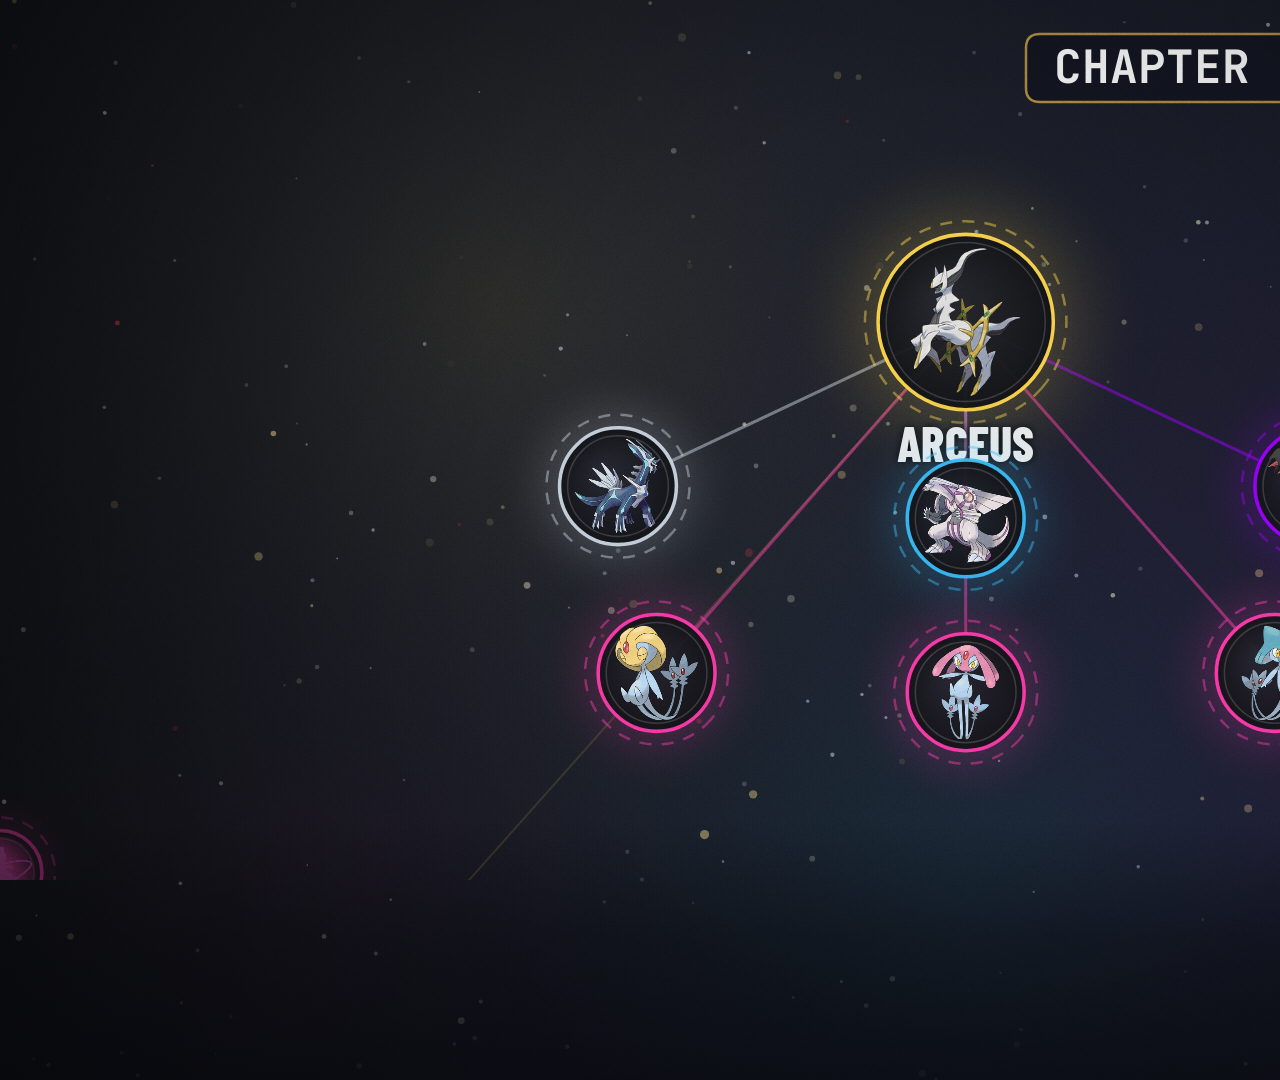
==== commit 904082d2: "Ep.4 v2 fix pass: presil blackout fillers, bottom-band fade (y880), map clip+drift, weaker tint, sta" ====
--- a/segments/s2/index.html
+++ b/segments/s2/index.html
@@ -24,7 +24,7 @@
 <script src="assets/gsap.min.js"></script>
 <script>
 'use strict';
-window.__DATA__ = {"seg": 2, "dur": 160.92, "intro": 3.2, "kick": "CHAPTER 1", "title": "THE ARCHITECTS", "beats": [{"kind": "mapbeat", "start": 3.2, "end": 8.7, "species": [], "variant": 0}, {"kind": "stage", "start": 8.7, "end": 16.7, "species": [{"name": "Arceus", "dex": 493, "t1": "Normal", "t2": null, "accent": "#FFD84D", "fact": "THE ORIGINAL ONE", "grade": null, "hero": true}], "variant": 2, "silhouette": false}, {"kind": "mapbeat", "start": 16.7, "end": 16.99, "species": [], "variant": 0}, {"kind": "stage", "start": 16.99, "end": 27.99, "species": [{"name": "Arceus", "dex": 493, "t1": "Normal", "t2": null, "accent": "#FFD84D", "fact": "THE ORIGINAL ONE", "grade": null, "hero": true}], "variant": 0}, {"kind": "stage", "start": 27.99, "end": 38.99, "species": [{"name": "Arceus", "dex": 493, "t1": "Normal", "t2": null, "accent": "#FFD84D", "fact": "THE ORIGINAL ONE", "grade": null, "hero": true}], "variant": 1}, {"kind": "stage", "start": 38.99, "end": 42.88, "species": [{"name": "Arceus", "dex": 493, "t1": "Normal", "t2": null, "accent": "#FFD84D", "fact": "THE ORIGINAL ONE", "grade": null, "hero": true}], "variant": 2}, {"kind": "stage", "start": 42.88, "end": 46.48, "species": [{"name": "Dialga", "dex": 483, "t1": "Steel", "t2": "Dragon", "accent": "#CBD5E1", "fact": "WHOSE HEARTBEAT IS TIME ITSELF", "grade": "CANON", "hero": false}], "variant": 0}, {"kind": "stage", "start": 46.48, "end": 50.04, "species": [{"name": "Palkia", "dex": 484, "t1": "Water", "t2": "Dragon", "accent": "#38BDF8", "fact": "HOLDS SPACE TOGETHER BY BREATHING", "grade": "CANON", "hero": false}], "variant": 0}, {"kind": "stage", "start": 50.04, "end": 61.04, "species": [{"name": "Giratina", "dex": 487, "t1": "Ghost", "t2": "Dragon", "accent": "#9D00FF", "fact": "MASTER OF ANTIMATTER", "grade": "CANON", "hero": false}], "variant": 0}, {"kind": "stage", "start": 61.04, "end": 67.65, "species": [{"name": "Giratina", "dex": 487, "t1": "Ghost", "t2": "Dragon", "accent": "#9D00FF", "fact": "MASTER OF ANTIMATTER", "grade": "CANON", "hero": false}], "variant": 1}, {"kind": "stage", "start": 67.65, "end": 78.65, "species": [{"name": "Uxie", "dex": 480, "t1": "Psychic", "t2": null, "accent": "#FF3CAC", "fact": "BROUGHT KNOWLEDGE", "grade": "CANON", "hero": false}, {"name": "Mesprit", "dex": 481, "t1": "Psychic", "t2": null, "accent": "#FF3CAC", "fact": "BROUGHT EMOTION", "grade": "CANON", "hero": false}, {"name": "Azelf", "dex": 482, "t1": "Psychic", "t2": null, "accent": "#FF3CAC", "fact": "BROUGHT WILLPOWER", "grade": "CANON", "hero": false}], "variant": 0}, {"kind": "stage", "start": 78.65, "end": 89.65, "species": [{"name": "Uxie", "dex": 480, "t1": "Psychic", "t2": null, "accent": "#FF3CAC", "fact": "BROUGHT KNOWLEDGE", "grade": "CANON", "hero": false}, {"name": "Mesprit", "dex": 481, "t1": "Psychic", "t2": null, "accent": "#FF3CAC", "fact": "BROUGHT EMOTION", "grade": "CANON", "hero": false}, {"name": "Azelf", "dex": 482, "t1": "Psychic", "t2": null, "accent": "#FF3CAC", "fact": "BROUGHT WILLPOWER", "grade": "CANON", "hero": false}], "variant": 1}, {"kind": "stage", "start": 89.65, "end": 100.65, "species": [{"name": "Uxie", "dex": 480, "t1": "Psychic", "t2": null, "accent": "#FF3CAC", "fact": "BROUGHT KNOWLEDGE", "grade": "CANON", "hero": false}, {"name": "Mesprit", "dex": 481, "t1": "Psychic", "t2": null, "accent": "#FF3CAC", "fact": "BROUGHT EMOTION", "grade": "CANON", "hero": false}, {"name": "Azelf", "dex": 482, "t1": "Psychic", "t2": null, "accent": "#FF3CAC", "fact": "BROUGHT WILLPOWER", "grade": "CANON", "hero": false}], "variant": 2}, {"kind": "stage", "start": 100.65, "end": 111.65, "species": [{"name": "Uxie", "dex": 480, "t1": "Psychic", "t2": null, "accent": "#FF3CAC", "fact": "BROUGHT KNOWLEDGE", "grade": "CANON", "hero": false}, {"name": "Mesprit", "dex": 481, "t1": "Psychic", "t2": null, "accent": "#FF3CAC", "fact": "BROUGHT EMOTION", "grade": "CANON", "hero": false}, {"name": "Azelf", "dex": 482, "t1": "Psychic", "t2": null, "accent": "#FF3CAC", "fact": "BROUGHT WILLPOWER", "grade": "CANON", "hero": false}], "variant": 0}, {"kind": "stage", "start": 111.65, "end": 122.65, "species": [{"name": "Uxie", "dex": 480, "t1": "Psychic", "t2": null, "accent": "#FF3CAC", "fact": "BROUGHT KNOWLEDGE", "grade": "CANON", "hero": false}, {"name": "Mesprit", "dex": 481, "t1": "Psychic", "t2": null, "accent": "#FF3CAC", "fact": "BROUGHT EMOTION", "grade": "CANON", "hero": false}, {"name": "Azelf", "dex": 482, "t1": "Psychic", "t2": null, "accent": "#FF3CAC", "fact": "BROUGHT WILLPOWER", "grade": "CANON", "hero": false}], "variant": 1}, {"kind": "stage", "start": 122.65, "end": 133.65, "species": [{"name": "Uxie", "dex": 480, "t1": "Psychic", "t2": null, "accent": "#FF3CAC", "fact": "BROUGHT KNOWLEDGE", "grade": "CANON", "hero": false}, {"name": "Mesprit", "dex": 481, "t1": "Psychic", "t2": null, "accent": "#FF3CAC", "fact": "BROUGHT EMOTION", "grade": "CANON", "hero": false}, {"name": "Azelf", "dex": 482, "t1": "Psychic", "t2": null, "accent": "#FF3CAC", "fact": "BROUGHT WILLPOWER", "grade": "CANON", "hero": false}], "variant": 2}, {"kind": "stage", "start": 133.65, "end": 144.65, "species": [{"name": "Uxie", "dex": 480, "t1": "Psychic", "t2": null, "accent": "#FF3CAC", "fact": "BROUGHT KNOWLEDGE", "grade": "CANON", "hero": false}, {"name": "Mesprit", "dex": 481, "t1": "Psychic", "t2": null, "accent": "#FF3CAC", "fact": "BROUGHT EMOTION", "grade": "CANON", "hero": false}, {"name": "Azelf", "dex": 482, "t1": "Psychic", "t2": null, "accent": "#FF3CAC", "fact": "BROUGHT WILLPOWER", "grade": "CANON", "hero": false}], "variant": 0}, {"kind": "stage", "start": 144.65, "end": 155.65, "species": [{"name": "Uxie", "dex": 480, "t1": "Psychic", "t2": null, "accent": "#FF3CAC", "fact": "BROUGHT KNOWLEDGE", "grade": "CANON", "hero": false}, {"name": "Mesprit", "dex": 481, "t1": "Psychic", "t2": null, "accent": "#FF3CAC", "fact": "BROUGHT EMOTION", "grade": "CANON", "hero": false}, {"name": "Azelf", "dex": 482, "t1": "Psychic", "t2": null, "accent": "#FF3CAC", "fact": "BROUGHT WILLPOWER", "grade": "CANON", "hero": false}], "variant": 1}, {"kind": "stage", "start": 155.65, "end": 160.92, "species": [{"name": "Uxie", "dex": 480, "t1": "Psychic", "t2": null, "accent": "#FF3CAC", "fact": "BROUGHT KNOWLEDGE", "grade": "CANON", "hero": false}, {"name": "Mesprit", "dex": 481, "t1": "Psychic", "t2": null, "accent": "#FF3CAC", "fact": "BROUGHT EMOTION", "grade": "CANON", "hero": false}, {"name": "Azelf", "dex": 482, "t1": "Psychic", "t2": null, "accent": "#FF3CAC", "fact": "BROUGHT WILLPOWER", "grade": "CANON", "hero": false}], "variant": 2}], "specials": [{"kind": "quote", "start": 31.38, "end": 37.98, "text": "It is told in mythology that this Pok\u00e9mon was born before the universe even existed.", "tag": "PEARL POK\u00c9DEX \u2014 ARCEUS"}, {"kind": "quote", "start": 97.17, "end": 102.97, "text": "It was banished for its violence.", "tag": "PLATINUM POK\u00c9DEX \u2014 GIRATINA"}, {"kind": "unown", "start": 101.33, "end": 114.33}], "mapNodes": [{"name": "Arceus", "dex": 493, "rect": [1840, 460], "x": 3200, "y": 345, "accent": "#FFD84D", "state": "new", "hero": true, "ord": 0, "label": true}, {"name": "Dialga", "dex": 483, "rect": [2530, 230], "x": 2660, "y": 600, "accent": "#CBD5E1", "state": "new", "hero": false, "ord": 1, "label": false}, {"name": "Palkia", "dex": 484, "rect": [2760, 230], "x": 3200, "y": 650, "accent": "#38BDF8", "state": "new", "hero": false, "ord": 2, "label": false}, {"name": "Giratina", "dex": 487, "rect": [460, 460], "x": 3740, "y": 600, "accent": "#9D00FF", "state": "new", "hero": false, "ord": 3, "label": false}, {"name": "Uxie", "dex": 480, "rect": [1840, 230], "x": 2720, "y": 890, "accent": "#FF3CAC", "state": "new", "hero": false, "ord": 4, "label": false}, {"name": "Mesprit", "dex": 481, "rect": [2070, 230], "x": 3200, "y": 920, "accent": "#FF3CAC", "state": "new", "hero": false, "ord": 5, "label": false}, {"name": "Azelf", "dex": 482, "rect": [2300, 230], "x": 3680, "y": 890, "accent": "#FF3CAC", "state": "new", "hero": false, "ord": 6, "label": false}, {"name": "Rayquaza", "dex": 384, "rect": [1150, 230], "x": 1000, "y": 740, "accent": "#818CF8", "state": "sil", "hero": true, "ord": 0, "label": false}, {"name": "Kyogre", "dex": 382, "rect": [690, 230], "x": 560, "y": 1080, "accent": "#38BDF8", "state": "sil", "hero": false, "ord": 0, "label": false}, {"name": "Groudon", "dex": 383, "rect": [920, 230], "x": 1440, "y": 1080, "accent": "#E2BF65", "state": "sil", "hero": false, "ord": 0, "label": false}, {"name": "Mew", "dex": 151, "rect": [920, 0], "x": 1700, "y": 1200, "accent": "#FF3CAC", "state": "sil", "hero": false, "ord": 0, "label": false}, {"name": "Regigigas", "dex": 486, "rect": [230, 460], "x": 5320, "y": 740, "accent": "#FFD84D", "state": "sil", "hero": true, "ord": 0, "label": false}, {"name": "Regirock", "dex": 377, "rect": [2530, 0], "x": 4600, "y": 1120, "accent": "#D6C48A", "state": "sil", "hero": false, "ord": 0, "label": false}, {"name": "Regice", "dex": 378, "rect": [2760, 0], "x": 4960, "y": 1200, "accent": "#7DEFF5", "state": "sil", "hero": false, "ord": 0, "label": false}, {"name": "Registeel", "dex": 379, "rect": [0, 230], "x": 5320, "y": 1240, "accent": "#CBD5E1", "state": "sil", "hero": false, "ord": 0, "label": false}, {"name": "Regieleki", "dex": 894, "rect": [2070, 1380], "x": 5680, "y": 1200, "accent": "#FFD84D", "state": "sil", "hero": false, "ord": 0, "label": false}, {"name": "Regidrago", "dex": 895, "rect": [2300, 1380], "x": 6040, "y": 1120, "accent": "#818CF8", "state": "sil", "hero": false, "ord": 0, "label": false}, {"name": "Articuno", "dex": 144, "rect": [0, 0], "x": 430, "y": 1620, "accent": "#7DEFF5", "state": "sil", "hero": false, "ord": 0, "label": false}, {"name": "Zapdos", "dex": 145, "rect": [230, 0], "x": 760, "y": 1560, "accent": "#FFD84D", "state": "sil", "hero": false, "ord": 0, "label": false}, {"name": "Moltres", "dex": 146, "rect": [460, 0], "x": 1090, "y": 1620, "accent": "#FF7A2A", "state": "sil", "hero": false, "ord": 0, "label": false}, {"name": "Ho-Oh", "dex": 250, "rect": [2070, 0], "x": 1980, "y": 1580, "accent": "#FF7A2A", "state": "sil", "hero": true, "ord": 0, "label": false}, {"name": "Lugia", "dex": 249, "rect": [1840, 0], "x": 2380, "y": 1660, "accent": "#FF3CAC", "state": "sil", "hero": false, "ord": 0, "label": false}, {"name": "Raikou", "dex": 243, "rect": [1150, 0], "x": 1620, "y": 1960, "accent": "#FFD84D", "state": "sil", "hero": false, "ord": 0, "label": false}, {"name": "Entei", "dex": 244, "rect": [1380, 0], "x": 1980, "y": 2020, "accent": "#FF7A2A", "state": "sil", "hero": false, "ord": 0, "label": false}, {"name": "Suicune", "dex": 245, "rect": [1610, 0], "x": 2340, "y": 1960, "accent": "#38BDF8", "state": "sil", "hero": false, "ord": 0, "label": false}, {"name": "Latias", "dex": 380, "rect": [230, 230], "x": 430, "y": 1980, "accent": "#818CF8", "state": "sil", "hero": false, "ord": 0, "label": false}, {"name": "Latios", "dex": 381, "rect": [460, 230], "x": 800, "y": 2040, "accent": "#818CF8", "state": "sil", "hero": false, "ord": 0, "label": false}, {"name": "Celebi", "dex": 251, "rect": [2300, 0], "x": 1250, "y": 1880, "accent": "#FF3CAC", "state": "sil", "hero": false, "ord": 0, "label": false}, {"name": "Jirachi", "dex": 385, "rect": [1380, 230], "x": 1250, "y": 2130, "accent": "#CBD5E1", "state": "sil", "hero": false, "ord": 0, "label": false}, {"name": "Heatran", "dex": 485, "rect": [0, 460], "x": 3820, "y": 1560, "accent": "#FF7A2A", "state": "sil", "hero": false, "ord": 0, "label": false}, {"name": "Cresselia", "dex": 488, "rect": [690, 460], "x": 4180, "y": 1560, "accent": "#FF3CAC", "state": "sil", "hero": false, "ord": 0, "label": false}, {"name": "Darkrai", "dex": 491, "rect": [1380, 460], "x": 4180, "y": 1800, "accent": "#94A3B8", "state": "sil", "hero": false, "ord": 0, "label": false}, {"name": "Shaymin", "dex": 492, "rect": [1610, 460], "x": 3820, "y": 1800, "accent": "#4ADE80", "state": "sil", "hero": false, "ord": 0, "label": false}, {"name": "Manaphy", "dex": 490, "rect": [1150, 460], "x": 3820, "y": 2040, "accent": "#38BDF8", "state": "sil", "hero": false, "ord": 0, "label": false}, {"name": "Phione", "dex": 489, "rect": [920, 460], "x": 4120, "y": 2100, "accent": "#38BDF8", "state": "sil", "hero": false, "ord": 0, "label": false}, {"name": "Reshiram", "dex": 643, "rect": [460, 690], "x": 4780, "y": 1720, "accent": "#818CF8", "state": "sil", "hero": true, "ord": 0, "label": false}, {"name": "Zekrom", "dex": 644, "rect": [690, 690], "x": 5320, "y": 1720, "accent": "#818CF8", "state": "sil", "hero": true, "ord": 0, "label": false}, {"name": "Kyurem", "dex": 646, "rect": [1150, 690], "x": 5050, "y": 1930, "accent": "#818CF8", "state": "sil", "hero": true, "ord": 0, "label": false}, {"name": "Victini", "dex": 494, "rect": [2070, 460], "x": 4550, "y": 1930, "accent": "#FF3CAC", "state": "sil", "hero": false, "ord": 0, "label": false}, {"name": "Tornadus", "dex": 641, "rect": [0, 690], "x": 5600, "y": 1560, "accent": "#A5B4FC", "state": "sil", "hero": false, "ord": 0, "label": false}, {"name": "Thundurus", "dex": 642, "rect": [230, 690], "x": 5900, "y": 1560, "accent": "#FFD84D", "state": "sil", "hero": false, "ord": 0, "label": false}, {"name": "Landorus", "dex": 645, "rect": [920, 690], "x": 5750, "y": 1780, "accent": "#E2BF65", "state": "sil", "hero": false, "ord": 0, "label": false}, {"name": "Enamorus", "dex": 905, "rect": [230, 1610], "x": 6050, "y": 1780, "accent": "#F9A8D4", "state": "sil", "hero": false, "ord": 0, "label": false}, {"name": "Cobalion", "dex": 638, "rect": [2300, 460], "x": 4380, "y": 2130, "accent": "#CBD5E1", "state": "sil", "hero": false, "ord": 0, "label": false}, {"name": "Terrakion", "dex": 639, "rect": [2530, 460], "x": 4720, "y": 2170, "accent": "#D6C48A", "state": "sil", "hero": false, "ord": 0, "label": false}, {"name": "Virizion", "dex": 640, "rect": [2760, 460], "x": 5060, "y": 2130, "accent": "#4ADE80", "state": "sil", "hero": false, "ord": 0, "label": false}, {"name": "Keldeo", "dex": 647, "rect": [1380, 690], "x": 5380, "y": 2170, "accent": "#38BDF8", "state": "sil", "hero": false, "ord": 0, "label": false}, {"name": "Xerneas", "dex": 716, "rect": [2070, 690], "x": 5660, "y": 2040, "accent": "#F9A8D4", "state": "sil", "hero": false, "ord": 0, "label": false}, {"name": "Yveltal", "dex": 717, "rect": [2300, 690], "x": 5960, "y": 2040, "accent": "#94A3B8", "state": "sil", "hero": false, "ord": 0, "label": false}, {"name": "Zygarde", "dex": 718, "rect": [2530, 690], "x": 5810, "y": 2180, "accent": "#818CF8", "state": "sil", "hero": false, "ord": 0, "label": false}, {"name": "Mewtwo", "dex": 150, "rect": [690, 0], "x": 500, "y": 2480, "accent": "#FF3CAC", "state": "sil", "hero": true, "ord": 0, "label": false}, {"name": "Genesect", "dex": 649, "rect": [1840, 690], "x": 900, "y": 2440, "accent": "#A3E635", "state": "sil", "hero": false, "ord": 0, "label": false}, {"name": "Type: Null", "dex": 772, "rect": [460, 920], "x": 1300, "y": 2480, "accent": "#FFD84D", "state": "sil", "hero": false, "ord": 0, "label": false}, {"name": "Silvally", "dex": 773, "rect": [690, 920], "x": 1300, "y": 2680, "accent": "#FFD84D", "state": "sil", "hero": false, "ord": 0, "label": false}, {"name": "Magearna", "dex": 801, "rect": [1610, 1150], "x": 880, "y": 2680, "accent": "#CBD5E1", "state": "sil", "hero": false, "ord": 0, "label": false}, {"name": "Diancie", "dex": 719, "rect": [2760, 690], "x": 500, "y": 2740, "accent": "#D6C48A", "state": "sil", "hero": false, "ord": 0, "label": false}, {"name": "Kubfu", "dex": 891, "rect": [1380, 1380], "x": 1750, "y": 2440, "accent": "#FF3B5C", "state": "sil", "hero": false, "ord": 0, "label": false}, {"name": "Urshifu", "dex": 892, "rect": [1610, 1380], "x": 1750, "y": 2660, "accent": "#FF3B5C", "state": "sil", "hero": false, "ord": 0, "label": false}, {"name": "Pecharunt", "dex": 1025, "rect": [1610, 2070], "x": 2350, "y": 2420, "accent": "#C084FC", "state": "sil", "hero": true, "ord": 0, "label": false}, {"name": "Ogerpon", "dex": 1017, "rect": [230, 2070], "x": 2780, "y": 2420, "accent": "#4ADE80", "state": "sil", "hero": true, "ord": 0, "label": false}, {"name": "Okidogi", "dex": 1014, "rect": [2530, 1840], "x": 2200, "y": 2640, "accent": "#C084FC", "state": "sil", "hero": false, "ord": 0, "label": false}, {"name": "Munkidori", "dex": 1015, "rect": [2760, 1840], "x": 2480, "y": 2680, "accent": "#C084FC", "state": "sil", "hero": false, "ord": 0, "label": false}, {"name": "Fezandipiti", "dex": 1016, "rect": [0, 2070], "x": 2760, "y": 2640, "accent": "#C084FC", "state": "sil", "hero": false, "ord": 0, "label": false}, {"name": "Volcanion", "dex": 721, "rect": [230, 920], "x": 330, "y": 2860, "accent": "#FF7A2A", "state": "sil", "hero": false, "ord": 0, "label": false}, {"name": "Hoopa", "dex": 720, "rect": [0, 920], "x": 680, "y": 2900, "accent": "#FF3CAC", "state": "sil", "hero": false, "ord": 0, "label": false}, {"name": "Marshadow", "dex": 802, "rect": [1840, 1150], "x": 1010, "y": 2890, "accent": "#FF3B5C", "state": "sil", "hero": false, "ord": 0, "label": false}, {"name": "Zeraora", "dex": 807, "rect": [0, 1380], "x": 1260, "y": 2900, "accent": "#FFD84D", "state": "sil", "hero": false, "ord": 0, "label": false}, {"name": "Meloetta", "dex": 648, "rect": [1610, 690], "x": 1570, "y": 2860, "accent": "#FFD84D", "state": "sil", "hero": false, "ord": 0, "label": false}, {"name": "Meltan", "dex": 808, "rect": [230, 1380], "x": 1880, "y": 2900, "accent": "#CBD5E1", "state": "sil", "hero": false, "ord": 0, "label": false}, {"name": "Melmetal", "dex": 809, "rect": [460, 1380], "x": 2190, "y": 2860, "accent": "#CBD5E1", "state": "sil", "hero": false, "ord": 0, "label": false}, {"name": "Zarude", "dex": 893, "rect": [1840, 1380], "x": 2500, "y": 2900, "accent": "#94A3B8", "state": "sil", "hero": false, "ord": 0, "label": false}, {"name": "Deoxys", "dex": 386, "rect": [1610, 230], "x": 3650, "y": 2440, "accent": "#FF3CAC", "state": "sil", "hero": false, "ord": 0, "label": false}, {"name": "Eternatus", "dex": 890, "rect": [1150, 1380], "x": 4450, "y": 2460, "accent": "#C084FC", "state": "sil", "hero": true, "ord": 0, "label": false}, {"name": "Zacian", "dex": 888, "rect": [690, 1380], "x": 3900, "y": 2600, "accent": "#F9A8D4", "state": "sil", "hero": false, "ord": 0, "label": false}, {"name": "Zamazenta", "dex": 889, "rect": [920, 1380], "x": 4280, "y": 2760, "accent": "#FF3B5C", "state": "sil", "hero": false, "ord": 0, "label": false}, {"name": "Calyrex", "dex": 898, "rect": [0, 1610], "x": 4900, "y": 2440, "accent": "#FF3CAC", "state": "sil", "hero": false, "ord": 0, "label": false}, {"name": "Glastrier", "dex": 896, "rect": [2530, 1380], "x": 4780, "y": 2660, "accent": "#7DEFF5", "state": "sil", "hero": false, "ord": 0, "label": false}, {"name": "Spectrier", "dex": 897, "rect": [2760, 1380], "x": 5080, "y": 2660, "accent": "#9D00FF", "state": "sil", "hero": false, "ord": 0, "label": false}, {"name": "Tapu Koko", "dex": 785, "rect": [920, 920], "x": 5300, "y": 2400, "accent": "#FFD84D", "state": "sil", "hero": false, "ord": 0, "label": false}, {"name": "Tapu Lele", "dex": 786, "rect": [1150, 920], "x": 5560, "y": 2440, "accent": "#FF3CAC", "state": "sil", "hero": false, "ord": 0, "label": false}, {"name": "Tapu Bulu", "dex": 787, "rect": [1380, 920], "x": 5820, "y": 2400, "accent": "#4ADE80", "state": "sil", "hero": false, "ord": 0, "label": false}, {"name": "Tapu Fini", "dex": 788, "rect": [1610, 920], "x": 6080, "y": 2440, "accent": "#38BDF8", "state": "sil", "hero": false, "ord": 0, "label": false}, {"name": "Necrozma", "dex": 800, "rect": [1380, 1150], "x": 5640, "y": 2560, "accent": "#FF3CAC", "state": "sil", "hero": true, "ord": 0, "label": false}, {"name": "Cosmog", "dex": 789, "rect": [1840, 920], "x": 5200, "y": 2760, "accent": "#FF3CAC", "state": "sil", "hero": false, "ord": 0, "label": false}, {"name": "Cosmoem", "dex": 790, "rect": [2070, 920], "x": 5460, "y": 2800, "accent": "#FF3CAC", "state": "sil", "hero": false, "ord": 0, "label": false}, {"name": "Solgaleo", "dex": 791, "rect": [2300, 920], "x": 5760, "y": 2740, "accent": "#FF3CAC", "state": "sil", "hero": false, "ord": 0, "label": false}, {"name": "Lunala", "dex": 792, "rect": [2530, 920], "x": 6080, "y": 2780, "accent": "#FF3CAC", "state": "sil", "hero": false, "ord": 0, "label": false}, {"name": "Nihilego", "dex": 793, "rect": [2760, 920], "x": 3520, "y": 2900, "accent": "#D6C48A", "state": "sil", "hero": false, "ord": 0, "label": false}, {"name": "Buzzwole", "dex": 794, "rect": [0, 1150], "x": 3772, "y": 2900, "accent": "#A3E635", "state": "sil", "hero": false, "ord": 0, "label": false}, {"name": "Pheromosa", "dex": 795, "rect": [230, 1150], "x": 4024, "y": 2900, "accent": "#A3E635", "state": "sil", "hero": false, "ord": 0, "label": false}, {"name": "Xurkitree", "dex": 796, "rect": [460, 1150], "x": 4276, "y": 2900, "accent": "#FFD84D", "state": "sil", "hero": false, "ord": 0, "label": false}, {"name": "Celesteela", "dex": 797, "rect": [690, 1150], "x": 4528, "y": 2900, "accent": "#CBD5E1", "state": "sil", "hero": false, "ord": 0, "label": false}, {"name": "Kartana", "dex": 798, "rect": [920, 1150], "x": 4780, "y": 2900, "accent": "#4ADE80", "state": "sil", "hero": false, "ord": 0, "label": false}, {"name": "Guzzlord", "dex": 799, "rect": [1150, 1150], "x": 5032, "y": 2900, "accent": "#94A3B8", "state": "sil", "hero": false, "ord": 0, "label": false}, {"name": "Poipole", "dex": 803, "rect": [2070, 1150], "x": 5284, "y": 2900, "accent": "#C084FC", "state": "sil", "hero": false, "ord": 0, "label": false}, {"name": "Naganadel", "dex": 804, "rect": [2300, 1150], "x": 5536, "y": 2900, "accent": "#C084FC", "state": "sil", "hero": false, "ord": 0, "label": false}, {"name": "Stakataka", "dex": 805, "rect": [2530, 1150], "x": 5788, "y": 2900, "accent": "#D6C48A", "state": "sil", "hero": false, "ord": 0, "label": false}, {"name": "Blacephalon", "dex": 806, "rect": [2760, 1150], "x": 6040, "y": 2900, "accent": "#FF7A2A", "state": "sil", "hero": false, "ord": 0, "label": false}, {"name": "Wo-Chien", "dex": 1001, "rect": [230, 1840], "x": 400, "y": 3180, "accent": "#94A3B8", "state": "sil", "hero": false, "ord": 0, "label": false}, {"name": "Chien-Pao", "dex": 1002, "rect": [460, 1840], "x": 720, "y": 3180, "accent": "#94A3B8", "state": "sil", "hero": false, "ord": 0, "label": false}, {"name": "Ting-Lu", "dex": 1003, "rect": [690, 1840], "x": 400, "y": 3400, "accent": "#94A3B8", "state": "sil", "hero": false, "ord": 0, "label": false}, {"name": "Chi-Yu", "dex": 1004, "rect": [920, 1840], "x": 720, "y": 3400, "accent": "#94A3B8", "state": "sil", "hero": false, "ord": 0, "label": false}, {"name": "Great Tusk", "dex": 984, "rect": [460, 1610], "x": 1180, "y": 3180, "accent": "#E2BF65", "state": "sil", "hero": false, "ord": 0, "label": false}, {"name": "Scream Tail", "dex": 985, "rect": [690, 1610], "x": 1480, "y": 3180, "accent": "#F9A8D4", "state": "sil", "hero": false, "ord": 0, "label": false}, {"name": "Brute Bonnet", "dex": 986, "rect": [920, 1610], "x": 1780, "y": 3180, "accent": "#4ADE80", "state": "sil", "hero": false, "ord": 0, "label": false}, {"name": "Flutter Mane", "dex": 987, "rect": [1150, 1610], "x": 2080, "y": 3180, "accent": "#9D00FF", "state": "sil", "hero": false, "ord": 0, "label": false}, {"name": "Slither Wing", "dex": 988, "rect": [1380, 1610], "x": 2380, "y": 3180, "accent": "#A3E635", "state": "sil", "hero": false, "ord": 0, "label": false}, {"name": "Sandy Shocks", "dex": 989, "rect": [1610, 1610], "x": 2680, "y": 3180, "accent": "#FFD84D", "state": "sil", "hero": false, "ord": 0, "label": false}, {"name": "Roaring Moon", "dex": 1005, "rect": [1150, 1840], "x": 1330, "y": 3370, "accent": "#818CF8", "state": "sil", "hero": false, "ord": 0, "label": false}, {"name": "Walking Wake", "dex": 1009, "rect": [2070, 1840], "x": 1630, "y": 3370, "accent": "#38BDF8", "state": "sil", "hero": false, "ord": 0, "label": false}, {"name": "Gouging Fire", "dex": 1023, "rect": [1150, 2070], "x": 1930, "y": 3370, "accent": "#FF7A2A", "state": "sil", "hero": false, "ord": 0, "label": false}, {"name": "Raging Bolt", "dex": 1022, "rect": [920, 2070], "x": 2230, "y": 3370, "accent": "#FFD84D", "state": "sil", "hero": false, "ord": 0, "label": false}, {"name": "Koraidon", "dex": 1007, "rect": [1610, 1840], "x": 2530, "y": 3370, "accent": "#FF3B5C", "state": "sil", "hero": true, "ord": 0, "label": false}, {"name": "Iron Treads", "dex": 990, "rect": [1840, 1610], "x": 3720, "y": 3180, "accent": "#E2BF65", "state": "sil", "hero": false, "ord": 0, "label": false}, {"name": "Iron Bundle", "dex": 991, "rect": [2070, 1610], "x": 4020, "y": 3180, "accent": "#7DEFF5", "state": "sil", "hero": false, "ord": 0, "label": false}, {"name": "Iron Hands", "dex": 992, "rect": [2300, 1610], "x": 4320, "y": 3180, "accent": "#FF3B5C", "state": "sil", "hero": false, "ord": 0, "label": false}, {"name": "Iron Jugulis", "dex": 993, "rect": [2530, 1610], "x": 4620, "y": 3180, "accent": "#94A3B8", "state": "sil", "hero": false, "ord": 0, "label": false}, {"name": "Iron Moth", "dex": 994, "rect": [2760, 1610], "x": 4920, "y": 3180, "accent": "#FF7A2A", "state": "sil", "hero": false, "ord": 0, "label": false}, {"name": "Iron Thorns", "dex": 995, "rect": [0, 1840], "x": 5220, "y": 3180, "accent": "#D6C48A", "state": "sil", "hero": false, "ord": 0, "label": false}, {"name": "Iron Valiant", "dex": 1006, "rect": [1380, 1840], "x": 3870, "y": 3370, "accent": "#F9A8D4", "state": "sil", "hero": false, "ord": 0, "label": false}, {"name": "Iron Leaves", "dex": 1010, "rect": [2300, 1840], "x": 4170, "y": 3370, "accent": "#4ADE80", "state": "sil", "hero": false, "ord": 0, "label": false}, {"name": "Iron Boulder", "dex": 1020, "rect": [460, 2070], "x": 4470, "y": 3370, "accent": "#D6C48A", "state": "sil", "hero": false, "ord": 0, "label": false}, {"name": "Iron Crown", "dex": 1021, "rect": [690, 2070], "x": 4770, "y": 3370, "accent": "#CBD5E1", "state": "sil", "hero": false, "ord": 0, "label": false}, {"name": "Miraidon", "dex": 1008, "rect": [1840, 1840], "x": 5070, "y": 3370, "accent": "#FFD84D", "state": "sil", "hero": true, "ord": 0, "label": false}, {"name": "Terapagos", "dex": 1024, "rect": [1380, 2070], "x": 3200, "y": 3420, "accent": "#FFD84D", "state": "sil", "hero": true, "ord": 0, "label": false}], "mapEdges": [{"a": 0, "b": 1, "style": "solid"}, {"a": 0, "b": 2, "style": "solid"}, {"a": 0, "b": 3, "style": "solid"}, {"a": 0, "b": 4, "style": "solid"}, {"a": 0, "b": 5, "style": "solid"}, {"a": 0, "b": 6, "style": "solid"}, {"a": 7, "b": 9, "style": "solid"}, {"a": 7, "b": 8, "style": "solid"}, {"a": 11, "b": 12, "style": "solid"}, {"a": 11, "b": 13, "style": "solid"}, {"a": 11, "b": 14, "style": "solid"}, {"a": 11, "b": 15, "style": "solid"}, {"a": 11, "b": 16, "style": "solid"}, {"a": 20, "b": 22, "style": "solid"}, {"a": 20, "b": 23, "style": "solid"}, {"a": 20, "b": 24, "style": "solid"}, {"a": 21, "b": 17, "style": "dashed"}, {"a": 21, "b": 18, "style": "dashed"}, {"a": 21, "b": 19, "style": "dashed"}, {"a": 25, "b": 26, "style": "dashed"}, {"a": 33, "b": 34, "style": "solid"}, {"a": 30, "b": 31, "style": "solid"}, {"a": 41, "b": 39, "style": "dashed"}, {"a": 41, "b": 40, "style": "dashed"}, {"a": 41, "b": 42, "style": "solid"}, {"a": 43, "b": 44, "style": "solid"}, {"a": 43, "b": 45, "style": "solid"}, {"a": 43, "b": 46, "style": "solid"}, {"a": 49, "b": 47, "style": "solid"}, {"a": 49, "b": 48, "style": "solid"}, {"a": 10, "b": 50, "style": "callback"}, {"a": 52, "b": 53, "style": "solid"}, {"a": 56, "b": 57, "style": "solid"}, {"a": 68, "b": 69, "style": "solid"}, {"a": 58, "b": 60, "style": "chain"}, {"a": 58, "b": 61, "style": "chain"}, {"a": 58, "b": 62, "style": "chain"}, {"a": 58, "b": 59, "style": "truth"}, {"a": 0, "b": 52, "style": "callback"}, {"a": 83, "b": 84, "style": "solid"}, {"a": 84, "b": 85, "style": "solid"}, {"a": 84, "b": 86, "style": "solid"}, {"a": 82, "b": 85, "style": "chain"}, {"a": 82, "b": 86, "style": "chain"}, {"a": 78, "b": 85, "style": "dashed"}, {"a": 78, "b": 86, "style": "dashed"}, {"a": 72, "b": 73, "style": "clash"}, {"a": 72, "b": 74, "style": "clash"}, {"a": 73, "b": 74, "style": "dashed"}, {"a": 75, "b": 76, "style": "solid"}, {"a": 75, "b": 77, "style": "solid"}, {"a": 94, "b": 95, "style": "solid"}, {"a": 124, "b": 112, "style": "dashed"}, {"a": 124, "b": 123, "style": "dashed"}, {"a": 24, "b": 109, "style": "echo"}, {"a": 23, "b": 110, "style": "echo"}, {"a": 22, "b": 111, "style": "echo"}, {"a": 43, "b": 122, "style": "echo"}, {"a": 44, "b": 121, "style": "echo"}, {"a": 45, "b": 120, "style": "echo"}], "mapFit": {"s": 0.6393, "ox": -1085.7, "oy": 95.7, "r": 58}, "mapNewCount": 7, "counter": [{"t": 0, "n": 0}, {"t": 17.34, "n": 1}, {"t": 43.23, "n": 2}, {"t": 46.83, "n": 3}, {"t": 50.39, "n": 4}, {"t": 68.0, "n": 5}, {"t": 68.0, "n": 6}, {"t": 68.0, "n": 7}], "imgs": ["201", "480", "481", "482", "483", "484", "487", "493", "sheet"]};
+window.__DATA__ = {"seg": 2, "dur": 160.92, "intro": 3.2, "kick": "CHAPTER 1", "title": "THE ARCHITECTS", "beats": [{"kind": "mapbeat", "start": 3.2, "end": 8.7, "species": [], "variant": 0}, {"kind": "stage", "start": 8.7, "end": 16.7, "species": [{"name": "Arceus", "dex": 493, "t1": "Normal", "t2": null, "accent": "#FFD84D", "fact": "THE ORIGINAL ONE", "grade": null, "hero": true}], "variant": 2, "presil": true}, {"kind": "mapbeat", "start": 16.7, "end": 16.99, "species": [], "variant": 0}, {"kind": "stage", "start": 16.99, "end": 27.99, "species": [{"name": "Arceus", "dex": 493, "t1": "Normal", "t2": null, "accent": "#FFD84D", "fact": "THE ORIGINAL ONE", "grade": null, "hero": true}], "variant": 0}, {"kind": "stage", "start": 27.99, "end": 38.99, "species": [{"name": "Arceus", "dex": 493, "t1": "Normal", "t2": null, "accent": "#FFD84D", "fact": "THE ORIGINAL ONE", "grade": null, "hero": true}], "variant": 1}, {"kind": "stage", "start": 38.99, "end": 42.88, "species": [{"name": "Arceus", "dex": 493, "t1": "Normal", "t2": null, "accent": "#FFD84D", "fact": "THE ORIGINAL ONE", "grade": null, "hero": true}], "variant": 2}, {"kind": "stage", "start": 42.88, "end": 46.48, "species": [{"name": "Dialga", "dex": 483, "t1": "Steel", "t2": "Dragon", "accent": "#CBD5E1", "fact": "WHOSE HEARTBEAT IS TIME ITSELF", "grade": "CANON", "hero": false}], "variant": 0}, {"kind": "stage", "start": 46.48, "end": 50.04, "species": [{"name": "Palkia", "dex": 484, "t1": "Water", "t2": "Dragon", "accent": "#38BDF8", "fact": "HOLDS SPACE TOGETHER BY BREATHING", "grade": "CANON", "hero": false}], "variant": 0}, {"kind": "stage", "start": 50.04, "end": 61.04, "species": [{"name": "Giratina", "dex": 487, "t1": "Ghost", "t2": "Dragon", "accent": "#9D00FF", "fact": "MASTER OF ANTIMATTER", "grade": "CANON", "hero": false}], "variant": 0}, {"kind": "stage", "start": 61.04, "end": 67.65, "species": [{"name": "Giratina", "dex": 487, "t1": "Ghost", "t2": "Dragon", "accent": "#9D00FF", "fact": "MASTER OF ANTIMATTER", "grade": "CANON", "hero": false}], "variant": 1}, {"kind": "stage", "start": 67.65, "end": 78.65, "species": [{"name": "Uxie", "dex": 480, "t1": "Psychic", "t2": null, "accent": "#FF3CAC", "fact": "BROUGHT KNOWLEDGE", "grade": "CANON", "hero": false}, {"name": "Mesprit", "dex": 481, "t1": "Psychic", "t2": null, "accent": "#FF3CAC", "fact": "BROUGHT EMOTION", "grade": "CANON", "hero": false}, {"name": "Azelf", "dex": 482, "t1": "Psychic", "t2": null, "accent": "#FF3CAC", "fact": "BROUGHT WILLPOWER", "grade": "CANON", "hero": false}], "variant": 0}, {"kind": "stage", "start": 78.65, "end": 89.65, "species": [{"name": "Uxie", "dex": 480, "t1": "Psychic", "t2": null, "accent": "#FF3CAC", "fact": "BROUGHT KNOWLEDGE", "grade": "CANON", "hero": false}, {"name": "Mesprit", "dex": 481, "t1": "Psychic", "t2": null, "accent": "#FF3CAC", "fact": "BROUGHT EMOTION", "grade": "CANON", "hero": false}, {"name": "Azelf", "dex": 482, "t1": "Psychic", "t2": null, "accent": "#FF3CAC", "fact": "BROUGHT WILLPOWER", "grade": "CANON", "hero": false}], "variant": 1}, {"kind": "stage", "start": 89.65, "end": 100.65, "species": [{"name": "Uxie", "dex": 480, "t1": "Psychic", "t2": null, "accent": "#FF3CAC", "fact": "BROUGHT KNOWLEDGE", "grade": "CANON", "hero": false}, {"name": "Mesprit", "dex": 481, "t1": "Psychic", "t2": null, "accent": "#FF3CAC", "fact": "BROUGHT EMOTION", "grade": "CANON", "hero": false}, {"name": "Azelf", "dex": 482, "t1": "Psychic", "t2": null, "accent": "#FF3CAC", "fact": "BROUGHT WILLPOWER", "grade": "CANON", "hero": false}], "variant": 2}, {"kind": "stage", "start": 100.65, "end": 111.65, "species": [{"name": "Uxie", "dex": 480, "t1": "Psychic", "t2": null, "accent": "#FF3CAC", "fact": "BROUGHT KNOWLEDGE", "grade": "CANON", "hero": false}, {"name": "Mesprit", "dex": 481, "t1": "Psychic", "t2": null, "accent": "#FF3CAC", "fact": "BROUGHT EMOTION", "grade": "CANON", "hero": false}, {"name": "Azelf", "dex": 482, "t1": "Psychic", "t2": null, "accent": "#FF3CAC", "fact": "BROUGHT WILLPOWER", "grade": "CANON", "hero": false}], "variant": 0}, {"kind": "stage", "start": 111.65, "end": 122.65, "species": [{"name": "Uxie", "dex": 480, "t1": "Psychic", "t2": null, "accent": "#FF3CAC", "fact": "BROUGHT KNOWLEDGE", "grade": "CANON", "hero": false}, {"name": "Mesprit", "dex": 481, "t1": "Psychic", "t2": null, "accent": "#FF3CAC", "fact": "BROUGHT EMOTION", "grade": "CANON", "hero": false}, {"name": "Azelf", "dex": 482, "t1": "Psychic", "t2": null, "accent": "#FF3CAC", "fact": "BROUGHT WILLPOWER", "grade": "CANON", "hero": false}], "variant": 1}, {"kind": "stage", "start": 122.65, "end": 133.65, "species": [{"name": "Uxie", "dex": 480, "t1": "Psychic", "t2": null, "accent": "#FF3CAC", "fact": "BROUGHT KNOWLEDGE", "grade": "CANON", "hero": false}, {"name": "Mesprit", "dex": 481, "t1": "Psychic", "t2": null, "accent": "#FF3CAC", "fact": "BROUGHT EMOTION", "grade": "CANON", "hero": false}, {"name": "Azelf", "dex": 482, "t1": "Psychic", "t2": null, "accent": "#FF3CAC", "fact": "BROUGHT WILLPOWER", "grade": "CANON", "hero": false}], "variant": 2}, {"kind": "stage", "start": 133.65, "end": 144.65, "species": [{"name": "Uxie", "dex": 480, "t1": "Psychic", "t2": null, "accent": "#FF3CAC", "fact": "BROUGHT KNOWLEDGE", "grade": "CANON", "hero": false}, {"name": "Mesprit", "dex": 481, "t1": "Psychic", "t2": null, "accent": "#FF3CAC", "fact": "BROUGHT EMOTION", "grade": "CANON", "hero": false}, {"name": "Azelf", "dex": 482, "t1": "Psychic", "t2": null, "accent": "#FF3CAC", "fact": "BROUGHT WILLPOWER", "grade": "CANON", "hero": false}], "variant": 0}, {"kind": "stage", "start": 144.65, "end": 155.65, "species": [{"name": "Uxie", "dex": 480, "t1": "Psychic", "t2": null, "accent": "#FF3CAC", "fact": "BROUGHT KNOWLEDGE", "grade": "CANON", "hero": false}, {"name": "Mesprit", "dex": 481, "t1": "Psychic", "t2": null, "accent": "#FF3CAC", "fact": "BROUGHT EMOTION", "grade": "CANON", "hero": false}, {"name": "Azelf", "dex": 482, "t1": "Psychic", "t2": null, "accent": "#FF3CAC", "fact": "BROUGHT WILLPOWER", "grade": "CANON", "hero": false}], "variant": 1}, {"kind": "stage", "start": 155.65, "end": 160.92, "species": [{"name": "Uxie", "dex": 480, "t1": "Psychic", "t2": null, "accent": "#FF3CAC", "fact": "BROUGHT KNOWLEDGE", "grade": "CANON", "hero": false}, {"name": "Mesprit", "dex": 481, "t1": "Psychic", "t2": null, "accent": "#FF3CAC", "fact": "BROUGHT EMOTION", "grade": "CANON", "hero": false}, {"name": "Azelf", "dex": 482, "t1": "Psychic", "t2": null, "accent": "#FF3CAC", "fact": "BROUGHT WILLPOWER", "grade": "CANON", "hero": false}], "variant": 2}], "specials": [{"kind": "quote", "start": 31.38, "end": 37.98, "text": "It is told in mythology that this Pok\u00e9mon was born before the universe even existed.", "tag": "PEARL POK\u00c9DEX \u2014 ARCEUS"}, {"kind": "quote", "start": 97.17, "end": 102.97, "text": "It was banished for its violence.", "tag": "PLATINUM POK\u00c9DEX \u2014 GIRATINA"}, {"kind": "unown", "start": 101.33, "end": 114.33}], "mapNodes": [{"name": "Arceus", "dex": 493, "rect": [1840, 460], "x": 3200, "y": 345, "accent": "#FFD84D", "state": "new", "hero": true, "ord": 0, "label": true}, {"name": "Dialga", "dex": 483, "rect": [2530, 230], "x": 2660, "y": 600, "accent": "#CBD5E1", "state": "new", "hero": false, "ord": 1, "label": false}, {"name": "Palkia", "dex": 484, "rect": [2760, 230], "x": 3200, "y": 650, "accent": "#38BDF8", "state": "new", "hero": false, "ord": 2, "label": false}, {"name": "Giratina", "dex": 487, "rect": [460, 460], "x": 3740, "y": 600, "accent": "#9D00FF", "state": "new", "hero": false, "ord": 3, "label": false}, {"name": "Uxie", "dex": 480, "rect": [1840, 230], "x": 2720, "y": 890, "accent": "#FF3CAC", "state": "new", "hero": false, "ord": 4, "label": false}, {"name": "Mesprit", "dex": 481, "rect": [2070, 230], "x": 3200, "y": 920, "accent": "#FF3CAC", "state": "new", "hero": false, "ord": 5, "label": false}, {"name": "Azelf", "dex": 482, "rect": [2300, 230], "x": 3680, "y": 890, "accent": "#FF3CAC", "state": "new", "hero": false, "ord": 6, "label": false}, {"name": "Rayquaza", "dex": 384, "rect": [1150, 230], "x": 1000, "y": 740, "accent": "#818CF8", "state": "sil", "hero": true, "ord": 0, "label": false}, {"name": "Kyogre", "dex": 382, "rect": [690, 230], "x": 560, "y": 1080, "accent": "#38BDF8", "state": "sil", "hero": false, "ord": 0, "label": false}, {"name": "Groudon", "dex": 383, "rect": [920, 230], "x": 1440, "y": 1080, "accent": "#E2BF65", "state": "sil", "hero": false, "ord": 0, "label": false}, {"name": "Mew", "dex": 151, "rect": [920, 0], "x": 1700, "y": 1200, "accent": "#FF3CAC", "state": "sil", "hero": false, "ord": 0, "label": false}, {"name": "Regigigas", "dex": 486, "rect": [230, 460], "x": 5320, "y": 740, "accent": "#FFD84D", "state": "sil", "hero": true, "ord": 0, "label": false}, {"name": "Regirock", "dex": 377, "rect": [2530, 0], "x": 4600, "y": 1120, "accent": "#D6C48A", "state": "sil", "hero": false, "ord": 0, "label": false}, {"name": "Regice", "dex": 378, "rect": [2760, 0], "x": 4960, "y": 1200, "accent": "#7DEFF5", "state": "sil", "hero": false, "ord": 0, "label": false}, {"name": "Registeel", "dex": 379, "rect": [0, 230], "x": 5320, "y": 1240, "accent": "#CBD5E1", "state": "sil", "hero": false, "ord": 0, "label": false}, {"name": "Regieleki", "dex": 894, "rect": [2070, 1380], "x": 5680, "y": 1200, "accent": "#FFD84D", "state": "sil", "hero": false, "ord": 0, "label": false}, {"name": "Regidrago", "dex": 895, "rect": [2300, 1380], "x": 6040, "y": 1120, "accent": "#818CF8", "state": "sil", "hero": false, "ord": 0, "label": false}, {"name": "Articuno", "dex": 144, "rect": [0, 0], "x": 430, "y": 1620, "accent": "#7DEFF5", "state": "sil", "hero": false, "ord": 0, "label": false}, {"name": "Zapdos", "dex": 145, "rect": [230, 0], "x": 760, "y": 1560, "accent": "#FFD84D", "state": "sil", "hero": false, "ord": 0, "label": false}, {"name": "Moltres", "dex": 146, "rect": [460, 0], "x": 1090, "y": 1620, "accent": "#FF7A2A", "state": "sil", "hero": false, "ord": 0, "label": false}, {"name": "Ho-Oh", "dex": 250, "rect": [2070, 0], "x": 1980, "y": 1580, "accent": "#FF7A2A", "state": "sil", "hero": true, "ord": 0, "label": false}, {"name": "Lugia", "dex": 249, "rect": [1840, 0], "x": 2380, "y": 1660, "accent": "#FF3CAC", "state": "sil", "hero": false, "ord": 0, "label": false}, {"name": "Raikou", "dex": 243, "rect": [1150, 0], "x": 1620, "y": 1960, "accent": "#FFD84D", "state": "sil", "hero": false, "ord": 0, "label": false}, {"name": "Entei", "dex": 244, "rect": [1380, 0], "x": 1980, "y": 2020, "accent": "#FF7A2A", "state": "sil", "hero": false, "ord": 0, "label": false}, {"name": "Suicune", "dex": 245, "rect": [1610, 0], "x": 2340, "y": 1960, "accent": "#38BDF8", "state": "sil", "hero": false, "ord": 0, "label": false}, {"name": "Latias", "dex": 380, "rect": [230, 230], "x": 430, "y": 1980, "accent": "#818CF8", "state": "sil", "hero": false, "ord": 0, "label": false}, {"name": "Latios", "dex": 381, "rect": [460, 230], "x": 800, "y": 2040, "accent": "#818CF8", "state": "sil", "hero": false, "ord": 0, "label": false}, {"name": "Celebi", "dex": 251, "rect": [2300, 0], "x": 1250, "y": 1880, "accent": "#FF3CAC", "state": "sil", "hero": false, "ord": 0, "label": false}, {"name": "Jirachi", "dex": 385, "rect": [1380, 230], "x": 1250, "y": 2130, "accent": "#CBD5E1", "state": "sil", "hero": false, "ord": 0, "label": false}, {"name": "Heatran", "dex": 485, "rect": [0, 460], "x": 3820, "y": 1560, "accent": "#FF7A2A", "state": "sil", "hero": false, "ord": 0, "label": false}, {"name": "Cresselia", "dex": 488, "rect": [690, 460], "x": 4180, "y": 1560, "accent": "#FF3CAC", "state": "sil", "hero": false, "ord": 0, "label": false}, {"name": "Darkrai", "dex": 491, "rect": [1380, 460], "x": 4180, "y": 1800, "accent": "#94A3B8", "state": "sil", "hero": false, "ord": 0, "label": false}, {"name": "Shaymin", "dex": 492, "rect": [1610, 460], "x": 3820, "y": 1800, "accent": "#4ADE80", "state": "sil", "hero": false, "ord": 0, "label": false}, {"name": "Manaphy", "dex": 490, "rect": [1150, 460], "x": 3820, "y": 2040, "accent": "#38BDF8", "state": "sil", "hero": false, "ord": 0, "label": false}, {"name": "Phione", "dex": 489, "rect": [920, 460], "x": 4120, "y": 2100, "accent": "#38BDF8", "state": "sil", "hero": false, "ord": 0, "label": false}, {"name": "Reshiram", "dex": 643, "rect": [460, 690], "x": 4780, "y": 1720, "accent": "#818CF8", "state": "sil", "hero": true, "ord": 0, "label": false}, {"name": "Zekrom", "dex": 644, "rect": [690, 690], "x": 5320, "y": 1720, "accent": "#818CF8", "state": "sil", "hero": true, "ord": 0, "label": false}, {"name": "Kyurem", "dex": 646, "rect": [1150, 690], "x": 5050, "y": 1930, "accent": "#818CF8", "state": "sil", "hero": true, "ord": 0, "label": false}, {"name": "Victini", "dex": 494, "rect": [2070, 460], "x": 4550, "y": 1930, "accent": "#FF3CAC", "state": "sil", "hero": false, "ord": 0, "label": false}, {"name": "Tornadus", "dex": 641, "rect": [0, 690], "x": 5600, "y": 1560, "accent": "#A5B4FC", "state": "sil", "hero": false, "ord": 0, "label": false}, {"name": "Thundurus", "dex": 642, "rect": [230, 690], "x": 5900, "y": 1560, "accent": "#FFD84D", "state": "sil", "hero": false, "ord": 0, "label": false}, {"name": "Landorus", "dex": 645, "rect": [920, 690], "x": 5750, "y": 1780, "accent": "#E2BF65", "state": "sil", "hero": false, "ord": 0, "label": false}, {"name": "Enamorus", "dex": 905, "rect": [230, 1610], "x": 6050, "y": 1780, "accent": "#F9A8D4", "state": "sil", "hero": false, "ord": 0, "label": false}, {"name": "Cobalion", "dex": 638, "rect": [2300, 460], "x": 4380, "y": 2130, "accent": "#CBD5E1", "state": "sil", "hero": false, "ord": 0, "label": false}, {"name": "Terrakion", "dex": 639, "rect": [2530, 460], "x": 4720, "y": 2170, "accent": "#D6C48A", "state": "sil", "hero": false, "ord": 0, "label": false}, {"name": "Virizion", "dex": 640, "rect": [2760, 460], "x": 5060, "y": 2130, "accent": "#4ADE80", "state": "sil", "hero": false, "ord": 0, "label": false}, {"name": "Keldeo", "dex": 647, "rect": [1380, 690], "x": 5380, "y": 2170, "accent": "#38BDF8", "state": "sil", "hero": false, "ord": 0, "label": false}, {"name": "Xerneas", "dex": 716, "rect": [2070, 690], "x": 5660, "y": 2040, "accent": "#F9A8D4", "state": "sil", "hero": false, "ord": 0, "label": false}, {"name": "Yveltal", "dex": 717, "rect": [2300, 690], "x": 5960, "y": 2040, "accent": "#94A3B8", "state": "sil", "hero": false, "ord": 0, "label": false}, {"name": "Zygarde", "dex": 718, "rect": [2530, 690], "x": 5810, "y": 2180, "accent": "#818CF8", "state": "sil", "hero": false, "ord": 0, "label": false}, {"name": "Mewtwo", "dex": 150, "rect": [690, 0], "x": 500, "y": 2480, "accent": "#FF3CAC", "state": "sil", "hero": true, "ord": 0, "label": false}, {"name": "Genesect", "dex": 649, "rect": [1840, 690], "x": 900, "y": 2440, "accent": "#A3E635", "state": "sil", "hero": false, "ord": 0, "label": false}, {"name": "Type: Null", "dex": 772, "rect": [460, 920], "x": 1300, "y": 2480, "accent": "#FFD84D", "state": "sil", "hero": false, "ord": 0, "label": false}, {"name": "Silvally", "dex": 773, "rect": [690, 920], "x": 1300, "y": 2680, "accent": "#FFD84D", "state": "sil", "hero": false, "ord": 0, "label": false}, {"name": "Magearna", "dex": 801, "rect": [1610, 1150], "x": 880, "y": 2680, "accent": "#CBD5E1", "state": "sil", "hero": false, "ord": 0, "label": false}, {"name": "Diancie", "dex": 719, "rect": [2760, 690], "x": 500, "y": 2740, "accent": "#D6C48A", "state": "sil", "hero": false, "ord": 0, "label": false}, {"name": "Kubfu", "dex": 891, "rect": [1380, 1380], "x": 1750, "y": 2440, "accent": "#FF3B5C", "state": "sil", "hero": false, "ord": 0, "label": false}, {"name": "Urshifu", "dex": 892, "rect": [1610, 1380], "x": 1750, "y": 2660, "accent": "#FF3B5C", "state": "sil", "hero": false, "ord": 0, "label": false}, {"name": "Pecharunt", "dex": 1025, "rect": [1610, 2070], "x": 2350, "y": 2420, "accent": "#C084FC", "state": "sil", "hero": true, "ord": 0, "label": false}, {"name": "Ogerpon", "dex": 1017, "rect": [230, 2070], "x": 2780, "y": 2420, "accent": "#4ADE80", "state": "sil", "hero": true, "ord": 0, "label": false}, {"name": "Okidogi", "dex": 1014, "rect": [2530, 1840], "x": 2200, "y": 2640, "accent": "#C084FC", "state": "sil", "hero": false, "ord": 0, "label": false}, {"name": "Munkidori", "dex": 1015, "rect": [2760, 1840], "x": 2480, "y": 2680, "accent": "#C084FC", "state": "sil", "hero": false, "ord": 0, "label": false}, {"name": "Fezandipiti", "dex": 1016, "rect": [0, 2070], "x": 2760, "y": 2640, "accent": "#C084FC", "state": "sil", "hero": false, "ord": 0, "label": false}, {"name": "Volcanion", "dex": 721, "rect": [230, 920], "x": 330, "y": 2860, "accent": "#FF7A2A", "state": "sil", "hero": false, "ord": 0, "label": false}, {"name": "Hoopa", "dex": 720, "rect": [0, 920], "x": 680, "y": 2900, "accent": "#FF3CAC", "state": "sil", "hero": false, "ord": 0, "label": false}, {"name": "Marshadow", "dex": 802, "rect": [1840, 1150], "x": 1010, "y": 2890, "accent": "#FF3B5C", "state": "sil", "hero": false, "ord": 0, "label": false}, {"name": "Zeraora", "dex": 807, "rect": [0, 1380], "x": 1260, "y": 2900, "accent": "#FFD84D", "state": "sil", "hero": false, "ord": 0, "label": false}, {"name": "Meloetta", "dex": 648, "rect": [1610, 690], "x": 1570, "y": 2860, "accent": "#FFD84D", "state": "sil", "hero": false, "ord": 0, "label": false}, {"name": "Meltan", "dex": 808, "rect": [230, 1380], "x": 1880, "y": 2900, "accent": "#CBD5E1", "state": "sil", "hero": false, "ord": 0, "label": false}, {"name": "Melmetal", "dex": 809, "rect": [460, 1380], "x": 2190, "y": 2860, "accent": "#CBD5E1", "state": "sil", "hero": false, "ord": 0, "label": false}, {"name": "Zarude", "dex": 893, "rect": [1840, 1380], "x": 2500, "y": 2900, "accent": "#94A3B8", "state": "sil", "hero": false, "ord": 0, "label": false}, {"name": "Deoxys", "dex": 386, "rect": [1610, 230], "x": 3650, "y": 2440, "accent": "#FF3CAC", "state": "sil", "hero": false, "ord": 0, "label": false}, {"name": "Eternatus", "dex": 890, "rect": [1150, 1380], "x": 4450, "y": 2460, "accent": "#C084FC", "state": "sil", "hero": true, "ord": 0, "label": false}, {"name": "Zacian", "dex": 888, "rect": [690, 1380], "x": 3900, "y": 2600, "accent": "#F9A8D4", "state": "sil", "hero": false, "ord": 0, "label": false}, {"name": "Zamazenta", "dex": 889, "rect": [920, 1380], "x": 4280, "y": 2760, "accent": "#FF3B5C", "state": "sil", "hero": false, "ord": 0, "label": false}, {"name": "Calyrex", "dex": 898, "rect": [0, 1610], "x": 4900, "y": 2440, "accent": "#FF3CAC", "state": "sil", "hero": false, "ord": 0, "label": false}, {"name": "Glastrier", "dex": 896, "rect": [2530, 1380], "x": 4780, "y": 2660, "accent": "#7DEFF5", "state": "sil", "hero": false, "ord": 0, "label": false}, {"name": "Spectrier", "dex": 897, "rect": [2760, 1380], "x": 5080, "y": 2660, "accent": "#9D00FF", "state": "sil", "hero": false, "ord": 0, "label": false}, {"name": "Tapu Koko", "dex": 785, "rect": [920, 920], "x": 5300, "y": 2400, "accent": "#FFD84D", "state": "sil", "hero": false, "ord": 0, "label": false}, {"name": "Tapu Lele", "dex": 786, "rect": [1150, 920], "x": 5560, "y": 2440, "accent": "#FF3CAC", "state": "sil", "hero": false, "ord": 0, "label": false}, {"name": "Tapu Bulu", "dex": 787, "rect": [1380, 920], "x": 5820, "y": 2400, "accent": "#4ADE80", "state": "sil", "hero": false, "ord": 0, "label": false}, {"name": "Tapu Fini", "dex": 788, "rect": [1610, 920], "x": 6080, "y": 2440, "accent": "#38BDF8", "state": "sil", "hero": false, "ord": 0, "label": false}, {"name": "Necrozma", "dex": 800, "rect": [1380, 1150], "x": 5640, "y": 2560, "accent": "#FF3CAC", "state": "sil", "hero": true, "ord": 0, "label": false}, {"name": "Cosmog", "dex": 789, "rect": [1840, 920], "x": 5200, "y": 2760, "accent": "#FF3CAC", "state": "sil", "hero": false, "ord": 0, "label": false}, {"name": "Cosmoem", "dex": 790, "rect": [2070, 920], "x": 5460, "y": 2800, "accent": "#FF3CAC", "state": "sil", "hero": false, "ord": 0, "label": false}, {"name": "Solgaleo", "dex": 791, "rect": [2300, 920], "x": 5760, "y": 2740, "accent": "#FF3CAC", "state": "sil", "hero": false, "ord": 0, "label": false}, {"name": "Lunala", "dex": 792, "rect": [2530, 920], "x": 6080, "y": 2780, "accent": "#FF3CAC", "state": "sil", "hero": false, "ord": 0, "label": false}, {"name": "Nihilego", "dex": 793, "rect": [2760, 920], "x": 3520, "y": 2900, "accent": "#D6C48A", "state": "sil", "hero": false, "ord": 0, "label": false}, {"name": "Buzzwole", "dex": 794, "rect": [0, 1150], "x": 3772, "y": 2900, "accent": "#A3E635", "state": "sil", "hero": false, "ord": 0, "label": false}, {"name": "Pheromosa", "dex": 795, "rect": [230, 1150], "x": 4024, "y": 2900, "accent": "#A3E635", "state": "sil", "hero": false, "ord": 0, "label": false}, {"name": "Xurkitree", "dex": 796, "rect": [460, 1150], "x": 4276, "y": 2900, "accent": "#FFD84D", "state": "sil", "hero": false, "ord": 0, "label": false}, {"name": "Celesteela", "dex": 797, "rect": [690, 1150], "x": 4528, "y": 2900, "accent": "#CBD5E1", "state": "sil", "hero": false, "ord": 0, "label": false}, {"name": "Kartana", "dex": 798, "rect": [920, 1150], "x": 4780, "y": 2900, "accent": "#4ADE80", "state": "sil", "hero": false, "ord": 0, "label": false}, {"name": "Guzzlord", "dex": 799, "rect": [1150, 1150], "x": 5032, "y": 2900, "accent": "#94A3B8", "state": "sil", "hero": false, "ord": 0, "label": false}, {"name": "Poipole", "dex": 803, "rect": [2070, 1150], "x": 5284, "y": 2900, "accent": "#C084FC", "state": "sil", "hero": false, "ord": 0, "label": false}, {"name": "Naganadel", "dex": 804, "rect": [2300, 1150], "x": 5536, "y": 2900, "accent": "#C084FC", "state": "sil", "hero": false, "ord": 0, "label": false}, {"name": "Stakataka", "dex": 805, "rect": [2530, 1150], "x": 5788, "y": 2900, "accent": "#D6C48A", "state": "sil", "hero": false, "ord": 0, "label": false}, {"name": "Blacephalon", "dex": 806, "rect": [2760, 1150], "x": 6040, "y": 2900, "accent": "#FF7A2A", "state": "sil", "hero": false, "ord": 0, "label": false}, {"name": "Wo-Chien", "dex": 1001, "rect": [230, 1840], "x": 400, "y": 3180, "accent": "#94A3B8", "state": "sil", "hero": false, "ord": 0, "label": false}, {"name": "Chien-Pao", "dex": 1002, "rect": [460, 1840], "x": 720, "y": 3180, "accent": "#94A3B8", "state": "sil", "hero": false, "ord": 0, "label": false}, {"name": "Ting-Lu", "dex": 1003, "rect": [690, 1840], "x": 400, "y": 3400, "accent": "#94A3B8", "state": "sil", "hero": false, "ord": 0, "label": false}, {"name": "Chi-Yu", "dex": 1004, "rect": [920, 1840], "x": 720, "y": 3400, "accent": "#94A3B8", "state": "sil", "hero": false, "ord": 0, "label": false}, {"name": "Great Tusk", "dex": 984, "rect": [460, 1610], "x": 1180, "y": 3180, "accent": "#E2BF65", "state": "sil", "hero": false, "ord": 0, "label": false}, {"name": "Scream Tail", "dex": 985, "rect": [690, 1610], "x": 1480, "y": 3180, "accent": "#F9A8D4", "state": "sil", "hero": false, "ord": 0, "label": false}, {"name": "Brute Bonnet", "dex": 986, "rect": [920, 1610], "x": 1780, "y": 3180, "accent": "#4ADE80", "state": "sil", "hero": false, "ord": 0, "label": false}, {"name": "Flutter Mane", "dex": 987, "rect": [1150, 1610], "x": 2080, "y": 3180, "accent": "#9D00FF", "state": "sil", "hero": false, "ord": 0, "label": false}, {"name": "Slither Wing", "dex": 988, "rect": [1380, 1610], "x": 2380, "y": 3180, "accent": "#A3E635", "state": "sil", "hero": false, "ord": 0, "label": false}, {"name": "Sandy Shocks", "dex": 989, "rect": [1610, 1610], "x": 2680, "y": 3180, "accent": "#FFD84D", "state": "sil", "hero": false, "ord": 0, "label": false}, {"name": "Roaring Moon", "dex": 1005, "rect": [1150, 1840], "x": 1330, "y": 3370, "accent": "#818CF8", "state": "sil", "hero": false, "ord": 0, "label": false}, {"name": "Walking Wake", "dex": 1009, "rect": [2070, 1840], "x": 1630, "y": 3370, "accent": "#38BDF8", "state": "sil", "hero": false, "ord": 0, "label": false}, {"name": "Gouging Fire", "dex": 1023, "rect": [1150, 2070], "x": 1930, "y": 3370, "accent": "#FF7A2A", "state": "sil", "hero": false, "ord": 0, "label": false}, {"name": "Raging Bolt", "dex": 1022, "rect": [920, 2070], "x": 2230, "y": 3370, "accent": "#FFD84D", "state": "sil", "hero": false, "ord": 0, "label": false}, {"name": "Koraidon", "dex": 1007, "rect": [1610, 1840], "x": 2530, "y": 3370, "accent": "#FF3B5C", "state": "sil", "hero": true, "ord": 0, "label": false}, {"name": "Iron Treads", "dex": 990, "rect": [1840, 1610], "x": 3720, "y": 3180, "accent": "#E2BF65", "state": "sil", "hero": false, "ord": 0, "label": false}, {"name": "Iron Bundle", "dex": 991, "rect": [2070, 1610], "x": 4020, "y": 3180, "accent": "#7DEFF5", "state": "sil", "hero": false, "ord": 0, "label": false}, {"name": "Iron Hands", "dex": 992, "rect": [2300, 1610], "x": 4320, "y": 3180, "accent": "#FF3B5C", "state": "sil", "hero": false, "ord": 0, "label": false}, {"name": "Iron Jugulis", "dex": 993, "rect": [2530, 1610], "x": 4620, "y": 3180, "accent": "#94A3B8", "state": "sil", "hero": false, "ord": 0, "label": false}, {"name": "Iron Moth", "dex": 994, "rect": [2760, 1610], "x": 4920, "y": 3180, "accent": "#FF7A2A", "state": "sil", "hero": false, "ord": 0, "label": false}, {"name": "Iron Thorns", "dex": 995, "rect": [0, 1840], "x": 5220, "y": 3180, "accent": "#D6C48A", "state": "sil", "hero": false, "ord": 0, "label": false}, {"name": "Iron Valiant", "dex": 1006, "rect": [1380, 1840], "x": 3870, "y": 3370, "accent": "#F9A8D4", "state": "sil", "hero": false, "ord": 0, "label": false}, {"name": "Iron Leaves", "dex": 1010, "rect": [2300, 1840], "x": 4170, "y": 3370, "accent": "#4ADE80", "state": "sil", "hero": false, "ord": 0, "label": false}, {"name": "Iron Boulder", "dex": 1020, "rect": [460, 2070], "x": 4470, "y": 3370, "accent": "#D6C48A", "state": "sil", "hero": false, "ord": 0, "label": false}, {"name": "Iron Crown", "dex": 1021, "rect": [690, 2070], "x": 4770, "y": 3370, "accent": "#CBD5E1", "state": "sil", "hero": false, "ord": 0, "label": false}, {"name": "Miraidon", "dex": 1008, "rect": [1840, 1840], "x": 5070, "y": 3370, "accent": "#FFD84D", "state": "sil", "hero": true, "ord": 0, "label": false}, {"name": "Terapagos", "dex": 1024, "rect": [1380, 2070], "x": 3200, "y": 3420, "accent": "#FFD84D", "state": "sil", "hero": true, "ord": 0, "label": false}], "mapEdges": [{"a": 0, "b": 1, "style": "solid"}, {"a": 0, "b": 2, "style": "solid"}, {"a": 0, "b": 3, "style": "solid"}, {"a": 0, "b": 4, "style": "solid"}, {"a": 0, "b": 5, "style": "solid"}, {"a": 0, "b": 6, "style": "solid"}, {"a": 7, "b": 9, "style": "solid"}, {"a": 7, "b": 8, "style": "solid"}, {"a": 11, "b": 12, "style": "solid"}, {"a": 11, "b": 13, "style": "solid"}, {"a": 11, "b": 14, "style": "solid"}, {"a": 11, "b": 15, "style": "solid"}, {"a": 11, "b": 16, "style": "solid"}, {"a": 20, "b": 22, "style": "solid"}, {"a": 20, "b": 23, "style": "solid"}, {"a": 20, "b": 24, "style": "solid"}, {"a": 21, "b": 17, "style": "dashed"}, {"a": 21, "b": 18, "style": "dashed"}, {"a": 21, "b": 19, "style": "dashed"}, {"a": 25, "b": 26, "style": "dashed"}, {"a": 33, "b": 34, "style": "solid"}, {"a": 30, "b": 31, "style": "solid"}, {"a": 41, "b": 39, "style": "dashed"}, {"a": 41, "b": 40, "style": "dashed"}, {"a": 41, "b": 42, "style": "solid"}, {"a": 43, "b": 44, "style": "solid"}, {"a": 43, "b": 45, "style": "solid"}, {"a": 43, "b": 46, "style": "solid"}, {"a": 49, "b": 47, "style": "solid"}, {"a": 49, "b": 48, "style": "solid"}, {"a": 10, "b": 50, "style": "callback"}, {"a": 52, "b": 53, "style": "solid"}, {"a": 56, "b": 57, "style": "solid"}, {"a": 68, "b": 69, "style": "solid"}, {"a": 58, "b": 60, "style": "chain"}, {"a": 58, "b": 61, "style": "chain"}, {"a": 58, "b": 62, "style": "chain"}, {"a": 58, "b": 59, "style": "truth"}, {"a": 0, "b": 52, "style": "callback"}, {"a": 83, "b": 84, "style": "solid"}, {"a": 84, "b": 85, "style": "solid"}, {"a": 84, "b": 86, "style": "solid"}, {"a": 82, "b": 85, "style": "chain"}, {"a": 82, "b": 86, "style": "chain"}, {"a": 78, "b": 85, "style": "dashed"}, {"a": 78, "b": 86, "style": "dashed"}, {"a": 72, "b": 73, "style": "clash"}, {"a": 72, "b": 74, "style": "clash"}, {"a": 73, "b": 74, "style": "dashed"}, {"a": 75, "b": 76, "style": "solid"}, {"a": 75, "b": 77, "style": "solid"}, {"a": 94, "b": 95, "style": "solid"}, {"a": 124, "b": 112, "style": "dashed"}, {"a": 124, "b": 123, "style": "dashed"}, {"a": 24, "b": 109, "style": "echo"}, {"a": 23, "b": 110, "style": "echo"}, {"a": 22, "b": 111, "style": "echo"}, {"a": 43, "b": 122, "style": "echo"}, {"a": 44, "b": 121, "style": "echo"}, {"a": 45, "b": 120, "style": "echo"}], "mapFit": {"s": 0.6393, "ox": -1085.7, "oy": 95.7, "r": 58}, "mapNewCount": 7, "counter": [{"t": 0, "n": 0}, {"t": 17.34, "n": 1}, {"t": 43.23, "n": 2}, {"t": 46.83, "n": 3}, {"t": 50.39, "n": 4}, {"t": 68.0, "n": 5}, {"t": 68.0, "n": 6}, {"t": 68.0, "n": 7}], "imgs": ["201", "480", "481", "482", "483", "484", "487", "493", "sheet"]};
 const W = 1920, H = 1080, DUR = 160.92;
 const cv = document.getElementById('cv');
 const ctx = cv.getContext('2d');
@@ -687,7 +687,7 @@
   const g = c.createRadialGradient(960, 470, 120, 960, 540, 1180);
   g.addColorStop(0, '#171B2C'); g.addColorStop(0.55, '#101322'); g.addColorStop(1, '#0B0D14');
   c.fillStyle = g; c.fillRect(0, 0, W, H);
-  if (tint){ c.save(); c.globalAlpha = 0.10; c.fillStyle = tint; c.fillRect(0, 0, W, H); c.restore(); }
+  if (tint){ c.save(); c.globalAlpha = 0.045; c.fillStyle = tint; c.fillRect(0, 0, W, H); c.restore(); }
   c.save(); c.globalCompositeOperation = 'lighter';
   for (const n of nebula){
     const nx = n.x + Math.sin(t * n.sp + n.ph) * n.dx, ny = n.y + Math.cos(t * n.sp * 0.8 + n.ph) * n.dy;
@@ -720,6 +720,11 @@
     c.beginPath(); c.arc(px, py, p.radius, 0, Math.PI * 2); c.fill();
   }
   c.restore();
+  /* bottom-band fade: ambient glow must not pool below the y=880 line */
+  const bf = c.createLinearGradient(0, 820, 0, 1080);
+  bf.addColorStop(0, 'rgba(11,13,20,0)'); bf.addColorStop(0.45, 'rgba(11,13,20,0.55)');
+  bf.addColorStop(1, 'rgba(11,13,20,0.88)');
+  c.fillStyle = bf; c.fillRect(0, 820, W, 260);
 }
 function drawGrain2(c, t){
   const frame = Math.round(t * 60);
@@ -771,6 +776,10 @@
 function drawMapGeneric(c, t, mode){
   const nodes = D.mapNodes;
   c.save();
+  c.beginPath(); c.rect(0, 0, W, 880); c.clip();
+  c.translate(960 + Math.sin(t * 0.21) * 10, 500 + Math.cos(t * 0.17) * 8);
+  c.scale(1 + 0.02 * Math.sin(t * 0.13), 1 + 0.02 * Math.sin(t * 0.13));
+  c.translate(-960, -500);
   for (const e of D.mapEdges){
     const a = nodes[e.a], b = nodes[e.b];
     if (!a || !b) continue;
@@ -810,6 +819,7 @@
     }
   }
   c.restore();
+  c.restore();
   /* opaque branch header chip, top-right (top-left TV zone stays clear) */
   c.save();
   const label = D.kick + ' — ' + D.title;
@@ -857,6 +867,23 @@
   const sps = beat.species;
   const push = dur > 9 ? 1 + 0.05 * norm(lt, 4.5, 9) : 1;
   c.save(); c.globalAlpha = e;
+  if (beat.presil && sps.length){
+    const sp0 = sps[0];
+    c.save(); c.globalAlpha = e;
+    drawMedallionBase(c, 960, 430, 190, sp0.accent, t, 0.95);
+    const spr0 = IMG[String(sp0.dex)];
+    if (spr0){
+      c.save(); c.beginPath(); c.arc(960, 430, 178, 0, Math.PI * 2); c.clip();
+      drawSilhouette(c, String(sp0.dex), 960, 430, 356, sp0.accent, 0.95);
+      c.restore();
+    }
+    fxPulseRings(sp0.accent, 26, 110, 330)(c, t, 960, 430);
+    c.font = '800 64px "Barlow Condensed", sans-serif'; c.textAlign = 'center'; c.fillStyle = PAL.offWhite;
+    c.fillText(D.kick + ' — ' + D.title, 960, 712);
+    c.restore();
+    c.restore();
+    return;
+  }
   const solo = sps.length === 1;
   const giratina = solo && sps[0].name === 'Giratina';
   if (giratina){
@@ -1024,6 +1051,8 @@
   else if (s.kind === 'galarian'){
     const a = Math.min(norm(t, s.start, s.start + 0.45), 1 - norm(t, s.end - 0.35, s.end));
     c.save(); c.globalAlpha = Math.max(0, a);
+    const zp = 1 + 0.045 * norm(t, s.start, s.end);
+    c.translate(960, 470); c.scale(zp, zp); c.translate(-960, -470);
     const rows = [['144', 'g144', 'ARTICUNO'], ['145', 'g145', 'ZAPDOS'], ['146', 'g146', 'MOLTRES']];
     rows.forEach((r, i) => {
       const yy = 190 + i * 215;
@@ -1041,6 +1070,8 @@
   else if (s.kind === 'paradox'){
     const a = Math.min(norm(t, s.start, s.start + 0.45), 1 - norm(t, s.end - 0.35, s.end));
     c.save(); c.globalAlpha = Math.max(0, a);
+    const zp = 1 + 0.045 * norm(t, s.start, s.end);
+    c.translate(960, 470); c.scale(zp, zp); c.translate(-960, -470);
     if (IMG['1005']) drawHeroArt(c, IMG['1005'], 470, 430, 560, PAL.cyanSpec, t, 1, 0, 'none', PAL.cyanSpec);
     if (IMG['245']) drawHeroArt(c, IMG['245'], 1450, 430, 560, PAL.blueDeep, t, 1, 2, 'none', PAL.blueDeep);
     c.font = '800 76px "Barlow Condensed", sans-serif'; c.textAlign = 'center'; c.fillStyle = PAL.offWhite;
@@ -1068,8 +1099,28 @@
   if (eggA > 0){
     c.save(); c.globalAlpha = eggA;
     const crack = norm(t, 10.5, 12.5);
+    const push = 1 + 0.16 * norm(t, 0, 25.5);
+    c.translate(960, 430); c.scale(push, push); c.translate(-960, -430);
     drawEgg(c, 960, 430, norm(t, 0.4, 1.2), t, [11.8], crack);
     c.restore();
+    /* lineage threads draw outward as the VO counts the line (13.8-19.5s) */
+    if (t > 13.6 && t < 25.5){
+      const cols = [PAL.gold, PAL.cyanSpec, PAL.crimsonSpec, PAL.magentaVivid];
+      const ends = [[300, 200], [1620, 210], [330, 700], [1590, 690]];
+      ends.forEach((en, i) => {
+        const pr = norm(t, 13.8 + i * 0.9, 16.4 + i * 0.9);
+        if (pr > 0) drawLineageThread(c, {x: 960, y: 430}, {x: 960 + (en[0] - 960) * 0.3, y: 300},
+          {x: 960 + (en[0] - 960) * 0.7, y: en[1] + 120}, {x: en[0], y: en[1]}, cols[i], pr, t, 0.85 * eggA);
+      });
+    }
+    /* keyword chips cycle with the VO list (19.9-25.5s) */
+    if (t > 19.9 && t < 25.6){
+      const words = ['GODS', 'LIVING WEAPONS', 'GHOSTS', 'VISITORS FROM OTHER WORLDS'];
+      const idx = Math.min(3, Math.floor((t - 19.9) / 1.42));
+      c.save(); c.globalAlpha = eggA;
+      drawTypeBadge(c, words[idx], 960, 800, PAL.badges.canon, 'center');
+      c.restore();
+    }
   }
   if (t > 25.5 && t < 40.6){
     const a = Math.min(norm(t, 25.5, 26.2), 1 - norm(t, 39.8, 40.6));
@@ -1087,11 +1138,15 @@
 /* ---- main render ---- */
 function renderScene(t){
   const tint = [null, null, '#FFD84D', '#FF7A2A', '#38BDF8', '#9D00FF', '#C084FC', '#FF3CAC', '#38BDF8', null][SEG];
-  drawBackground2(ctx, t, tint ? hexA(tint, 1) : null);
+  drawBackground2(ctx, t, tint ? hexA(tint, 0.45) : null);
   const full = ['titlecard', 'quote', 'bigq', 'slam', 'azcard', 'galarian', 'paradox', 'vote'];
   const activeFull = D.specials.find(s => t >= s.start && t < s.end && full.includes(s.kind));
   if (SEG === 9){
+    ctx.save();
+    const zp = 1 + 0.075 * norm(t, 0, DUR);
+    ctx.translate(960, 500); ctx.scale(zp, zp); ctx.translate(-960, -500);
     drawMapGeneric(ctx, t, 'final');
+    ctx.restore();
     if (activeFull) drawSpecial(ctx, t, activeFull);
   } else if (SEG === 1){
     if (!activeFull || activeFull.kind !== 'titlecard') drawColdOpen(ctx, t);
@@ -1104,7 +1159,13 @@
     if (!activeFull){
       const beat = D.beats.find(b => t >= b.start && t < b.end) || D.beats[D.beats.length - 1];
       if (beat && beat.kind === 'mapbeat') drawMapGeneric(ctx, t, 'lit');
-      else if (beat) drawStage(ctx, t, beat);
+      else if (beat){
+        ctx.save();
+        const zp = 1 + 0.03 * norm(t, beat.start, beat.end);
+        ctx.translate(960, 470); ctx.scale(zp, zp); ctx.translate(-960, -470);
+        drawStage(ctx, t, beat);
+        ctx.restore();
+      }
     } else {
       drawSpecial(ctx, t, activeFull);
     }
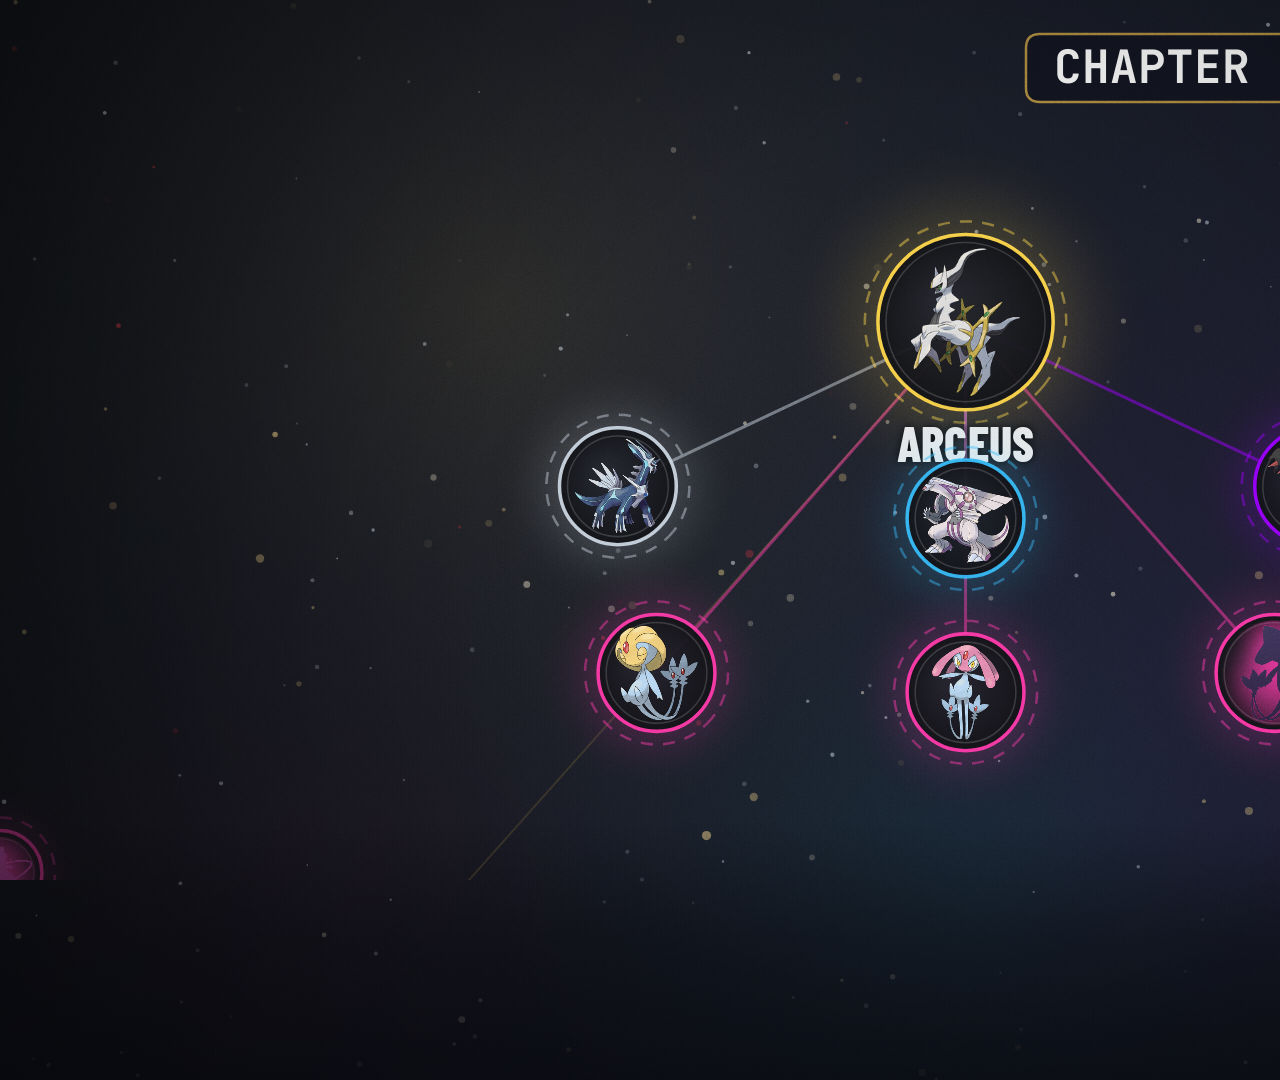
==== commit 2bf0c6bd: "Card motion: title count-up + progress threads on quote/center cards (hold-gate)" ====
--- a/segments/s2/index.html
+++ b/segments/s2/index.html
@@ -976,6 +976,8 @@
   c.font = '800 92px "Barlow Condensed", sans-serif';
   c.fillText(title, 960, 448);
   if (sub){ c.font = '600 46px "Barlow", sans-serif'; c.fillStyle = '#C9CEDA'; c.fillText(sub, 960, 540); }
+  const pw = 1020 * norm(t, s.start, s.end);
+  c.fillStyle = hexA(accent || PAL.gold, 0.85); c.fillRect(450, 612, pw, 5);
   c.restore();
 }
 function drawQuote(c, t, s){
@@ -987,6 +989,8 @@
   wrapTextC(c, '\u201C' + s.text + '\u201D', 960, 380, 1060, 64);
   c.font = '700 46px "JetBrains Mono", monospace'; c.fillStyle = PAL.gold;
   c.fillText(s.tag, 960, 596);
+  const pw = 1120 * norm(t, s.start, s.end);
+  c.fillStyle = hexA(PAL.gold, 0.85); c.fillRect(400, 640, pw, 5);
   c.restore();
 }
 function wrapTextC(c, text, cx, y, maxW, lh){
@@ -1008,7 +1012,10 @@
     c.fillText('THE COMPLETE LEGENDARY', 960, 470);
     c.fillText('FAMILY TREE', 960, 592);
     c.font = '800 84px "Barlow Condensed", sans-serif'; c.fillStyle = PAL.gold;
-    c.fillText('125 CONNECTED', 960, 716);
+    const cnt = Math.round(125 * norm(t, s.start + 0.9, s.start + 3.6));
+    c.fillText(cnt + ' CONNECTED', 960, 716);
+    const pw = 640 * norm(t, s.start + 0.3, s.end - 0.3);
+    c.fillStyle = PAL.gold; c.fillRect(960 - 320, 748, pw, 5);
     c.restore();
   } else if (s.kind === 'quote'){ drawQuote(c, t, s); }
   else if (s.kind === 'bigq'){ centerCard(c, t, s, s.text, s.sub, PAL.cyanSpec); }
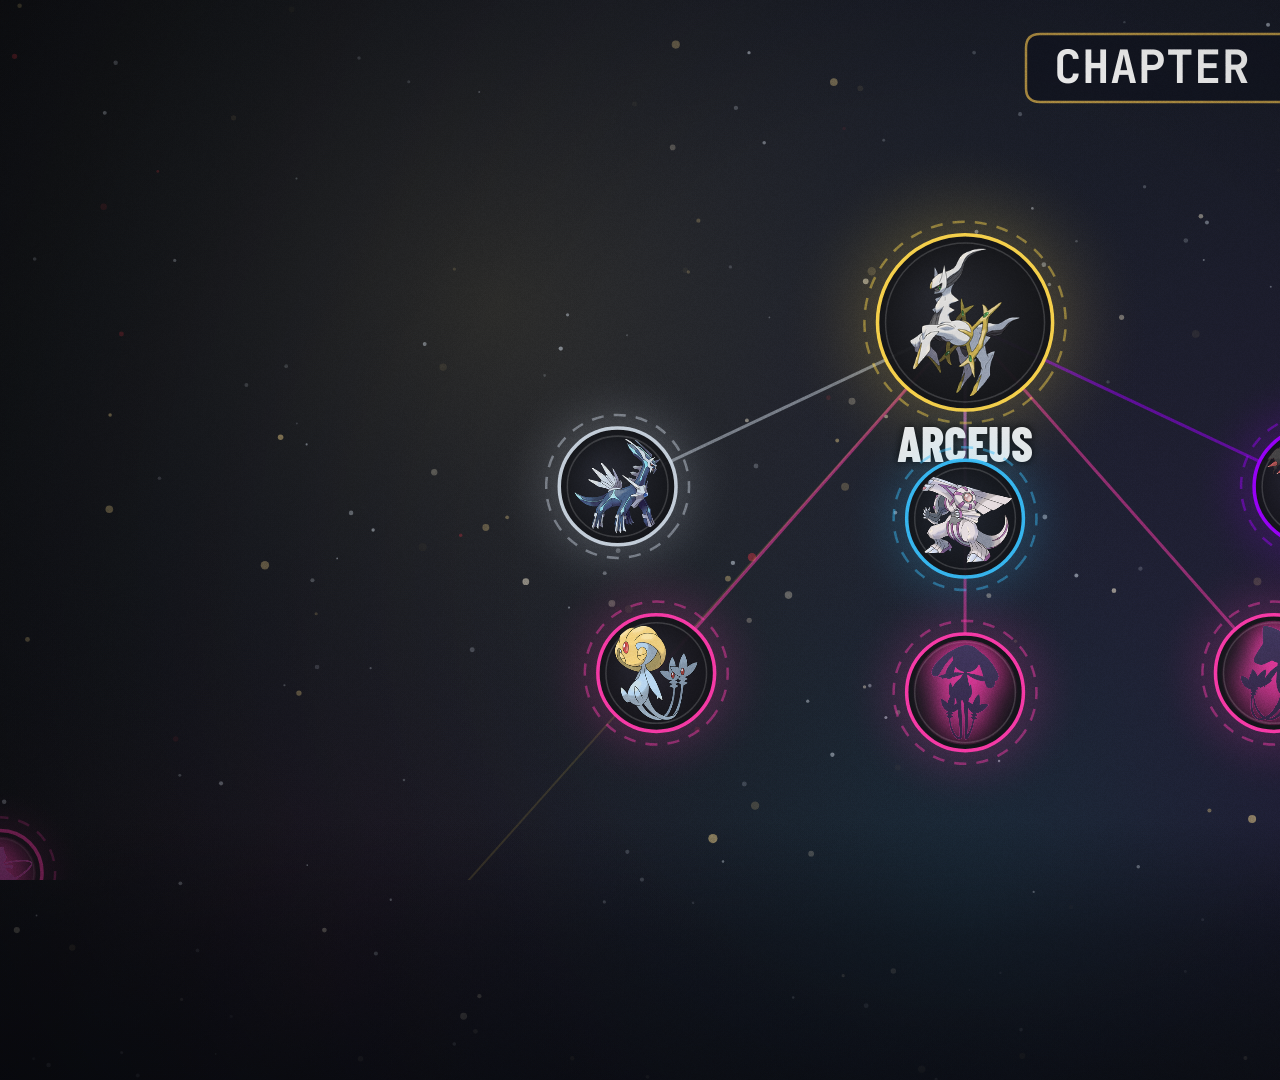
==== commit 453366d7: "Final comp set: card motion + galarian badge/zoom fix + stage motion floor (orbit glow + universal p" ====
--- a/segments/s2/index.html
+++ b/segments/s2/index.html
@@ -865,8 +865,14 @@
   const lt = t - beat.start, dur = beat.end - beat.start;
   const e = easeOutCubic(norm(lt, 0, 0.45));
   const sps = beat.species;
-  const push = dur > 9 ? 1 + 0.05 * norm(lt, 4.5, 9) : 1;
+  const push = 1 + 0.05 * norm(lt, 0, Math.min(dur, 9));
   c.save(); c.globalAlpha = e;
+  if (sps.length){
+    const gx = 960 + 200 * Math.cos(t * 0.5), gy = 420 + 130 * Math.sin(t * 0.5);
+    const gg = c.createRadialGradient(gx, gy, 0, gx, gy, 430);
+    gg.addColorStop(0, hexA(sps[0].accent, 0.14)); gg.addColorStop(1, hexA(sps[0].accent, 0));
+    c.fillStyle = gg; c.fillRect(0, 0, 1920, 1080);
+  }
   if (beat.presil && sps.length){
     const sp0 = sps[0];
     c.save(); c.globalAlpha = e;
@@ -898,8 +904,8 @@
     let cx, cy, size;
     if (sps.length === 1){ cx = giratina ? 1300 : (beat.variant === 2 ? 960 : (beat.variant === 1 ? 1320 : 600)); cy = 440; size = 600 * push; }
     else if (sps.length === 2){ cx = i === 0 ? 470 : 1450; cy = 420; size = 520 * push; }
-    else if (sps.length === 3){ cx = [320, 960, 1600][i]; cy = 415; size = 470; }
-    else { cx = [240, 720, 1200, 1680][i]; cy = 400; size = 395; }
+    else if (sps.length === 3){ cx = [320, 960, 1600][i]; cy = 415; size = 470 * push; }
+    else { cx = [240, 720, 1200, 1680][i]; cy = 400; size = 395 * push; }
     if (skipStd){
       /* variant 2 art drawn in the plate branch below */
     } else if (SEG === 2 && sp.name === 'Arceus'){
@@ -1059,7 +1065,7 @@
     const a = Math.min(norm(t, s.start, s.start + 0.45), 1 - norm(t, s.end - 0.35, s.end));
     c.save(); c.globalAlpha = Math.max(0, a);
     const zp = 1 + 0.045 * norm(t, s.start, s.end);
-    c.translate(960, 470); c.scale(zp, zp); c.translate(-960, -470);
+    c.translate(960, 380); c.scale(zp, zp); c.translate(-960, -380);
     const rows = [['144', 'g144', 'ARTICUNO'], ['145', 'g145', 'ZAPDOS'], ['146', 'g146', 'MOLTRES']];
     rows.forEach((r, i) => {
       const yy = 190 + i * 215;
@@ -1071,14 +1077,14 @@
     c.font = '800 84px "Barlow Condensed", sans-serif'; c.textAlign = 'center'; c.fillStyle = PAL.gold;
     c.fillText('KANTO', 400, 128); c.fillText('GALAR', 1520, 128);
     c.font = '800 64px "Barlow Condensed", sans-serif'; c.fillText('VS', 960, 470);
-    drawTypeBadge(c, 'REGIONAL FORMS — SAME #144 / #145 / #146', 960, 800, PAL.badges.implied, 'center');
+    drawTypeBadge(c, 'REGIONAL FORMS — SAME #144 / #145 / #146', 960, 782, PAL.badges.implied, 'center');
     c.restore();
   }
   else if (s.kind === 'paradox'){
     const a = Math.min(norm(t, s.start, s.start + 0.45), 1 - norm(t, s.end - 0.35, s.end));
     c.save(); c.globalAlpha = Math.max(0, a);
     const zp = 1 + 0.045 * norm(t, s.start, s.end);
-    c.translate(960, 470); c.scale(zp, zp); c.translate(-960, -470);
+    c.translate(960, 380); c.scale(zp, zp); c.translate(-960, -380);
     if (IMG['1005']) drawHeroArt(c, IMG['1005'], 470, 430, 560, PAL.cyanSpec, t, 1, 0, 'none', PAL.cyanSpec);
     if (IMG['245']) drawHeroArt(c, IMG['245'], 1450, 430, 560, PAL.blueDeep, t, 1, 2, 'none', PAL.blueDeep);
     c.font = '800 76px "Barlow Condensed", sans-serif'; c.textAlign = 'center'; c.fillStyle = PAL.offWhite;
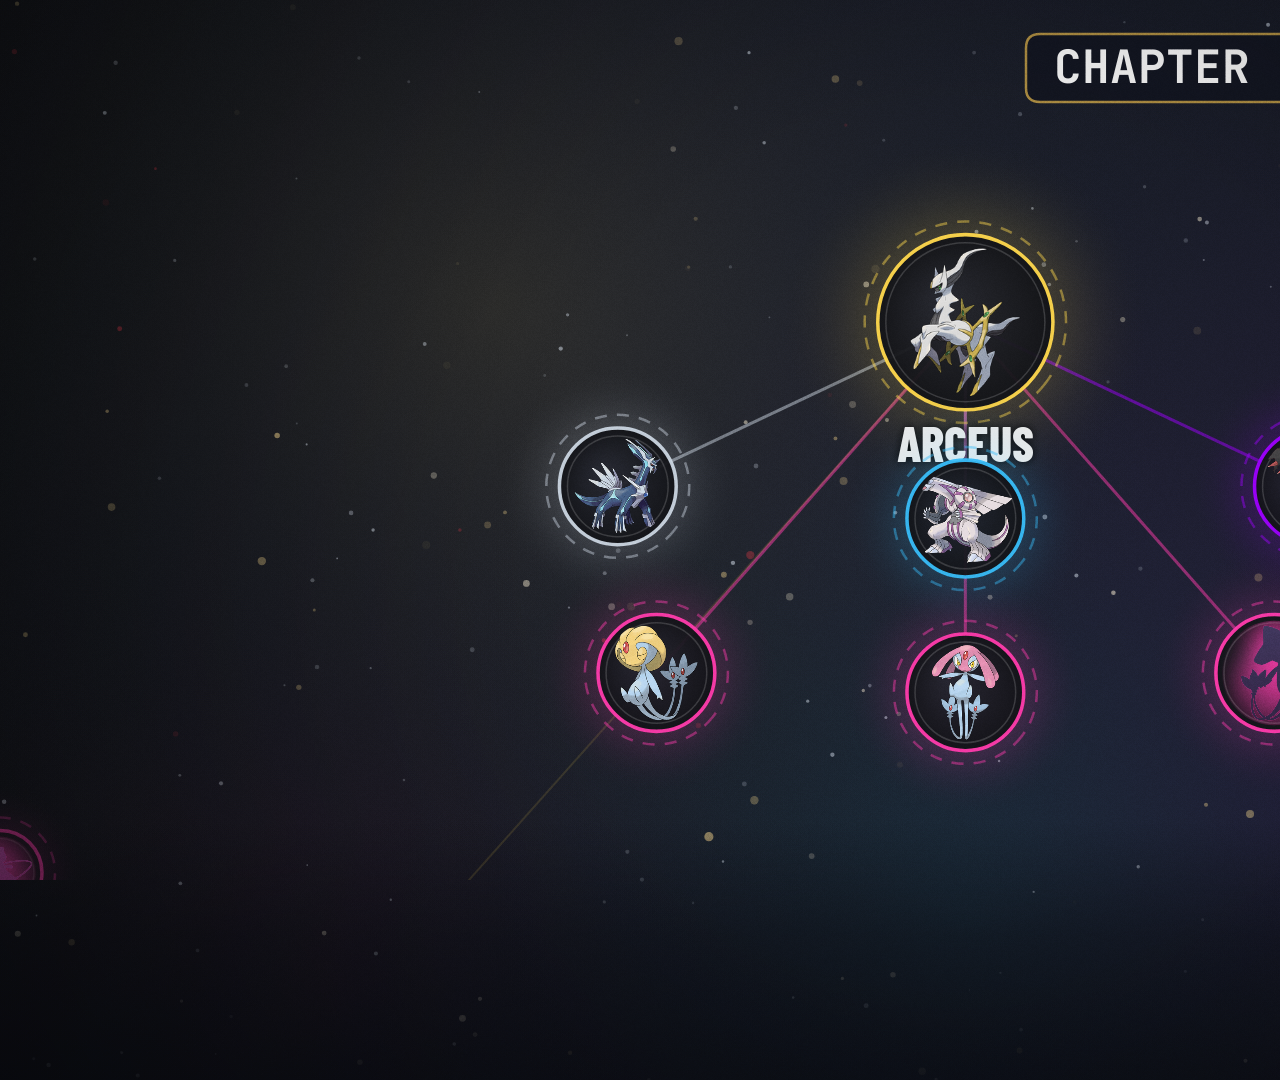
==== commit 7dfda78c: "Fix REVEALED counter double-count (ends exactly 125) + orbiting glow behind quote/center cards" ====
--- a/segments/s2/index.html
+++ b/segments/s2/index.html
@@ -977,6 +977,10 @@
 function centerCard(c, t, s, title, sub, accent){
   const a = Math.min(norm(t, s.start, s.start + 0.4), norm(t, s.end - 0.35, s.end) > 0 ? 1 - norm(t, s.end - 0.35, s.end) : 1);
   c.save(); c.globalAlpha = Math.max(0, a);
+  const ogx = 960 + 260 * Math.cos(t * 0.55), ogy = 430 + 150 * Math.sin(t * 0.55);
+  const og = c.createRadialGradient(ogx, ogy, 0, ogx, ogy, 520);
+  og.addColorStop(0, hexA(accent || PAL.gold, 0.16)); og.addColorStop(1, hexA(accent || PAL.gold, 0));
+  c.fillStyle = og; c.fillRect(0, 0, 1920, 1080);
   drawEditorialCard(c, 410, 300, 1100, 330, accent || PAL.gold, 1);
   c.textAlign = 'center'; c.fillStyle = PAL.offWhite;
   c.font = '800 92px "Barlow Condensed", sans-serif';
@@ -989,6 +993,11 @@
 function drawQuote(c, t, s){
   const a = Math.min(norm(t, s.start, s.start + 0.4), 1 - norm(t, s.end - 0.35, s.end));
   c.save(); c.globalAlpha = Math.max(0, a);
+  const ogx = 960 + 260 * Math.cos(t * 0.55), ogy = 430 + 150 * Math.sin(t * 0.55);
+  const og = c.createRadialGradient(ogx, ogy, 0, ogx, ogy, 520);
+  og.addColorStop(0, 'rgba(255,208,0,0.16)'); og.addColorStop(1, 'rgba(255,208,0,0)');
+  c.fillStyle = og; c.fillRect(0, 0, 1920, 1080);
+
   drawEditorialCard(c, 360, 268, 1200, 380, PAL.gold, 1);
   c.textAlign = 'center'; c.fillStyle = PAL.offWhite;
   c.font = 'italic 600 52px "Barlow", sans-serif';
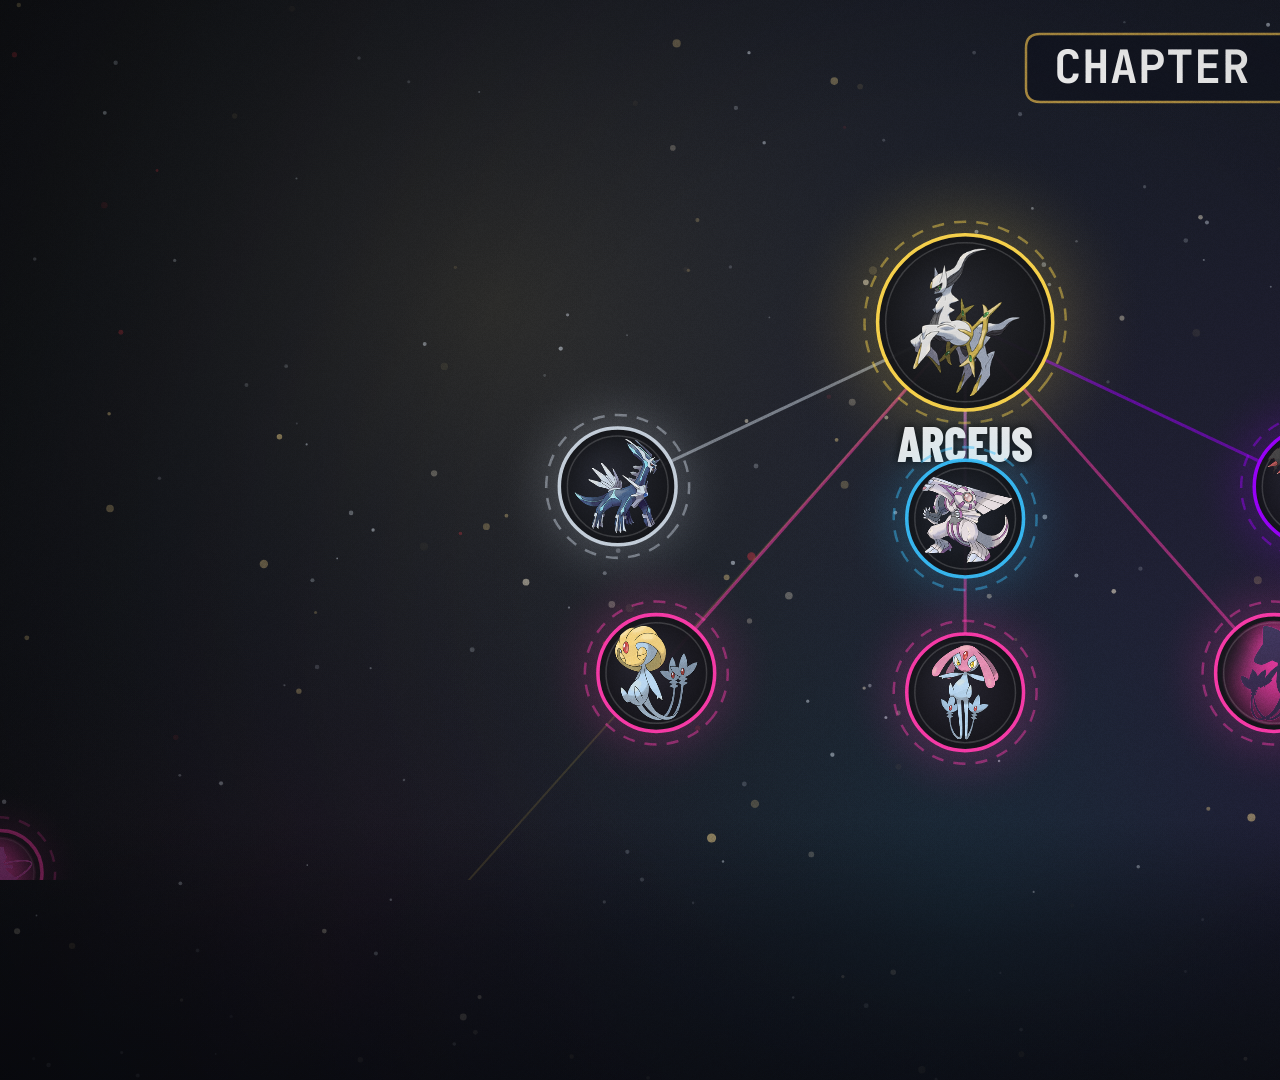
==== commit c03dcda3: "Fix grade badge overlapping 2-line fact text: card grows 62px per extra fact line, badge follows" ====
--- a/segments/s2/index.html
+++ b/segments/s2/index.html
@@ -926,7 +926,13 @@
       const cardA = norm(lt, 0.55, 1.0);
       if (cardA > 0){
         const cardX = beat.variant === 1 ? 210 : 1010;
-        drawEditorialCard(c, cardX, 218, 700, 330, sp.accent, cardA);
+        let cardExtra = 0;
+        if (sp.grade && sp.fact){
+          c.save(); c.font = '600 46px "Barlow", sans-serif';
+          cardExtra = Math.max(0, factLines(c, sp.fact, 620) - 1) * 62;
+          c.restore();
+        }
+        drawEditorialCard(c, cardX, 218, 700, 330 + cardExtra, sp.accent, cardA);
         c.save(); c.globalAlpha = cardA;
         namePlate(c, sp, cardX + 42, 218 + 108, 96, 'left');
         typeLine(c, sp, cardX + 42 + Math.ceil(textW(c, (sp.t2 ? sp.t1 + ' / ' + sp.t2 : sp.t1).toUpperCase(), '700 46px "JetBrains Mono", monospace')) / 2, 218 + 168);
@@ -940,7 +946,7 @@
         if (sp.grade && lt > 3.4){
           const ga = norm(lt, 3.4, 3.8);
           c.save(); c.globalAlpha = ga;
-          drawTypeBadge(c, sp.grade, cardX + 42, 218 + 268, sp.grade === 'CANON' ? PAL.badges.canon : PAL.badges.implied, 'left');
+          drawTypeBadge(c, sp.grade, cardX + 42, 218 + 268 + cardExtra, sp.grade === 'CANON' ? PAL.badges.canon : PAL.badges.implied, 'left');
           c.restore();
         }
         c.restore();
@@ -972,6 +978,15 @@
     else line = trial;
   }
   if (line) c.fillText(line, x, yy);
+}
+function factLines(c, text, maxW){
+  const words = text.split(' '); let line = '', n = 1;
+  for (const w of words){
+    const trial = line ? line + ' ' + w : w;
+    if (c.measureText(trial).width > maxW && line){ n++; line = w; }
+    else line = trial;
+  }
+  return n;
 }
 /* ---- specials ---- */
 function centerCard(c, t, s, title, sub, accent){
